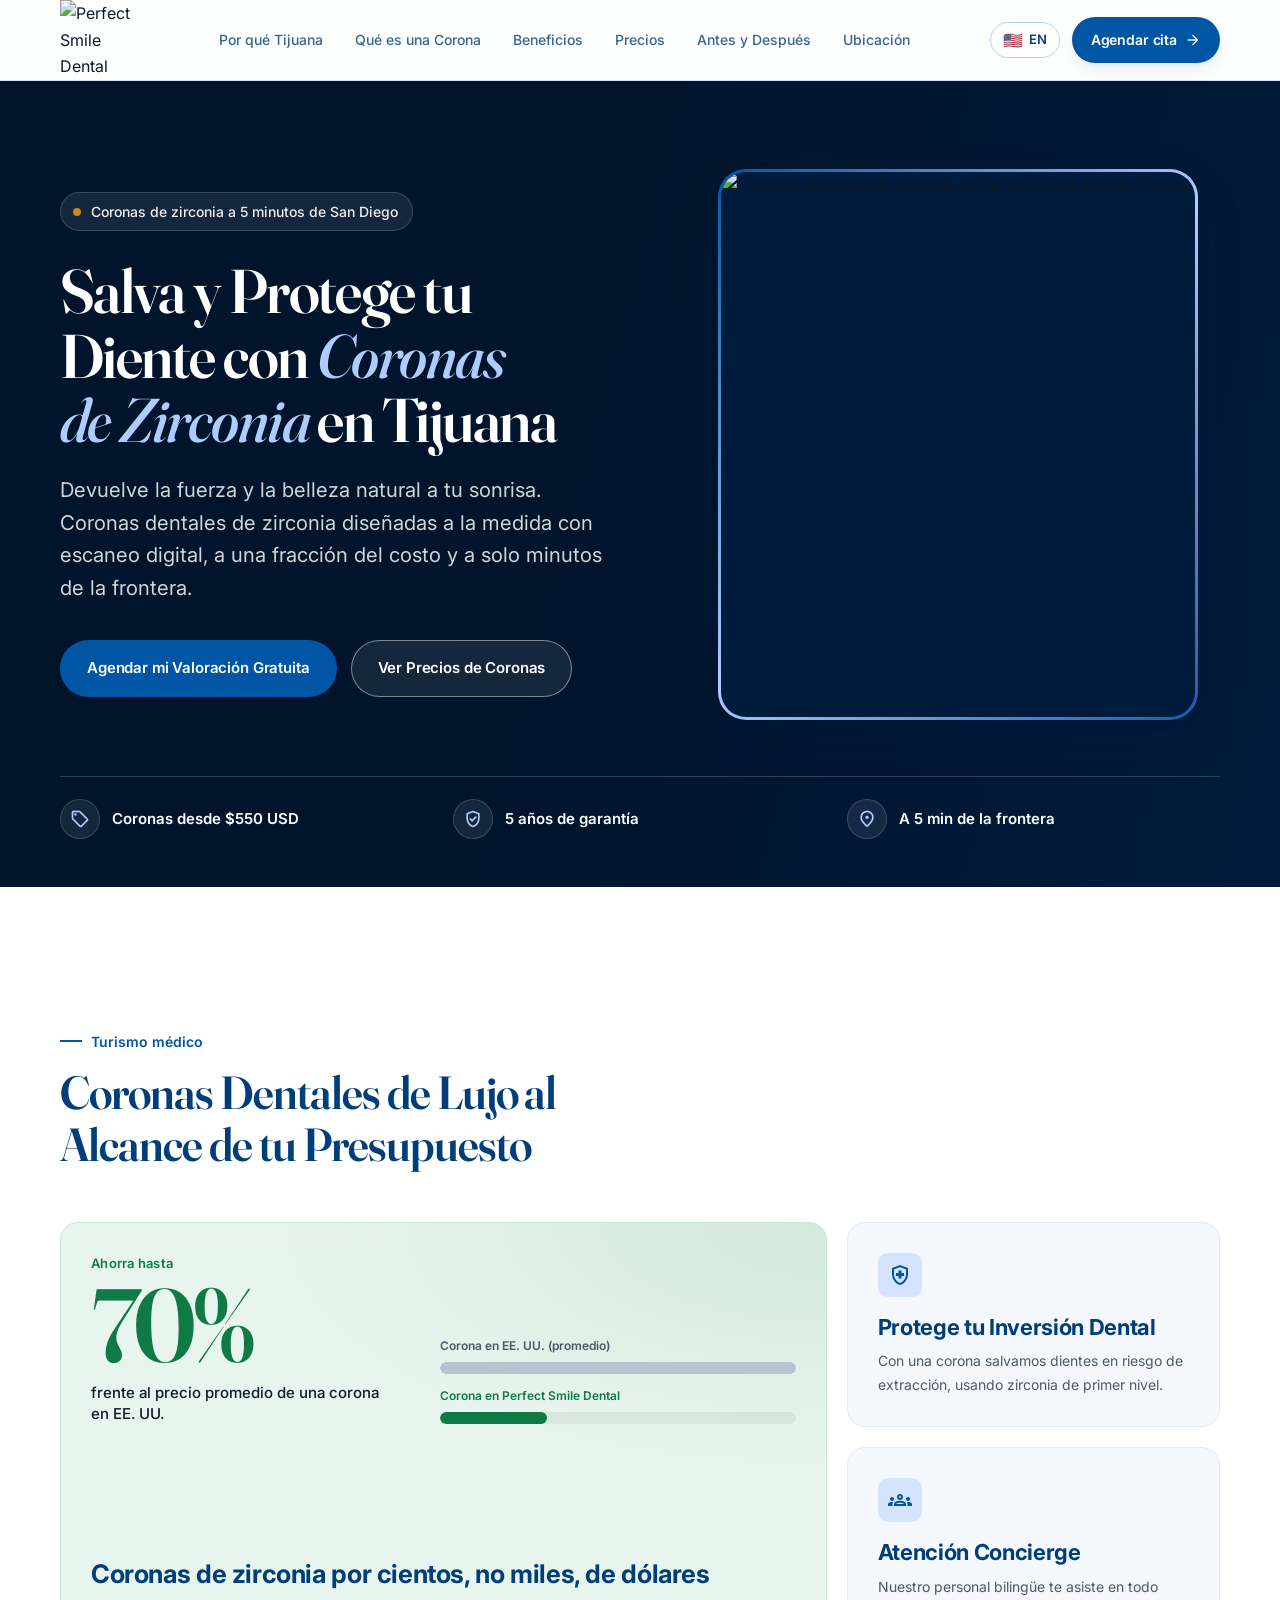
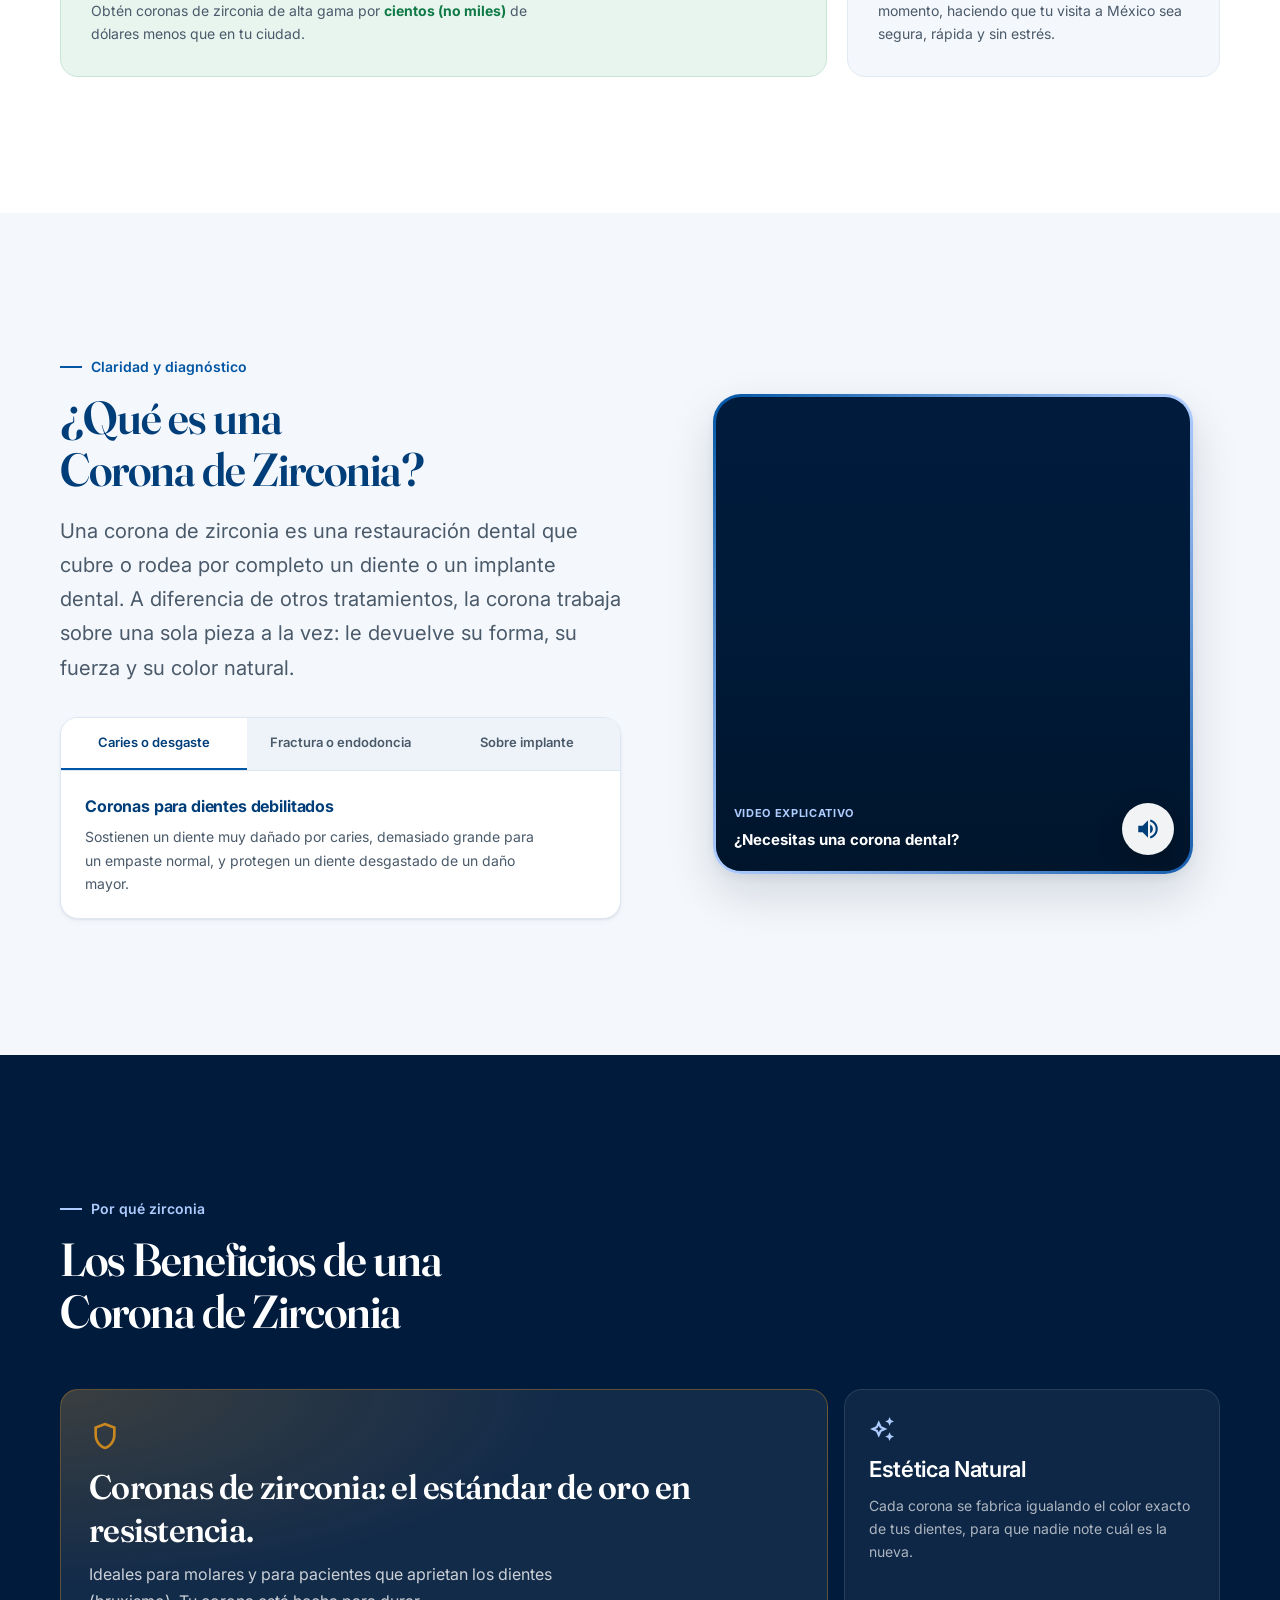
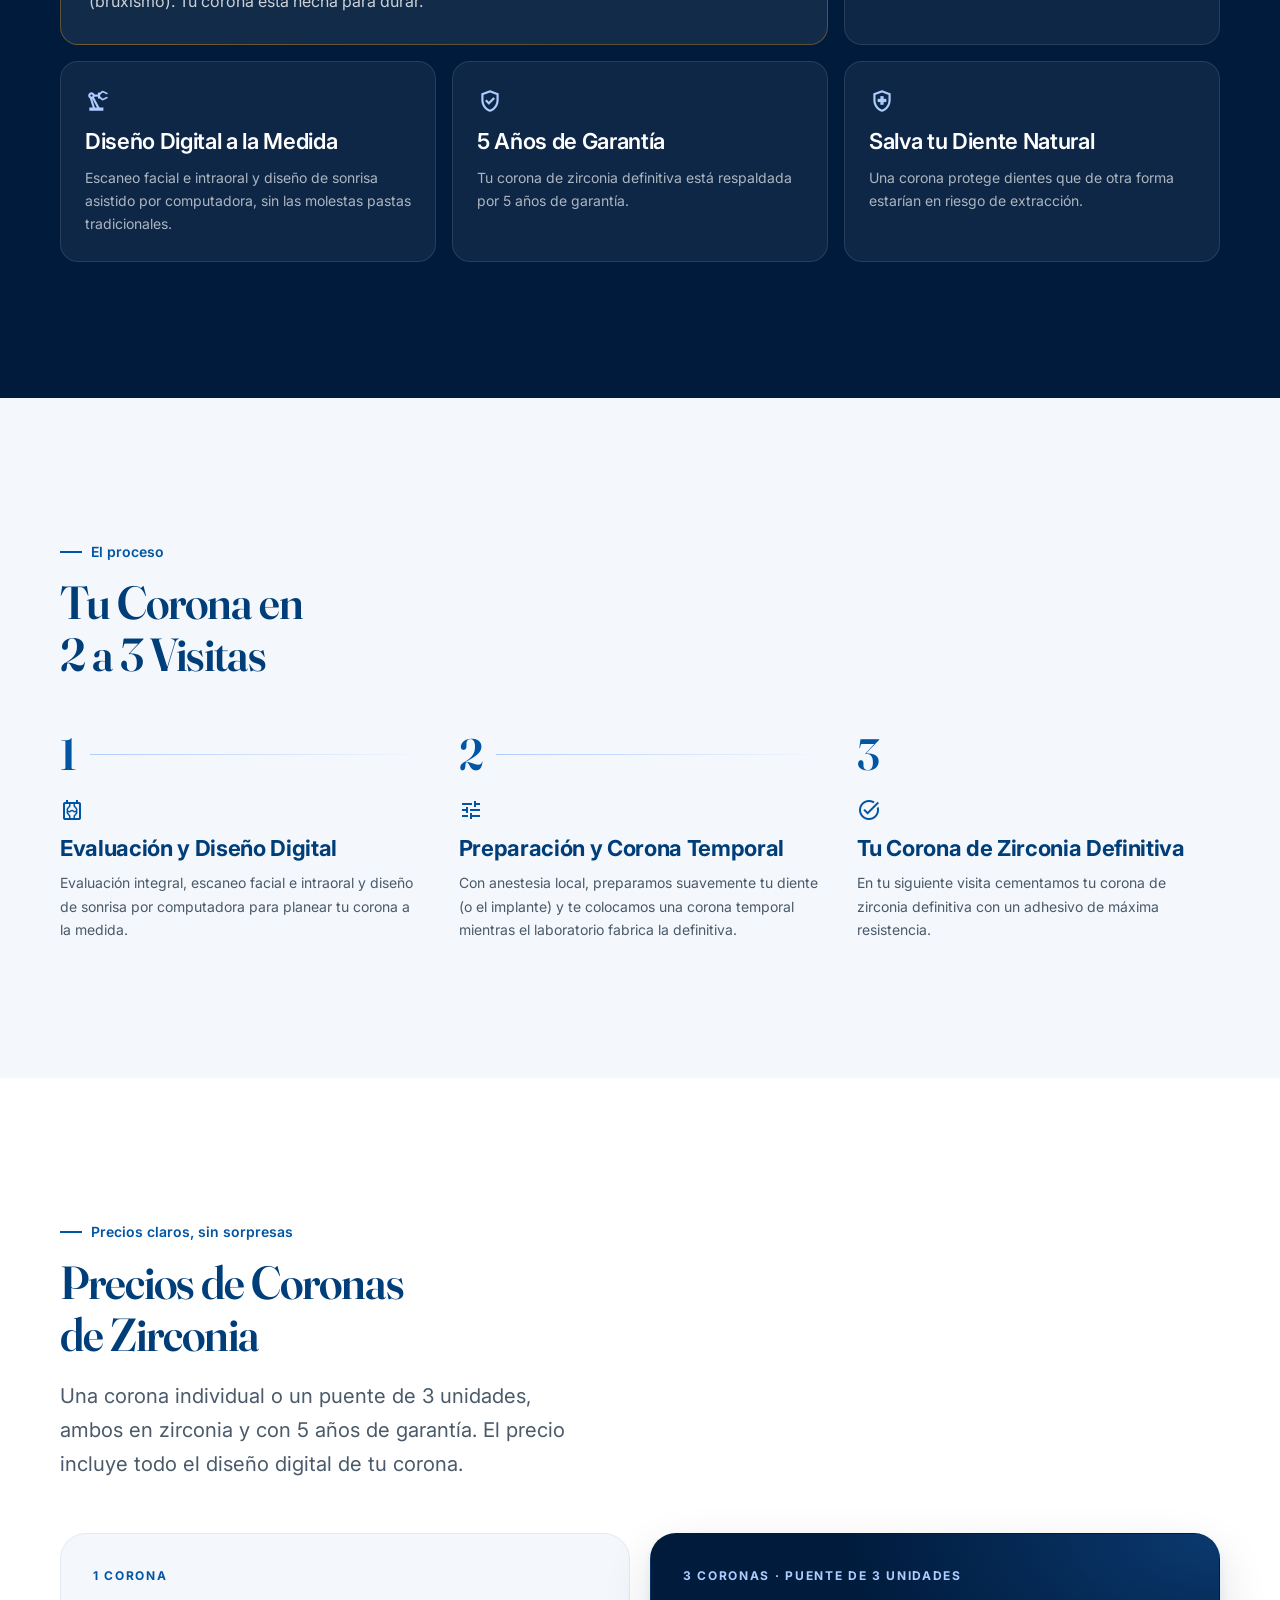
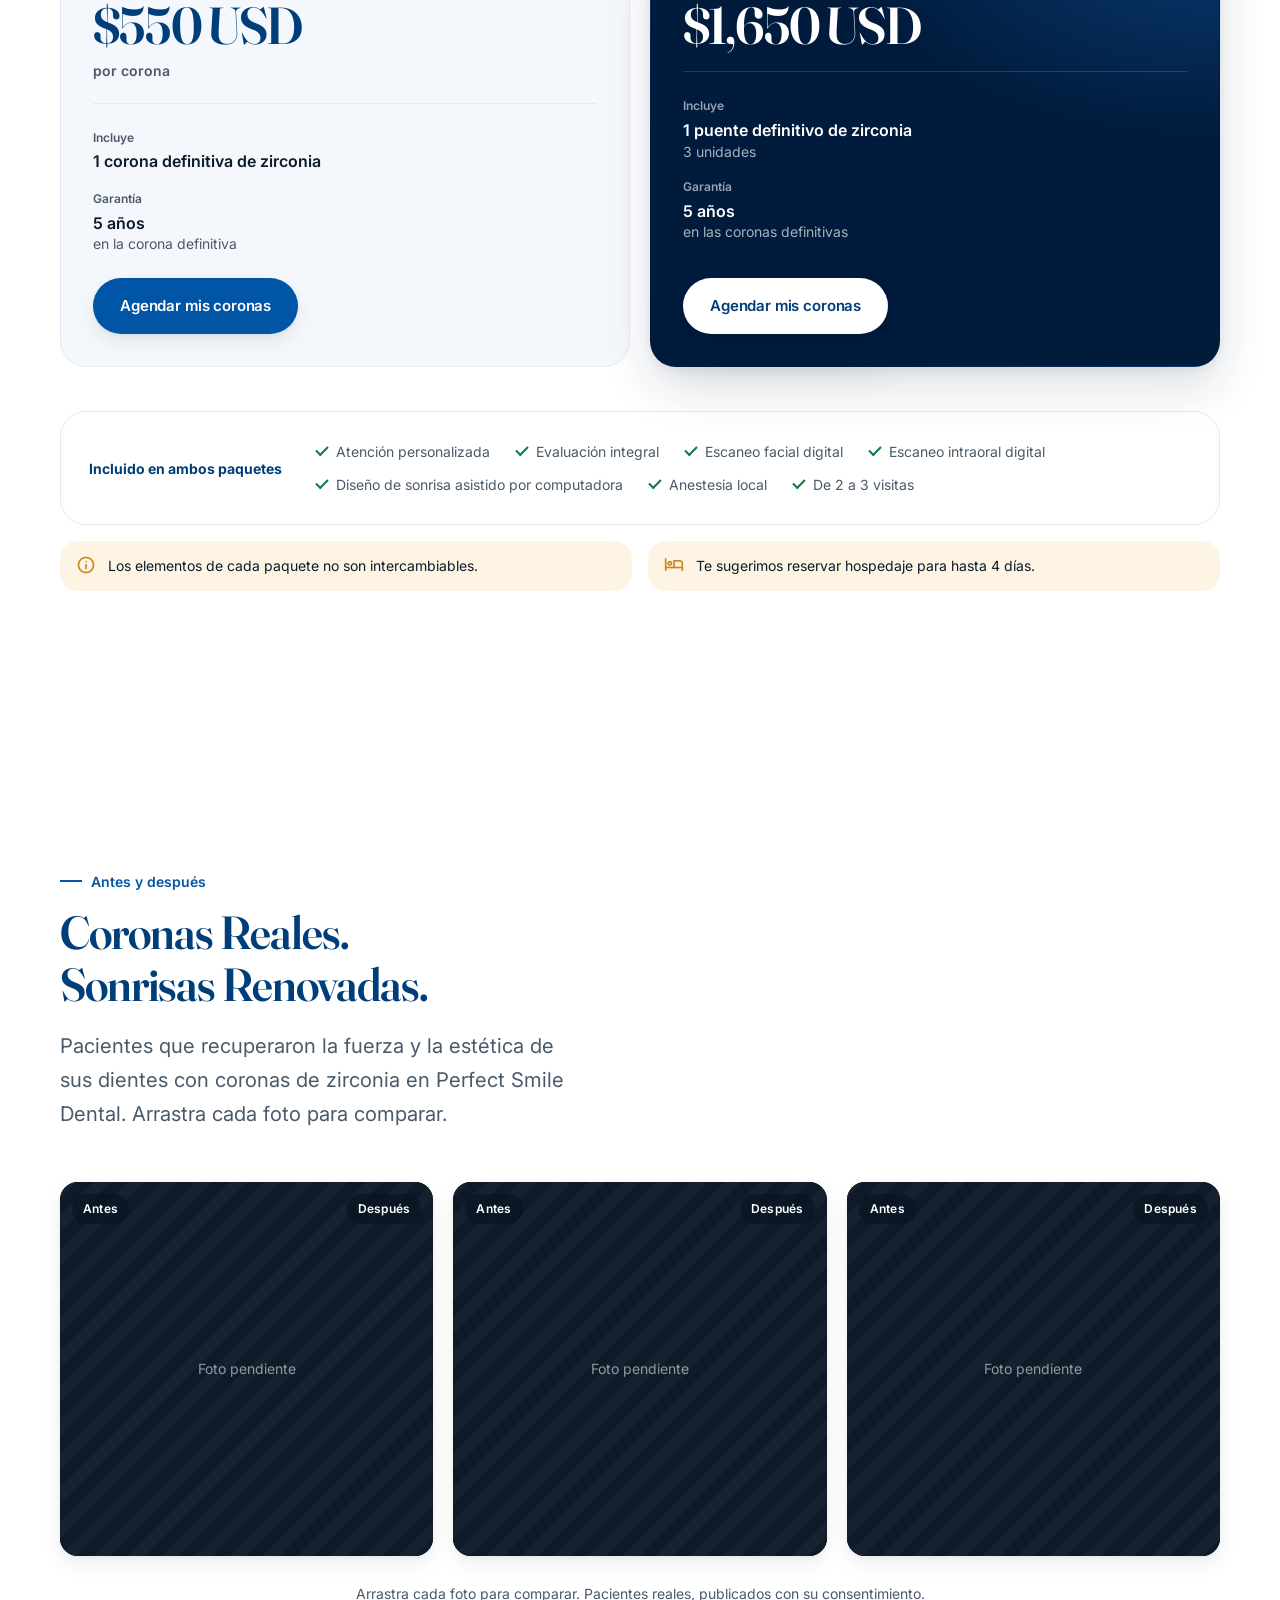
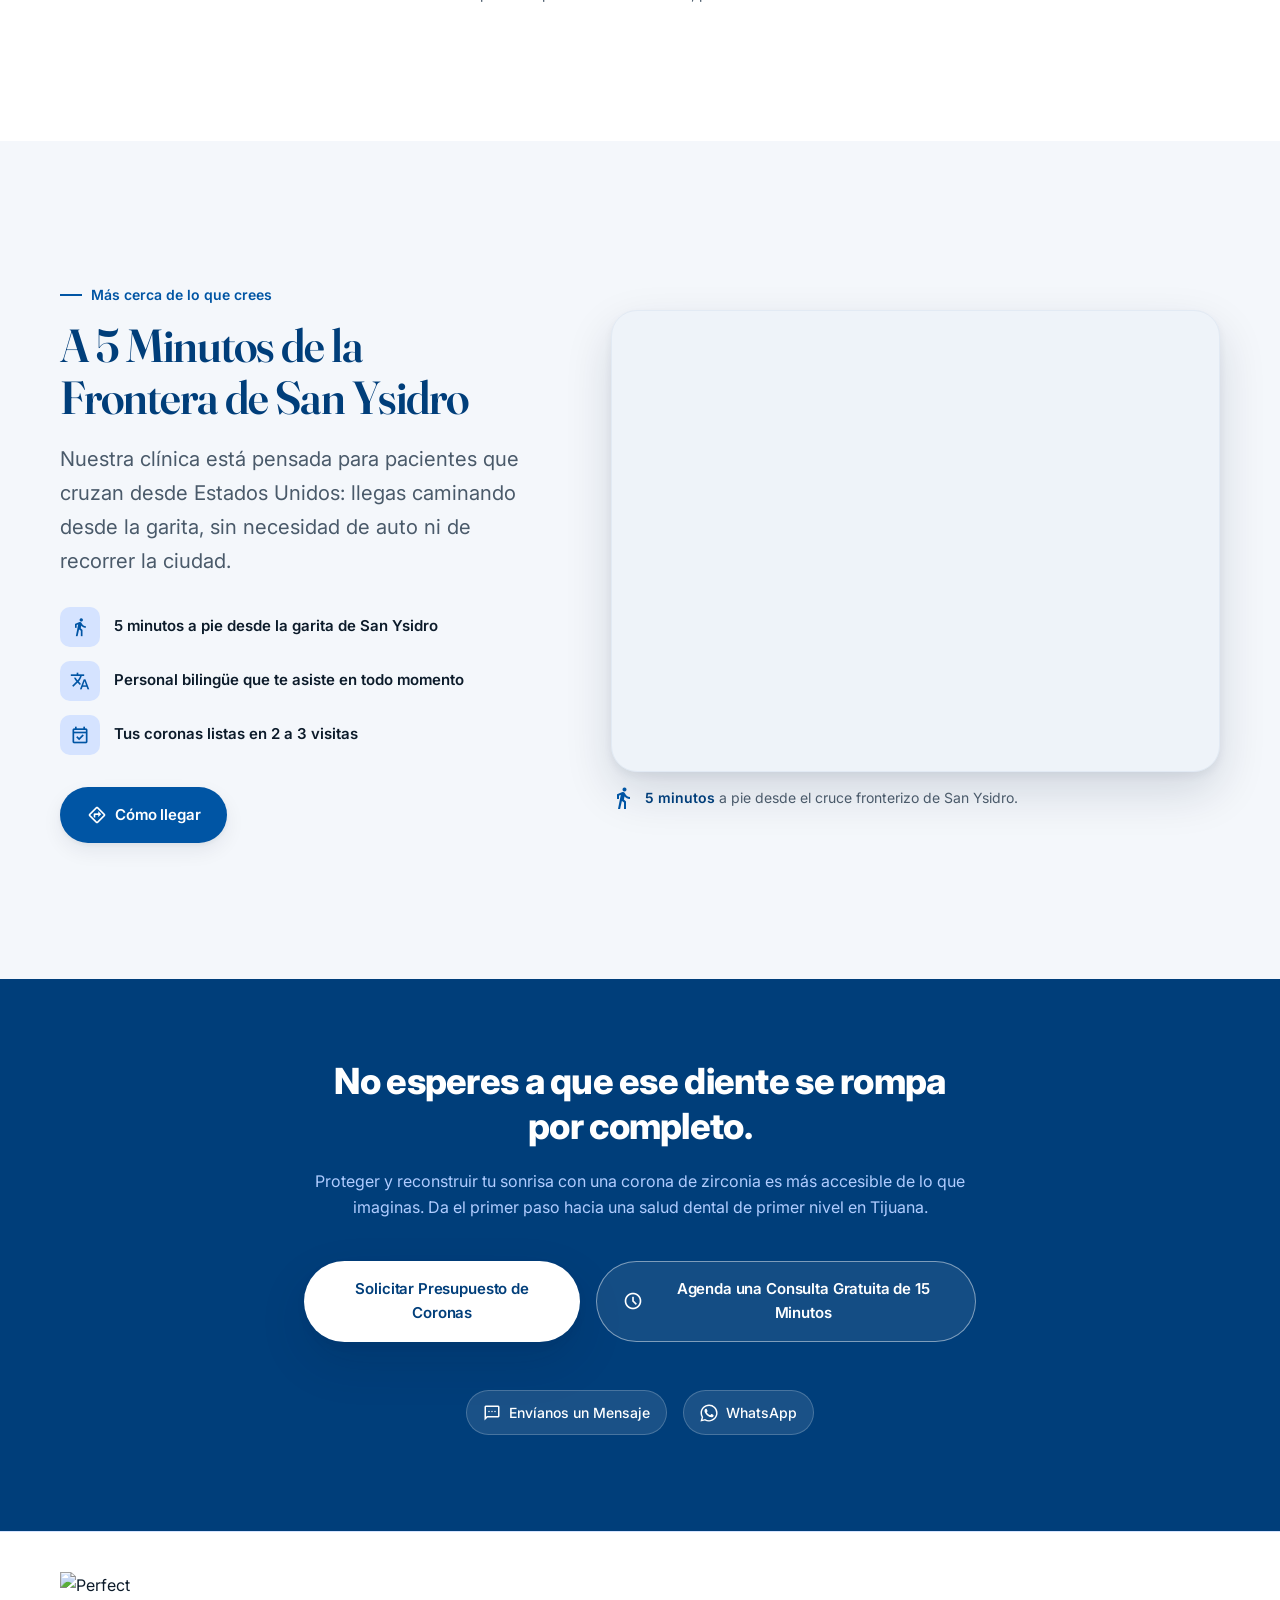
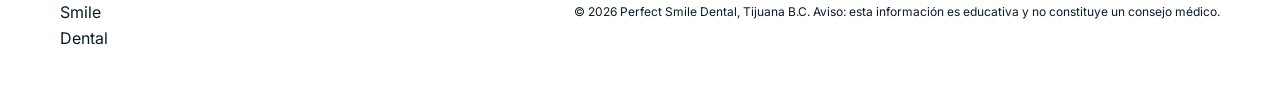
==== es/index.html @ 26189e2c "cmbios" ====
<!doctype html>
<html lang="es">
  <head>
    <meta charset="utf-8" />
    <meta name="viewport" content="width=device-width, initial-scale=1.0" />
    <title>Coronas de Zirconia en Tijuana desde $550 USD | Perfect Smile Dental</title>
    <meta
      name="description"
      content="Coronas dentales de zirconia en Tijuana desde $550 USD por corona, con 5 años de garantía. Escaneo digital, diseño asistido por computadora y a 5 minutos de San Ysidro."
    />
    <link rel="canonical" href="https://coronas.perfectsmiledental.com.mx/es.html" />
    <!-- hreflang: le dice a Google que son la misma página en dos idiomas.
         x-default manda al inglés, que es la versión principal. -->
    <link rel="alternate" hreflang="es" href="https://coronas.perfectsmiledental.com.mx/es.html" />
    <link rel="alternate" hreflang="en" href="https://coronas.perfectsmiledental.com.mx/" />
    <link rel="alternate" hreflang="x-default" href="https://coronas.perfectsmiledental.com.mx/" />
    <!-- Open Graph -->
    <meta property="og:type" content="website" />
    <meta
      property="og:title"
      content="Coronas de Zirconia en Tijuana desde $550 USD | Perfect Smile Dental"
    />
    <meta
      property="og:description"
      content="Coronas dentales de zirconia en Tijuana desde $550 USD por corona, con 5 años de garantía. Escaneo digital, diseño asistido por computadora y a 5 minutos de San Ysidro."
    />
    <meta property="og:url" content="https://coronas.perfectsmiledental.com.mx/es.html" />
    <!-- Fuentes: preconnect acelera la descarga -->
    <link rel="preconnect" href="https://fonts.googleapis.com" />
    <link rel="preconnect" href="https://fonts.gstatic.com" crossorigin />
    <link
      href="https://fonts.googleapis.com/css2?family=Inter:wght@400;500;600;700&display=swap"
      rel="stylesheet"
    />
    <!-- Fraunces variable: titulares con autoridad editorial -->
    <link
      href="https://fonts.googleapis.com/css2?family=Fraunces:opsz,wght@9..144,500;9..144,600;9..144,700&display=swap"
      rel="stylesheet"
    />
    <link
      href="https://fonts.googleapis.com/css2?family=Material+Symbols+Outlined:wght,FILL@100..700,0..1&display=swap"
      rel="stylesheet"
    />
    <link rel="stylesheet" href="/styles.css" />
  </head>
  <body>
    <header class="navbar">
      <div class="container navbar__inner">
        <a href="/" class="navbar__brand">
          <img src="/assets/logo.avif" alt="Perfect Smile Dental" />
        </a>
        <nav class="navbar__links">
          <a href="#por-que-tijuana">Por qué Tijuana</a><a href="#sistema">Qué es una Corona</a
          ><a href="#beneficios">Beneficios</a><a href="#precios">Precios</a
          ><a href="#historias">Antes y Después</a><a href="#ubicacion">Ubicación</a>
        </nav>
        <div class="navbar__right">
          <a href="index.html" class="lang-switch" aria-label="View in English">
            <span class="lang-switch__flag">🇺🇸</span> EN
          </a>
          <a href="#contacto" class="btn btn--accent btn--sm navbar__cta">
            Agendar cita <span class="material-symbols-outlined" style="font-size: 16px">arrow_forward</span>
          </a>
        </div>
      </div>
    </header>
    <main>
      <section class="hero">
        <div
          class="hero__bg"
          style="
            background-image: url(&quot;https://joseantonioh56.sg-host.com/wp-content/uploads/2026/07/c7875c_0bc119fed459425e88fa15c415d10172mv2.avif&quot;);
          "
        ></div>
        <div class="hero__scrim"></div>
        <div class="container hero__inner">
          <div class="hero__grid">
            <!-- Izquierda: el argumento -->
            <div class="hero__copy">
              <p class="hero__badge">
                <span class="hero__badge-dot psd-pulse-dot"></span> Coronas de zirconia a 5 minutos de San
                Diego
              </p>
              <h1 class="hero__title display">
                Salva y Protege tu Diente con <em class="hero__accent">Coronas de Zirconia</em> en Tijuana
              </h1>
              <p class="hero__sub">
                Devuelve la fuerza y la belleza natural a tu sonrisa. Coronas dentales de zirconia diseñadas a
                la medida con escaneo digital, a una fracción del costo y a solo minutos de la frontera.
              </p>
              <div class="hero__actions">
                <a href="https://link.perfectsmiledental.com.mx/widget/form/9kd0kgYXwSfFVvRTpFCh" class="btn btn--accent" target="_blank" data-form-open>Agendar mi Valoración Gratuita</a>
                <a href="#precios" class="btn btn--ghost-light">Ver Precios de Coronas</a>
              </div>
            </div>
            <!-- Derecha: imagen estática -->
            <div class="hero__media">
              <figure class="hero__photo">
                <img
                  src="https://lh3.googleusercontent.com/aida-public/[base64]"
                  alt="Coronas dentales de zirconia en Perfect Smile Dental Tijuana"
                  width="960"
                  height="1104"
                  fetchpriority="high"
                  decoding="async"
                />
              </figure>
            </div>
          </div>
          <ul class="trust">
            <li class="trust__item">
              <span class="trust__icon"> <span class="material-symbols-outlined">sell</span> </span>
              <span class="trust__label">Coronas desde $550 USD</span>
            </li>
            <li class="trust__item">
              <span class="trust__icon"> <span class="material-symbols-outlined">verified_user</span> </span>
              <span class="trust__label">5 años de garantía</span>
            </li>
            <li class="trust__item">
              <span class="trust__icon"> <span class="material-symbols-outlined">location_on</span> </span>
              <span class="trust__label">A 5 min de la frontera</span>
            </li>
          </ul>
        </div>
      </section>
      <section id="por-que-tijuana" class="section section--white">
        <div class="container">
          <div class="section-intro section-intro--wide psd-reveal">
            <span class="section-eyebrow">Turismo médico</span>
            <h2 class="section-heading">Coronas Dentales de Lujo al Alcance de tu Presupuesto</h2>
          </div>
          <div class="why">
            <article class="card card--savings card--wide">
              <div class="stat">
                <span class="stat__lead">Ahorra hasta</span> <span class="stat__figure">70%</span>
                <span class="stat__note">frente al precio promedio de una corona en EE. UU.</span>
              </div>
              <div
                class="bars"
                role="img"
                aria-label="Corona en EE. UU. (promedio): 100%. Corona en Perfect Smile Dental: 30%."
              >
                <div class="bar">
                  <span class="bar__label">Corona en EE. UU. (promedio)</span>
                  <span class="bar__track"
                    ><span class="bar__fill bar__fill--from" style="--w: 100%"></span
                  ></span>
                </div>
                <div class="bar">
                  <span class="bar__label bar__label--to">Corona en Perfect Smile Dental</span>
                  <span class="bar__track"
                    ><span class="bar__fill bar__fill--to" style="--w: 30%"></span
                  ></span>
                </div>
              </div>
              <div class="card__body">
                <h3 class="card__title">Coronas de zirconia por cientos, no miles, de dólares</h3>
                <p class="card__text">
                  Obtén coronas de zirconia de alta gama por
                  <span class="feature-card__highlight">cientos (no miles)</span> de dólares menos que en tu
                  ciudad.
                </p>
              </div>
            </article>
            <article class="card">
              <span class="card__icon card__icon--blue">
                <span class="material-symbols-outlined">health_and_safety</span>
              </span>
              <h3 class="card__title">Protege tu Inversión Dental</h3>
              <p class="card__text">
                Con una corona salvamos dientes en riesgo de extracción, usando zirconia de primer nivel.
              </p>
            </article>
            <article class="card">
              <span class="card__icon card__icon--blue">
                <span class="material-symbols-outlined">groups</span>
              </span>
              <h3 class="card__title">Atención Concierge</h3>
              <p class="card__text">
                Nuestro personal bilingüe te asiste en todo momento, haciendo que tu visita a México sea
                segura, rápida y sin estrés.
              </p>
            </article>
          </div>
        </div>
      </section>
      <section id="sistema" class="section">
        <div class="container grid">
          <div class="copy psd-reveal">
            <span class="section-eyebrow">Claridad y diagnóstico</span>
            <h2 class="section-heading">¿Qué es una Corona de Zirconia?</h2>
            <p class="section-text copy__body">
              Una corona de zirconia es una restauración dental que cubre o rodea por completo un diente o un
              implante dental. A diferencia de otros tratamientos, la corona trabaja sobre una sola pieza a la
              vez: le devuelve su forma, su fuerza y su color natural.
            </p>
            <div class="parts">
              <div class="parts__tabs" role="tablist" id="psd-tabs">
                <button
                  type="button"
                  role="tab"
                  id="tab-0"
                  aria-controls="panel-0"
                  aria-selected="true"
                  data-idx="0"
                  class="parts__tab is-active"
                >
                  Caries o desgaste</button
                ><button
                  type="button"
                  role="tab"
                  id="tab-1"
                  aria-controls="panel-1"
                  aria-selected="false"
                  data-idx="1"
                  class="parts__tab"
                >
                  Fractura o endodoncia</button
                ><button
                  type="button"
                  role="tab"
                  id="tab-2"
                  aria-controls="panel-2"
                  aria-selected="false"
                  data-idx="2"
                  class="parts__tab"
                >
                  Sobre implante
                </button>
              </div>
              <div class="parts__panels">
                <div
                  role="tabpanel"
                  id="panel-0"
                  aria-labelledby="tab-0"
                  data-idx="0"
                  class="parts__panel is-active"
                >
                  <h3 class="parts__title">Coronas para dientes debilitados</h3>
                  <p class="parts__text">
                    Sostienen un diente muy dañado por caries, demasiado grande para un empaste normal, y
                    protegen un diente desgastado de un daño mayor.
                  </p>
                </div>
                <div role="tabpanel" id="panel-1" aria-labelledby="tab-1" data-idx="1" class="parts__panel">
                  <h3 class="parts__title">Coronas para dientes en riesgo</h3>
                  <p class="parts__text">
                    Mantienen unido un diente fracturado o roto, y protegen el diente después de una
                    endodoncia (tratamiento de conducto).
                  </p>
                </div>
                <div role="tabpanel" id="panel-2" aria-labelledby="tab-2" data-idx="2" class="parts__panel">
                  <h3 class="parts__title">Coronas sobre implante</h3>
                  <p class="parts__text">
                    Si ya tienes un implante, la corona de zirconia es la pieza estética final que te permite
                    masticar con normalidad.
                  </p>
                </div>
              </div>
            </div>
          </div>
          <div class="media">
            <!-- Video en loop: arranca solo, sin sonido. Clic = modal con sonido.
                 "#t=0.1" muestra el primer fotograma como vista previa mientras carga. -->
            <div class="video-frame-outer">
              <div
                class="video-frame-inner is-loop"
                style="aspect-ratio: 1 / 1"
                data-video-src="assets/crowns.mp4"
                data-video-type="mp4"
                role="button"
                tabindex="0"
                aria-label="¿Necesitas una corona dental?"
              >
                <video
                  class="video-frame__loop"
                  src="assets/crowns.mp4#t=0.1"
                  autoplay
                  muted
                  loop
                  playsinline
                  preload="metadata"
                  aria-hidden="true"
                ></video>
                <div class="video-overlay"></div>
                <span class="video-pulse-ring"></span>
                <span class="video-play-btn" aria-hidden="true">
                  <span class="material-symbols-outlined fill-icon" style="font-size: 26px">volume_up</span>
                </span>
                <div class="video-caption-chip">
                  <span class="video-eyebrow">Video explicativo</span>
                  <span class="video-title">¿Necesitas una corona dental?</span>
                </div>
              </div>
            </div>
          </div>
        </div>
      </section>
      <section id="beneficios" class="section section--dark">
        <div class="container">
          <div class="section-intro section-intro--wide psd-reveal">
            <span class="section-eyebrow section-eyebrow--light">Por qué zirconia</span>
            <h2 class="section-heading section-heading--light">Los Beneficios de una Corona de Zirconia</h2>
          </div>
          <div class="bento">
            <article class="cell cell--featured">
              <span class="cell__icon material-symbols-outlined">shield</span>
              <h3 class="cell__title">Coronas de zirconia: el estándar de oro en resistencia.</h3>
              <p class="cell__text">
                Ideales para molares y para pacientes que aprietan los dientes (bruxismo). Tu corona está
                hecha para durar.
              </p>
            </article>
            <article class="cell">
              <span class="cell__icon material-symbols-outlined">auto_awesome</span>
              <h3 class="cell__title">Estética Natural</h3>
              <p class="cell__text">
                Cada corona se fabrica igualando el color exacto de tus dientes, para que nadie note cuál es
                la nueva.
              </p>
            </article>
            <article class="cell">
              <span class="cell__icon material-symbols-outlined">precision_manufacturing</span>
              <h3 class="cell__title">Diseño Digital a la Medida</h3>
              <p class="cell__text">
                Escaneo facial e intraoral y diseño de sonrisa asistido por computadora, sin las molestas
                pastas tradicionales.
              </p>
            </article>
            <article class="cell">
              <span class="cell__icon material-symbols-outlined">verified_user</span>
              <h3 class="cell__title">5 Años de Garantía</h3>
              <p class="cell__text">
                Tu corona de zirconia definitiva está respaldada por 5 años de garantía.
              </p>
            </article>
            <article class="cell">
              <span class="cell__icon material-symbols-outlined">health_and_safety</span>
              <h3 class="cell__title">Salva tu Diente Natural</h3>
              <p class="cell__text">
                Una corona protege dientes que de otra forma estarían en riesgo de extracción.
              </p>
            </article>
          </div>
        </div>
      </section>
      <section id="proceso" class="section">
        <div class="container">
          <div class="section-intro psd-reveal">
            <span class="section-eyebrow">El proceso</span>
            <h2 class="section-heading">Tu Corona en 2 a 3 Visitas</h2>
          </div>
          <ol class="steps">
            <li class="step">
              <div class="step__head"><span class="step__num">1</span> <span class="step__rule"></span></div>
              <span class="step__icon material-symbols-outlined">radiology</span>
              <h3 class="step__title">Evaluación y Diseño Digital</h3>
              <p class="step__text">
                Evaluación integral, escaneo facial e intraoral y diseño de sonrisa por computadora para
                planear tu corona a la medida.
              </p>
            </li>
            <li class="step">
              <div class="step__head"><span class="step__num">2</span> <span class="step__rule"></span></div>
              <span class="step__icon material-symbols-outlined">tune</span>
              <h3 class="step__title">Preparación y Corona Temporal</h3>
              <p class="step__text">
                Con anestesia local, preparamos suavemente tu diente (o el implante) y te colocamos una corona
                temporal mientras el laboratorio fabrica la definitiva.
              </p>
            </li>
            <li class="step">
              <div class="step__head"><span class="step__num">3</span> <span class="step__rule"></span></div>
              <span class="step__icon material-symbols-outlined">task_alt</span>
              <h3 class="step__title">Tu Corona de Zirconia Definitiva</h3>
              <p class="step__text">
                En tu siguiente visita cementamos tu corona de zirconia definitiva con un adhesivo de máxima
                resistencia.
              </p>
            </li>
          </ol>
        </div>
      </section>
      <section id="precios" class="section section--white">
        <div class="container">
          <div class="section-intro section-intro--wide psd-reveal">
            <span class="section-eyebrow">Precios claros, sin sorpresas</span>
            <h2 class="section-heading">Precios de Coronas de Zirconia</h2>
            <p class="section-text">
              Una corona individual o un puente de 3 unidades, ambos en zirconia y con 5 años de garantía. El
              precio incluye todo el diseño digital de tu corona.
            </p>
          </div>
          <div class="tiers" style="--n: 2">
            <article class="tier">
              <header class="tier__head">
                <h3 class="tier__name">1 Corona</h3>
                <p class="tier__price">$550 USD</p>
                <p class="tier__suffix">por corona</p>
              </header>
              <dl class="specs">
                <div class="spec">
                  <dt class="spec__label">Incluye</dt>
                  <dd class="spec__value">1 corona definitiva de zirconia</dd>
                </div>
                <div class="spec">
                  <dt class="spec__label">Garantía</dt>
                  <dd class="spec__value">
                    5 años <span class="spec__detail">en la corona definitiva</span>
                  </dd>
                </div>
              </dl>
              <a href="https://link.perfectsmiledental.com.mx/widget/booking/Z9i3B59TA2s7kxjc4u88" class="btn btn--accent tier__cta" target="_blank" data-calendar-open>Agendar mis coronas</a>
            </article>
            <article class="tier tier--dark">
              <header class="tier__head">
                <h3 class="tier__name">3 Coronas · Puente de 3 unidades</h3>
                <p class="tier__price">$1,650 USD</p>
              </header>
              <dl class="specs">
                <div class="spec">
                  <dt class="spec__label">Incluye</dt>
                  <dd class="spec__value">
                    1 puente definitivo de zirconia <span class="spec__detail">3 unidades</span>
                  </dd>
                </div>
                <div class="spec">
                  <dt class="spec__label">Garantía</dt>
                  <dd class="spec__value">
                    5 años <span class="spec__detail">en las coronas definitivas</span>
                  </dd>
                </div>
              </dl>
              <a href="https://link.perfectsmiledental.com.mx/widget/booking/Z9i3B59TA2s7kxjc4u88" class="btn btn--white tier__cta" target="_blank" data-calendar-open>Agendar mis coronas</a>
            </article>
          </div>
          <div class="shared">
            <p class="shared__title">Incluido en ambos paquetes</p>
            <ul class="shared__list">
              <li>Atención personalizada</li>
              <li>Evaluación integral</li>
              <li>Escaneo facial digital</li>
              <li>Escaneo intraoral digital</li>
              <li>Diseño de sonrisa asistido por computadora</li>
              <li>Anestesia local</li>
              <li>De 2 a 3 visitas</li>
            </ul>
          </div>
          <ul class="notes">
            <li class="note">
              <span class="material-symbols-outlined">info</span>
              <span>Los elementos de cada paquete no son intercambiables.</span>
            </li>
            <li class="note">
              <span class="material-symbols-outlined">hotel</span>
              <span>Te sugerimos reservar hospedaje para hasta 4 días.</span>
            </li>
          </ul>
        </div>
      </section>
      <section id="historias" class="section section--white">
        <div class="container">
          <div class="section-intro section-intro--wide psd-reveal">
            <span class="section-eyebrow">Antes y después</span>
            <h2 class="section-heading">Coronas Reales. Sonrisas Renovadas.</h2>
            <p class="section-text">
              Pacientes que recuperaron la fuerza y la estética de sus dientes con coronas de zirconia en
              Perfect Smile Dental. Arrastra cada foto para comparar.
            </p>
          </div>
          <div class="cases">
            <figure class="ba" style="--pos: 50%">
              <div class="ba__stage" data-empty="Foto pendiente">
                <img
                  class="ba__img"
                  src=""
                  alt="Paciente antes de sus coronas de zirconia"
                  loading="lazy"
                  decoding="async"
                />
                <img
                  class="ba__img ba__img--after"
                  src=""
                  alt="El mismo paciente con sus coronas de zirconia"
                  loading="lazy"
                  decoding="async"
                />
                <span class="ba__line" aria-hidden="true"></span>
                <span class="ba__knob" aria-hidden="true">
                  <svg viewBox="0 0 24 24" width="17" height="17" fill="currentColor">
                    <path d="M9.5 7 5 12l4.5 5V7Zm5 0v10l4.5-5-4.5-5Z"></path>
                  </svg>
                </span>
                <span class="ba__tag ba__tag--before">Antes</span>
                <span class="ba__tag ba__tag--after">Después</span>
                <input
                  class="ba__range"
                  type="range"
                  min="0"
                  max="100"
                  value="50"
                  step="0.1"
                  aria-label="Comparación antes y después — Caso 1"
                />
              </div>
            </figure>
            <figure class="ba" style="--pos: 50%">
              <div class="ba__stage" data-empty="Foto pendiente">
                <img
                  class="ba__img"
                  src=""
                  alt="Paciente antes de sus coronas de zirconia"
                  loading="lazy"
                  decoding="async"
                />
                <img
                  class="ba__img ba__img--after"
                  src=""
                  alt="El mismo paciente con sus coronas de zirconia"
                  loading="lazy"
                  decoding="async"
                />
                <span class="ba__line" aria-hidden="true"></span>
                <span class="ba__knob" aria-hidden="true">
                  <svg viewBox="0 0 24 24" width="17" height="17" fill="currentColor">
                    <path d="M9.5 7 5 12l4.5 5V7Zm5 0v10l4.5-5-4.5-5Z"></path>
                  </svg>
                </span>
                <span class="ba__tag ba__tag--before">Antes</span>
                <span class="ba__tag ba__tag--after">Después</span>
                <input
                  class="ba__range"
                  type="range"
                  min="0"
                  max="100"
                  value="50"
                  step="0.1"
                  aria-label="Comparación antes y después — Caso 2"
                />
              </div>
            </figure>
            <figure class="ba" style="--pos: 50%">
              <div class="ba__stage" data-empty="Foto pendiente">
                <img
                  class="ba__img"
                  src=""
                  alt="Paciente antes de sus coronas de zirconia"
                  loading="lazy"
                  decoding="async"
                />
                <img
                  class="ba__img ba__img--after"
                  src=""
                  alt="El mismo paciente con sus coronas de zirconia"
                  loading="lazy"
                  decoding="async"
                />
                <span class="ba__line" aria-hidden="true"></span>
                <span class="ba__knob" aria-hidden="true">
                  <svg viewBox="0 0 24 24" width="17" height="17" fill="currentColor">
                    <path d="M9.5 7 5 12l4.5 5V7Zm5 0v10l4.5-5-4.5-5Z"></path>
                  </svg>
                </span>
                <span class="ba__tag ba__tag--before">Antes</span>
                <span class="ba__tag ba__tag--after">Después</span>
                <input
                  class="ba__range"
                  type="range"
                  min="0"
                  max="100"
                  value="50"
                  step="0.1"
                  aria-label="Comparación antes y después — Caso 3"
                />
              </div>
            </figure>
          </div>
          <p class="cases__hint">
            Arrastra cada foto para comparar. Pacientes reales, publicados con su consentimiento.
          </p>
        </div>
      </section>
      <section id="ubicacion" class="section">
        <div class="container loc">
          <div class="loc__copy psd-reveal">
            <span class="section-eyebrow">Más cerca de lo que crees</span>
            <h2 class="section-heading">A 5 Minutos de la Frontera de San Ysidro</h2>
            <p class="section-text">
              Nuestra clínica está pensada para pacientes que cruzan desde Estados Unidos: llegas caminando
              desde la garita, sin necesidad de auto ni de recorrer la ciudad.
            </p>
            <ul class="facts">
              <li class="fact">
                <span class="fact__icon"><span class="material-symbols-outlined">directions_walk</span></span>
                <span class="fact__label">5 minutos a pie desde la garita de San Ysidro</span>
              </li>
              <li class="fact">
                <span class="fact__icon"><span class="material-symbols-outlined">translate</span></span>
                <span class="fact__label">Personal bilingüe que te asiste en todo momento</span>
              </li>
              <li class="fact">
                <span class="fact__icon"><span class="material-symbols-outlined">event_available</span></span>
                <span class="fact__label">Tus coronas listas en 2 a 3 visitas</span>
              </li>
            </ul>
            <a
              href="https://www.google.com/maps/dir/?api=1&destination=32.5303859,-117.024724"
              class="btn btn--accent"
              target="_blank"
              rel="noopener"
            >
              <span class="material-symbols-outlined" style="font-size: 20px">directions</span> Cómo llegar
            </a>
          </div>
          <div class="loc__map">
            <div class="map-frame">
              <iframe
                src="https://www.google.com/maps/embed?pb=!1m18!1m12!1m3!1d3363.8412768184426!2d-117.024724!3d32.530385900000006!2m3!1f0!2f0!3f0!3m2!1i1024!2i768!4f13.1!3m3!1m2!1s0x80d94851147c03b7%3A0x2728e028545d0e91!2sPerfect%20Smile%20Dental%20%7C%20Implant%20Center!5e0!3m2!1ses-419!2smx!4v1784660914930!5m2!1ses-419!2smx"
                title="Ubicación de Perfect Smile Dental cerca de la frontera San Ysidro"
                loading="lazy"
                allowfullscreen
                referrerpolicy="strict-origin-when-cross-origin"
              ></iframe>
            </div>
            <p class="map-note">
              <span class="material-symbols-outlined">directions_walk</span>
              <span><strong>5 minutos</strong> a pie desde el cruce fronterizo de San Ysidro.</span>
            </p>
          </div>
        </div>
      </section>
      <section id="contacto" class="cta-final">
        <div class="cta-final__inner psd-reveal">
          <h2 class="cta-final__title">No esperes a que ese diente se rompa por completo.</h2>
          <p class="cta-final__subtitle">
            Proteger y reconstruir tu sonrisa con una corona de zirconia es más accesible de lo que imaginas.
            Da el primer paso hacia una salud dental de primer nivel en Tijuana.
          </p>
          <div class="cta-final__actions">
            <a href="https://link.perfectsmiledental.com.mx/widget/form/9kd0kgYXwSfFVvRTpFCh" class="btn btn--white btn--full" target="_blank" data-form-open>Solicitar Presupuesto de Coronas</a>
            <a href="https://link.perfectsmiledental.com.mx/widget/booking/Z9i3B59TA2s7kxjc4u88" class="btn btn--ghost-light btn--full" target="_blank" data-calendar-open
              ><span class="material-symbols-outlined" style="font-size: 20px">schedule</span> Agenda una Consulta Gratuita de 15 Minutos</a
            >
          </div>
          <div class="contact-row">
            <a href="https://www.t2ll.com/auth/sms-redirect?phoneNumber=16198155283&msg=Hola%2C%20me%20gustar%C3%ADa%20recibir%20m%C3%A1s%20informaci%C3%B3n" class="contact-pill" target="_blank" rel="noopener">
              <span class="material-symbols-outlined" style="font-size: 18px">sms</span> Envíanos un Mensaje
            </a>
            <a href="https://wa.me/16198155283?text=Hola,%20me%20gustar%C3%ADa%20recibir%20m%C3%A1s%20informaci%C3%B3n." class="contact-pill" target="_blank" rel="noopener">
              <svg class="contact-pill__svg" viewBox="0 0 24 24" width="18" height="18" fill="currentColor" aria-hidden="true"><path d="M17.47 14.38c-.3-.15-1.75-.86-2.02-.96-.27-.1-.47-.15-.67.15-.2.3-.77.96-.94 1.16-.17.2-.35.22-.64.07-.3-.15-1.25-.46-2.38-1.47-.88-.79-1.47-1.76-1.65-2.06-.17-.3-.02-.46.13-.6.13-.13.3-.35.45-.52.15-.17.2-.3.3-.5.1-.2.05-.37-.03-.52-.07-.15-.67-1.61-.92-2.2-.24-.58-.49-.5-.67-.51h-.57c-.2 0-.52.07-.79.37-.27.3-1.04 1.02-1.04 2.48s1.07 2.88 1.21 3.08c.15.2 2.1 3.2 5.08 4.49.71.31 1.26.49 1.69.63.71.22 1.36.19 1.87.12.57-.09 1.75-.72 2-1.41.25-.69.25-1.29.17-1.41-.07-.12-.27-.2-.57-.35M12.05 21.5h-.01a9.4 9.4 0 0 1-4.8-1.31l-.34-.2-3.57.94.95-3.48-.22-.36a9.4 9.4 0 0 1-1.44-5.02c0-5.2 4.23-9.43 9.44-9.43a9.37 9.37 0 0 1 6.67 2.77 9.37 9.37 0 0 1 2.76 6.67c0 5.2-4.23 9.43-9.44 9.43m8.03-17.46A11.27 11.27 0 0 0 12.05.72C5.8.72.7 5.8.7 12.07c0 2 .52 3.95 1.52 5.67L.6 23.4l5.8-1.52a11.33 11.33 0 0 0 5.65 1.44h.01c6.25 0 11.35-5.09 11.35-11.35 0-3.03-1.18-5.88-3.33-8.02"/></svg> WhatsApp
            </a>
          </div>
        </div>
      </section>
    </main>
    <footer class="footer">
      <div class="container footer__inner">
        <div class="footer__brand">
          <img src="/assets/logo.avif" alt="Perfect Smile Dental" loading="lazy" />
        </div>
        <p class="footer__legal">
          © 2026 Perfect Smile Dental, Tijuana B.C. Aviso: esta información es educativa y no constituye un
          consejo médico.
        </p>
      </div>
    </footer>
    <div
      class="video-modal"
      id="psd-video-modal"
      data-empty-msg="Agrega la URL de tu video en el atributo <code>data-video-src</code> de este componente para activar la reproducción."
    >
      <div class="video-modal__backdrop" data-close></div>
      <div class="video-modal__dialog" role="dialog" aria-modal="true">
        <button class="video-modal__close" data-close aria-label="Cerrar video">
          <span class="material-symbols-outlined">close</span>
        </button>
        <div class="video-modal__content" id="psd-video-modal-content"></div>
      </div>
    </div>
    <!-- Modal: formulario de contacto (GoHighLevel). Lo abre cualquier botón con data-form-open -->
    <div class="form-modal" id="psd-form-modal" aria-hidden="true">
      <div class="form-modal__backdrop" data-form-close></div>
      <div class="form-modal__dialog" role="dialog" aria-modal="true" aria-labelledby="psd-form-title">
        <div class="form-modal__head">
          <div>
            <h2 class="form-modal__title" id="psd-form-title">Agenda tu valoración gratuita</h2>
            <p class="form-modal__sub">Déjanos tus datos y nuestro equipo te contactará.</p>
          </div>
          <button type="button" class="form-modal__close" data-form-close aria-label="Cerrar formulario">
            <span class="material-symbols-outlined">close</span>
          </button>
        </div>
        <div class="form-modal__body">
          <iframe
            src="https://link.perfectsmiledental.com.mx/widget/form/9kd0kgYXwSfFVvRTpFCh"
            style="width:100%;height:100%;border:none;border-radius:3px"
            id="inline-9kd0kgYXwSfFVvRTpFCh"
            data-layout="{'id':'INLINE'}"
            data-trigger-type="alwaysShow"
            data-trigger-value=""
            data-activation-type="alwaysActivated"
            data-activation-value=""
            data-deactivation-type="neverDeactivate"
            data-deactivation-value=""
            data-form-name="Landing Contact Form "
            data-height="882"
            data-layout-iframe-id="inline-9kd0kgYXwSfFVvRTpFCh"
            data-form-id="9kd0kgYXwSfFVvRTpFCh"
            data-cookie-consent="true"
            data-cookie-consent-provider="auto"
            title="Landing Contact Form "
          ></iframe>
        </div>
      </div>
    </div>

    <!-- Modal: calendario de citas (GoHighLevel). Lo abre cualquier botón con data-calendar-open -->
    <div class="form-modal form-modal--wide" id="psd-calendar-modal" aria-hidden="true">
      <div class="form-modal__backdrop" data-form-close></div>
      <div class="form-modal__dialog" role="dialog" aria-modal="true" aria-labelledby="psd-calendar-title">
        <div class="form-modal__head">
          <div>
            <h2 class="form-modal__title" id="psd-calendar-title">Agenda tu consulta gratuita de 15 minutos</h2>
            <p class="form-modal__sub">Elige el día y la hora que mejor te acomoden.</p>
          </div>
          <button type="button" class="form-modal__close" data-form-close aria-label="Cerrar calendario">
            <span class="material-symbols-outlined">close</span>
          </button>
        </div>
        <div class="form-modal__body form-modal__body--calendar">
          <iframe
            src="https://link.perfectsmiledental.com.mx/widget/booking/Z9i3B59TA2s7kxjc4u88"
            allow="payment"
            style="width: 100%; border: none; overflow: hidden"
            scrolling="no"
            id="Z9i3B59TA2s7kxjc4u88_1792016738689"
            title="Agenda tu consulta gratuita de 15 minutos"
          ></iframe>
        </div>
      </div>
    </div>

    <!-- Scripts: primero el de GoHighLevel (ajusta el alto de formulario y calendario), luego el de la página -->
    <script src="https://link.perfectsmiledental.com.mx/js/form_embed.js" type="text/javascript"></script>
    <script src="/main.js" defer></script>
  </body>
</html>
---- styles.css ----
/* ============================================================ */
/* PERFECT SMILE DENTAL — SISTEMA DE DISEÑO                      */
/* ============================================================ */

:root {
    /* --- Marca (azules del cliente, sin cambios de identidad) --- */
    --psd-primary: #003e7a;
    --psd-primary-dark: #001b3c;
    --psd-accent: #0055a4;
    --psd-accent-light: #175ead;
    --psd-blue-100: #d5e3ff;
    --psd-blue-200: #afccff;

    /* --- Tinta: texto más oscuro que el azul de marca ---
       Antes el cuerpo de texto usaba el azul primario, lo que dejaba
       todo plano y con contraste bajo. Ahora el azul es para acentos
       y jerarquía; el texto largo usa tinta. */
    --psd-ink: #0c1b2a;
    --psd-ink-soft: #4a5a6a;

    /* --- Superficies --- */
    --psd-bg: #f4f7fb;
    --psd-surface: #ffffff;
    --psd-surface-sunk: #eef3f9;

    /* --- Acento cálido: la luz del día ---
       Un solo tono cálido, reservado para el relato de "un solo día":
       la línea de tiempo del hero y el beneficio same-day. En ningún
       otro lado. Rompe el azul clínico sin ensuciar la marca. */
    --psd-day: #c8871f;
    --psd-day-soft: #fdf4e4;

    --psd-savings: #0f7a46;
    --psd-savings-soft: #e8f5ee;

    /* --- Elevación en 3 niveles, no una sombra para todo --- */
    --shadow-sm: 0 1px 2px rgba(10, 30, 60, .06), 0 2px 6px rgba(10, 30, 60, .04);
    --shadow-md: 0 2px 4px rgba(10, 30, 60, .05), 0 8px 20px rgba(10, 30, 60, .07);
    --shadow-lg: 0 4px 8px rgba(10, 30, 60, .06), 0 20px 48px rgba(10, 30, 60, .14);

    /* --- Radios por jerarquía, no un radio para todo --- */
    --r-chip: 999px;
    --r-sm: 10px;
    --r-md: 18px;
    --r-lg: 26px;

    /* --- Escala tipográfica fluida (clamp, sin saltos) --- */
    --t-display: clamp(2.5rem, 1.4rem + 4.6vw, 5.25rem);
    --t-h2: clamp(1.75rem, 1.15rem + 2.4vw, 2.9rem);
    --t-h3: clamp(1.125rem, 1rem + .5vw, 1.375rem);
    --t-lead: clamp(1.0625rem, .99rem + .35vw, 1.3125rem);
    --t-body: 1rem;
    --t-small: .875rem;
    --t-micro: .75rem;

    /* --- Ritmo vertical --- */
    --space-section: clamp(4.5rem, 3rem + 7vw, 8.5rem);
}

* { box-sizing: border-box; }

html { -webkit-text-size-adjust: 100%; }

body {
    margin: 0;
    font-family: 'Inter', system-ui, sans-serif;
    font-size: var(--t-body);
    line-height: 1.65;
    background: var(--psd-bg);
    color: var(--psd-ink);
    -webkit-font-smoothing: antialiased;
    text-rendering: optimizeLegibility;
}

img { max-width: 100%; display: block; }
a { color: inherit; }

/* Fraunces para titulares: autoridad editorial, no "startup tech".
   Optical sizing alto y wonk/soft en 0 lo mantiene serio, no decorativo. */
.display {
    font-family: 'Fraunces', Georgia, serif;
    font-variation-settings: 'SOFT' 0, 'WONK' 0, 'opsz' 120;
    font-weight: 600;
    letter-spacing: -0.025em;
    line-height: 1.04;
}

.material-symbols-outlined {
    font-variation-settings: 'FILL' 0, 'wght' 400, 'GRAD' 0, 'opsz' 24;
    vertical-align: middle;
}
.material-symbols-outlined.fill-icon { font-variation-settings: 'FILL' 1; }

.container { max-width: 1240px; margin: 0 auto; padding: 0 20px; }
@media (min-width: 1024px) { .container { padding: 0 40px; } }

/* ============================================================ */
/* FOCO VISIBLE — obligatorio, y en esta audiencia más            */
/* ============================================================ */
:where(a, button, [tabindex]):focus-visible {
    outline: 3px solid var(--psd-accent);
    outline-offset: 3px;
    border-radius: 4px;
}

/* ============================================================ */
/* MOVIMIENTO                                                     */
/* Una sola entrada discreta en los encabezados de sección.       */
/* Las tarjetas internas NO se animan: el fade-up en cada         */
/* elemento es justamente lo que delata una plantilla.            */
/* ============================================================ */
.psd-reveal {
    opacity: 0;
    transform: translateY(10px);
    transition: opacity .5s ease, transform .5s ease;
}
.psd-reveal.psd-visible { opacity: 1; transform: none; }

@keyframes psd-pulse {
    0%   { box-shadow: 0 0 0 0 rgba(200, 135, 31, .5); }
    70%  { box-shadow: 0 0 0 9px rgba(200, 135, 31, 0); }
    100% { box-shadow: 0 0 0 0 rgba(200, 135, 31, 0); }
}
.psd-pulse-dot { animation: psd-pulse 2.4s infinite; }

@keyframes video-pulse {
    0%   { transform: scale(1); opacity: .8; }
    100% { transform: scale(1.6); opacity: 0; }
}

@media (prefers-reduced-motion: reduce) {
    .psd-reveal { opacity: 1; transform: none; transition: none; }
    .psd-pulse-dot, .video-pulse-ring { animation: none; }
    * { scroll-behavior: auto !important; }
}

html { scroll-behavior: smooth; }

/* ============================================================ */
/* BOTONES                                                        */
/* Más altos (48px+) para dedos y para manos de 60 años.          */
/* Cada estado responde distinto: hover, active, focus.           */
/* ============================================================ */
.btn {
    display: inline-flex;
    align-items: center;
    justify-content: center;
    gap: 8px;
    font-family: inherit;
    font-size: .9375rem;
    font-weight: 600;
    letter-spacing: -0.01em;
    padding: 15px 26px;
    min-height: 50px;
    border-radius: var(--r-chip);
    border: 1px solid transparent;
    cursor: pointer;
    text-decoration: none;
    transition: background-color .18s ease, border-color .18s ease,
                color .18s ease, transform .12s ease, box-shadow .18s ease;
}
.btn:active { transform: translateY(1px); }
.btn--sm { padding: 10px 18px; min-height: 42px; font-size: .875rem; }

.btn--accent {
    background: var(--psd-accent);
    color: #fff;
    box-shadow: var(--shadow-md);
}
.btn--accent:hover { background: var(--psd-primary); box-shadow: var(--shadow-lg); }

.btn--outline {
    background: var(--psd-surface);
    color: var(--psd-primary);
    border-color: #c6d8ef;
    box-shadow: var(--shadow-sm);
}
.btn--outline:hover { background: var(--psd-blue-100); border-color: var(--psd-blue-200); }

.btn--white { background: #fff; color: var(--psd-primary); box-shadow: var(--shadow-lg); }
.btn--white:hover { background: var(--psd-blue-100); }

.btn--ghost-light {
    background: rgba(255,255,255,.08);
    color: #fff;
    border-color: rgba(255,255,255,.45);
}
.btn--ghost-light:hover { background: rgba(255,255,255,.18); }

.btn--outline-light { background: transparent; color: #fff; border-color: rgba(255,255,255,.4); }
.btn--outline-light:hover { background: rgba(255,255,255,.12); }

.btn--full { width: 100%; }
@media (min-width: 640px) { .btn--full { width: auto; } }

/* ============================================================ */
/* SECCIONES                                                      */
/* ============================================================ */
.section { padding: var(--space-section) 0; }
.section--white { background: var(--psd-surface); }
.section--dark { background: var(--psd-primary-dark); }

/* El eyebrow ya no va en MAYÚSCULAS tracked sobre cada título:
   eso es cromo de plantilla. Ahora es una línea corta en minúsculas
   con una marca de color, y solo donde aporta contexto real. */
.section-eyebrow {
    display: inline-flex;
    align-items: center;
    gap: 9px;
    font-size: var(--t-small);
    font-weight: 600;
    color: var(--psd-accent);
    margin-bottom: 14px;
}
.section-eyebrow::before {
    content: "";
    width: 22px;
    height: 2px;
    background: currentColor;
    flex-shrink: 0;
}
.section-eyebrow--light { color: var(--psd-blue-200); }

.section-heading {
    font-family: 'Fraunces', Georgia, serif;
    font-variation-settings: 'SOFT' 0, 'WONK' 0, 'opsz' 90;
    font-size: var(--t-h2);
    font-weight: 600;
    color: var(--psd-primary);
    letter-spacing: -0.022em;
    line-height: 1.12;
    margin: 0;
    text-wrap: balance;
}
.section-heading--light { color: #fff; }

.section-intro { max-width: 34ch; margin-bottom: clamp(2.5rem, 4vw, 3.5rem); }
.section-intro--wide { max-width: 52ch; }

.section-text {
    font-size: var(--t-lead);
    color: var(--psd-ink-soft);
    line-height: 1.68;
    margin-top: 18px;
    max-width: 62ch;
}


/* ============================================================ */
/* NAVBAR                                                       */
/* ============================================================ */

.navbar {
  background: rgba(255, 255, 255, 0.9);
  backdrop-filter: blur(8px);
  position: sticky;
  top: 0;
  z-index: 50;
  border-bottom: 1px solid var(--psd-blue-100);
}
.navbar__inner {
  display: flex;
  align-items: center;
  justify-content: space-between;
  height: 80px;
}
.navbar__brand { display: flex; align-items: center; gap: 10px; text-decoration: none; }
.navbar__logo {
  width: 36px;
  height: 36px;
  border-radius: 50%;
  background: var(--psd-accent);
  display: flex;
  align-items: center;
  justify-content: center;
}
.navbar__logo .material-symbols-outlined { color: #fff; font-size: 18px; }
.navbar__name {
  font-size: 18px;
  font-weight: 700;
  color: var(--psd-primary);
  letter-spacing: -0.01em;
}

.navbar__links { display: none; gap: 32px; align-items: center; }
@media (min-width: 1024px) { .navbar__links { display: flex; } }
.navbar__links a {
  font-size: 14px;
  font-weight: 500;
  color: rgba(0, 62, 122, 0.8);
  text-decoration: none;
  transition: color 0.2s ease;
}
.navbar__links a:hover { color: var(--psd-accent); }

.navbar__right { display: flex; align-items: center; gap: 12px; }
.navbar__cta { display: none; }
@media (min-width: 640px) { .navbar__cta { display: inline-flex; } }

.lang-switch {
  display: inline-flex;
  align-items: center;
  gap: 6px;
  padding: 6px 12px;
  border-radius: 9999px;
  border: 1px solid var(--psd-blue-200);
  background: #fff;
  font-size: 13px;
  font-weight: 600;
  color: var(--psd-primary);
  text-decoration: none;
  transition: background-color 0.2s ease;
}
.lang-switch:hover { background: var(--psd-blue-100); }
.lang-switch__flag { font-size: 16px; line-height: 1; }


/* ============================================================ */
/* HERO                                                         */
/* ============================================================ */

.hero {
  position: relative;
  overflow: hidden;
  background: var(--psd-primary-dark);
}

.hero__bg {
  position: absolute;
  inset: 0;
  background-size: cover;
  background-position: 70% 30%;
  opacity: .28;
}
.hero__scrim {
  position: absolute;
  inset: 0;
  background:
    linear-gradient(105deg, rgba(0,20,42,.96) 0%, rgba(0,20,42,.86) 45%, rgba(0,27,60,.72) 100%);
}

.hero__inner {
  position: relative;
  z-index: 1;
  padding-top: clamp(3rem, 7vw, 5.5rem);
  padding-bottom: clamp(2rem, 4vw, 3rem);
}

/* ---------- Grid principal ---------- */
.hero__grid {
  display: grid;
  grid-template-columns: 1fr;
  gap: clamp(2.5rem, 5vw, 4rem);
  align-items: center;
}
@media (min-width: 1024px) {
  .hero__grid { grid-template-columns: 1.08fr 1fr; gap: 4.5rem; }
}

.hero__copy, .hero__media { min-width: 0; }

.hero__badge {
  display: inline-flex;
  align-items: center;
  gap: 10px;
  margin: 0 0 clamp(1.25rem, 3vw, 1.75rem);
  padding: 7px 14px 7px 12px;
  border-radius: var(--r-chip);
  background: rgba(255,255,255,.08);
  border: 1px solid rgba(255,255,255,.16);
  font-size: var(--t-small);
  font-weight: 500;
  color: rgba(255,255,255,.92);
}
.hero__badge-dot {
  width: 8px;
  height: 8px;
  border-radius: 50%;
  background: var(--psd-day);
  flex-shrink: 0;
}

.hero__title {
  color: #fff;
  font-size: clamp(2.25rem, 1.3rem + 3.2vw, 4rem);
  margin: 0 0 clamp(1rem, 2vw, 1.375rem);
  max-width: 16ch;
  text-wrap: balance;
}
/* La promesa: cursiva de la misma serif, en azul claro.
   Resalta sin cambiar de familia ni de peso. */
.hero__accent {
  font-style: italic;
  font-weight: 500;
  color: var(--psd-blue-200);
}

.hero__sub {
  font-size: var(--t-lead);
  color: rgba(255,255,255,.82);
  line-height: 1.6;
  margin: 0 0 clamp(1.75rem, 3vw, 2.25rem);
  max-width: 44ch;
}

.hero__actions { display: flex; flex-wrap: wrap; gap: 14px; }

/* ---------- Franja de confianza ---------- */
.trust {
  list-style: none;
  margin: clamp(2.5rem, 5vw, 3.5rem) 0 0;
  padding: 22px 0 0;
  border-top: 1px solid rgba(255,255,255,.18);
  display: grid;
  grid-template-columns: 1fr;
  gap: 14px;
}
@media (min-width: 640px) {
  .trust { grid-template-columns: repeat(3, minmax(0, 1fr)); gap: 20px; }
}
.trust__item {
  display: flex;
  align-items: center;
  gap: 12px;
}
.trust__icon {
  width: 40px;
  height: 40px;
  border-radius: 50%;
  flex-shrink: 0;
  display: grid;
  place-items: center;
  background: rgba(255,255,255,.08);
  border: 1px solid rgba(255,255,255,.16);
}
.trust__icon .material-symbols-outlined { font-size: 20px; color: var(--psd-blue-200); }
.trust__label {
  font-size: .9375rem;
  font-weight: 600;
  color: #fff;
}

/* Entrada escalonada al cargar */
@media (prefers-reduced-motion: no-preference) {
  .hero__badge, .hero__title, .hero__sub, .hero__actions, .hero__media, .trust {
    animation: hero-in .7s cubic-bezier(.2, .7, .3, 1) backwards;
  }
  .hero__badge   { animation-delay: .05s; }
  .hero__title   { animation-delay: .14s; }
  .hero__media   { animation-delay: .20s; }
  .hero__sub     { animation-delay: .24s; }
  .hero__actions { animation-delay: .32s; }
  .trust         { animation-delay: .42s; }
}
@keyframes hero-in {
  from { opacity: 0; transform: translateY(14px); }
  to   { opacity: 1; transform: none; }
}


/* ============================================================ */
/* MARCO DE VIDEO                                               */
/* ============================================================ */

.video-frame-outer {
  padding: 3px;
  border-radius: 28px;
  background: linear-gradient(135deg, var(--psd-accent), var(--psd-blue-200), var(--psd-accent-light));
  box-shadow: var(--shadow-lg);
  max-width: 480px;
  margin: 0 auto;
}
.video-frame-inner {
  position: relative;
  border-radius: 25px;
  overflow: hidden;
  background: var(--psd-primary-dark);
  cursor: pointer;
}
.video-frame-inner:focus-visible { outline: 3px solid var(--psd-blue-200); outline-offset: 3px; }
.video-frame-inner img { width: 100%; height: 100%; object-fit: cover; opacity: 0.8; }
.video-overlay {
  position: absolute;
  inset: 0;
  background: linear-gradient(to top, rgba(0, 20, 40, 0.8), rgba(0, 20, 40, 0.15) 55%, transparent);
}
.video-pulse-ring {
  position: absolute;
  top: 50%;
  left: 50%;
  width: 76px;
  height: 76px;
  margin: -38px 0 0 -38px;
  border-radius: 50%;
  border: 2px solid rgba(255, 255, 255, 0.7);
  animation: video-pulse 2.2s infinite;
}
.video-play-btn {
  position: absolute;
  top: 50%;
  left: 50%;
  transform: translate(-50%, -50%);
  width: 76px;
  height: 76px;
  border-radius: 50%;
  background: rgba(255, 255, 255, 0.95);
  display: flex;
  align-items: center;
  justify-content: center;
  box-shadow: 0 8px 24px rgba(0, 0, 0, 0.25);
  transition: transform 0.25s ease;
}
.video-frame-inner:hover .video-play-btn { transform: translate(-50%, -50%) scale(1.08); }
.video-play-btn .material-symbols-outlined { color: var(--psd-primary); }

.video-caption-chip { position: absolute; bottom: 18px; left: 18px; right: 18px; color: #fff; }
.video-eyebrow {
  display: block;
  font-size: 11px;
  font-weight: 700;
  text-transform: uppercase;
  letter-spacing: 0.06em;
  color: var(--psd-blue-200);
  margin-bottom: 4px;
}
.video-title { font-size: 15px; font-weight: 700; line-height: 1.3; }


/* ============================================================ */
/* POR QUÉ TIJUANA                                              */
/* ============================================================ */

/* ---------- Bento ---------- */
.why { display: grid; grid-template-columns: 1fr; gap: 16px; }
@media (min-width: 900px) {
  .why { grid-template-columns: repeat(3, minmax(0, 1fr)); gap: 20px; }
  .card--wide { grid-column: span 2; grid-row: span 2; }
}

.card {
  background: var(--psd-bg);
  border: 1px solid #e2eaf4;
  border-radius: var(--r-md);
  padding: clamp(22px, 2.5vw, 30px);
  display: flex;
  flex-direction: column;
}

.card__icon {
  width: 44px;
  height: 44px;
  border-radius: var(--r-sm);
  display: inline-flex;
  align-items: center;
  justify-content: center;
  margin-bottom: 16px;
}
.card__icon--blue { background: var(--psd-blue-100); color: var(--psd-accent); }
.card__icon--savings { background: var(--psd-savings-soft); color: var(--psd-savings); }

.card__title {
  font-size: var(--t-h3);
  font-weight: 700;
  color: var(--psd-primary);
  letter-spacing: -0.015em;
  line-height: 1.3;
  margin: 0 0 8px;
}
.card__text {
  font-size: var(--t-small);
  color: var(--psd-ink-soft);
  line-height: 1.68;
  margin: 0;
  max-width: 52ch;
}
.card__text .feature-card__highlight { font-weight: 700; color: var(--psd-savings); }

/* ---------- Tarjeta de ahorro ---------- */
.card--savings {
  position: relative;
  overflow: hidden;
  background:
    radial-gradient(120% 90% at 100% 0%, rgba(15,122,70,.10), transparent 60%),
    var(--psd-savings-soft);
  border-color: #c8e6d5;
  gap: clamp(22px, 3vw, 32px);
}

/* Cifra y nota en un solo bloque: la nota es pie de la cifra,
   nunca un titular. Tamaños fijos para que no herede el de la cifra. */
.stat { display: flex; flex-direction: column; align-items: flex-start; }
.stat__lead {
  font-family: 'Inter', system-ui, sans-serif;
  font-size: .8125rem;
  font-weight: 600;
  letter-spacing: .02em;
  color: var(--psd-savings);
  margin-bottom: 4px;
}
.stat__figure {
  font-family: 'Fraunces', Georgia, serif;
  font-variation-settings: 'SOFT' 0, 'WONK' 0, 'opsz' 144;
  font-size: clamp(4rem, 2.6rem + 5vw, 6.5rem);
  font-weight: 600;
  line-height: .9;
  letter-spacing: -0.045em;
  color: var(--psd-savings);
}
.stat__note {
  font-family: 'Inter', system-ui, sans-serif;
  font-size: .9375rem;
  font-weight: 500;
  line-height: 1.4;
  letter-spacing: 0;
  color: var(--psd-ink);
  margin-top: 10px;
  max-width: 30ch;
}

/* Comparación visual: el ahorro se ve antes de leerse */
.bars { display: grid; gap: 12px; max-width: 520px; }
.bar { display: grid; gap: 6px; }
.bar__label {
  font-size: var(--t-micro);
  font-weight: 600;
  color: var(--psd-ink-soft);
}
.bar__label--to { color: var(--psd-savings); }
.bar__track {
  display: block;
  height: 12px;
  border-radius: var(--r-chip);
  background: rgba(12,27,42,.06);
  overflow: hidden;
}
.bar__fill {
  display: block;
  height: 100%;
  width: var(--w);
  border-radius: inherit;
}
.bar__fill--from { background: #b9c4d0; }
.bar__fill--to { background: var(--psd-savings); }

/* En desktop la cifra y las barras van lado a lado: la tarjeta
   grande no deja un hueco vacío a la derecha. */
@media (min-width: 1100px) {
  .card--savings {
    display: grid;
    grid-template-columns: minmax(0, 1fr) minmax(0, 1.15fr);
    column-gap: 40px;
    align-content: space-between;
  }
  .card--savings .bars { align-self: end; max-width: none; }
  .card--savings .card__body { grid-column: 1 / -1; }
}

.card__body { margin-top: auto; }
.card--savings .card__title { font-size: clamp(1.25rem, 1.05rem + .8vw, 1.6rem); }


/* ============================================================ */
/* CÓMO FUNCIONA                                                */
/* ============================================================ */

/* Texto a la izquierda, video a la derecha.
   En móvil el texto va primero: se lee antes de ver el video. */
.grid { display: grid; grid-template-columns: 1fr; gap: clamp(2.5rem, 5vw, 4rem); align-items: center; }
@media (min-width: 1024px) {
  .grid { grid-template-columns: 1.05fr 1fr; }
}

.media__caption {
  text-align: center;
  font-size: var(--t-micro);
  color: var(--psd-ink-soft);
  margin: 14px 0 0;
}

.copy__body { margin-bottom: 32px; }

/* ---------- Control segmentado ---------- */
.parts {
  border: 1px solid #dde7f3;
  border-radius: var(--r-md);
  overflow: hidden;
  background: var(--psd-surface);
  box-shadow: var(--shadow-sm);
}

.parts__tabs {
  display: flex;
  background: var(--psd-surface-sunk);
  border-bottom: 1px solid #dde7f3;
}
.parts__tab {
  flex: 1;
  font-family: inherit;
  font-size: .8125rem;
  font-weight: 600;
  line-height: 1.3;
  padding: 14px 10px;
  min-height: 52px;
  border: none;
  border-bottom: 2px solid transparent;
  background: transparent;
  color: var(--psd-ink-soft);
  cursor: pointer;
  transition: color .18s ease, background-color .18s ease, border-color .18s ease;
}
.parts__tab:hover { color: var(--psd-primary); background: rgba(255,255,255,.6); }
.parts__tab.is-active {
  color: var(--psd-primary);
  background: var(--psd-surface);
  border-bottom-color: var(--psd-accent);
}

.parts__panels { padding: 22px 24px; min-height: 124px; }
.parts__panel { display: none; }
.parts__panel.is-active { display: block; }
.parts__title {
  font-size: 1rem;
  font-weight: 700;
  color: var(--psd-primary);
  margin: 0 0 6px;
  letter-spacing: -0.01em;
}
.parts__text {
  font-size: var(--t-small);
  color: var(--psd-ink-soft);
  line-height: 1.68;
  margin: 0;
  max-width: 52ch;
}


/* ============================================================ */
/* BENEFICIOS                                                   */
/* ============================================================ */

.bento { display: grid; grid-template-columns: 1fr; gap: 14px; }
@media (min-width: 640px) { .bento { grid-template-columns: repeat(2, 1fr); } }
@media (min-width: 1024px) {
  .bento { grid-template-columns: repeat(3, 1fr); gap: 16px; }
}

.cell {
  background: rgba(255,255,255,.055);
  border: 1px solid rgba(255,255,255,.1);
  border-radius: var(--r-md);
  padding: 26px 24px;
  display: flex;
  flex-direction: column;
  gap: 10px;
}

.cell__icon {
  color: var(--psd-blue-200);
  font-size: 26px;
  margin-bottom: 4px;
}
.cell__title {
  color: #fff;
  font-size: var(--t-h3);
  font-weight: 600;
  letter-spacing: -0.015em;
  line-height: 1.25;
  margin: 0;
}
.cell__text {
  font-size: var(--t-small);
  color: rgba(255,255,255,.66);
  line-height: 1.65;
  margin: 0;
  max-width: 44ch;
}

/* ---------- Celda destacada ---------- */
.cell--featured {
  background:
    radial-gradient(120% 140% at 0% 0%, rgba(200,135,31,.22) 0%, rgba(200,135,31,0) 55%),
    rgba(255,255,255,.07);
  border-color: rgba(200,135,31,.4);
  padding: 30px 28px;
}
@media (min-width: 640px) { .cell--featured { grid-column: span 2; } }

.cell--featured .cell__icon { color: var(--psd-day); font-size: 32px; }
.cell--featured .cell__title {
  font-family: 'Fraunces', Georgia, serif;
  font-variation-settings: 'SOFT' 0, 'WONK' 0, 'opsz' 70;
  font-size: clamp(1.5rem, 1.1rem + 1.4vw, 2.125rem);
  letter-spacing: -0.022em;
}
.cell--featured .cell__text {
  font-size: var(--t-body);
  color: rgba(255,255,255,.78);
  max-width: 52ch;
}


/* ============================================================ */
/* PROCESO                                                      */
/* ============================================================ */

.steps {
  list-style: none;
  margin: 0;
  padding: 0;
  display: grid;
  grid-template-columns: 1fr;
  gap: 40px;
}
@media (min-width: 900px) {
  .steps { grid-template-columns: repeat(3, 1fr); gap: 36px; }
}

.step { display: flex; flex-direction: column; }

/* El número y la regla que lo sigue forman la secuencia.
   La regla se corta sola en el último paso. */
.step__head {
  display: flex;
  align-items: center;
  gap: 14px;
  margin-bottom: 22px;
}
.step__num {
  font-family: 'Fraunces', Georgia, serif;
  font-variation-settings: 'SOFT' 0, 'WONK' 0, 'opsz' 100;
  font-size: 2.75rem;
  font-weight: 600;
  line-height: 1;
  color: var(--psd-accent);
  letter-spacing: -0.03em;
  flex-shrink: 0;
  font-variant-numeric: lining-nums;
}
.step__rule {
  flex: 1;
  height: 1px;
  background: linear-gradient(to right, var(--psd-blue-200), rgba(175,204,255,0));
}
.step:last-child .step__rule { display: none; }

.step__icon {
  color: var(--psd-accent);
  font-size: 24px;
  margin-bottom: 12px;
}
.step__title {
  font-size: var(--t-h3);
  font-weight: 700;
  color: var(--psd-primary);
  letter-spacing: -0.015em;
  line-height: 1.3;
  margin: 0 0 8px;
}
.step__text {
  font-size: var(--t-small);
  color: var(--psd-ink-soft);
  line-height: 1.68;
  margin: 0;
  max-width: 42ch;
}


/* ============================================================ */
/* PRECIOS                                                      */
/* ============================================================ */

/* ---------- Tarjetas ---------- */
.tiers { display: grid; grid-template-columns: 1fr; gap: 18px; }
/* Tantas columnas como paquetes (2 o 3), definido por --n en el HTML */
@media (min-width: 1024px) { .tiers { grid-template-columns: repeat(var(--n, 3), minmax(0, 1fr)); gap: 20px; align-items: stretch; } }

.tier {
  display: flex;
  flex-direction: column;
  gap: 24px;
  padding: clamp(24px, 2.6vw, 32px);
  border-radius: var(--r-lg);
  background: var(--psd-bg);
  border: 1px solid #e2eaf4;
}
.tier--dark {
  background:
    radial-gradient(110% 80% at 100% 0%, rgba(23,94,173,.45), transparent 60%),
    var(--psd-primary-dark);
  border-color: transparent;
  color: #fff;
  box-shadow: var(--shadow-lg);
}

.tier__head { padding-bottom: 20px; border-bottom: 1px solid #e2eaf4; }
.tier--dark .tier__head { border-bottom-color: rgba(255,255,255,.14); }

.tier__name {
  margin: 0 0 14px;
  font-size: var(--t-micro);
  font-weight: 700;
  letter-spacing: .14em;
  text-transform: uppercase;
  color: var(--psd-accent);
}
.tier--dark .tier__name { color: var(--psd-blue-200); }

.tier__price {
  margin: 0;
  display: flex;
  flex-direction: column;
  font-family: 'Fraunces', Georgia, serif;
  font-variation-settings: 'SOFT' 0, 'WONK' 0, 'opsz' 144;
  font-size: clamp(2.4rem, 1.8rem + 2vw, 3.25rem);
  font-weight: 600;
  letter-spacing: -0.035em;
  line-height: 1;
  color: var(--psd-primary);
  white-space: nowrap;
}
.tier--dark .tier__price { color: #fff; }

.tier__prefix {
  font-family: 'Inter', system-ui, sans-serif;
  font-size: .75rem;
  font-weight: 600;
  letter-spacing: .02em;
  color: var(--psd-ink-soft);
  margin-bottom: 6px;
}
.tier--dark .tier__prefix { color: rgba(255,255,255,.62); }

.tier__suffix { margin: 8px 0 0; font-size: var(--t-small); font-weight: 600; color: var(--psd-ink-soft); }
.tier--dark .tier__suffix { color: rgba(255,255,255,.7); }

/* ---------- Lo que cambia entre paquetes ---------- */
.specs { margin: 0; display: grid; gap: 16px; }
.spec { display: grid; gap: 3px; }
.spec__label {
  font-size: var(--t-micro);
  font-weight: 600;
  color: var(--psd-ink-soft);
}
.tier--dark .spec__label { color: rgba(255,255,255,.6); }
.spec__value {
  margin: 0;
  font-size: 1rem;
  font-weight: 600;
  line-height: 1.4;
  color: var(--psd-ink);
}
.tier--dark .spec__value { color: #fff; }
.spec__detail {
  display: block;
  font-size: var(--t-small);
  font-weight: 400;
  color: var(--psd-ink-soft);
}
.tier--dark .spec__detail { color: rgba(255,255,255,.66); }

.tier__cta { margin-top: auto; align-self: flex-start; }

/* ---------- Incluido en todos ---------- */
.shared {
  margin-top: clamp(2rem, 4vw, 2.75rem);
  padding: clamp(20px, 2.6vw, 28px);
  border-radius: var(--r-lg);
  border: 1px solid #e2eaf4;
  display: grid;
  gap: 16px;
}
@media (min-width: 900px) {
  .shared { grid-template-columns: auto 1fr; align-items: center; gap: 32px; }
}
.shared__title { margin: 0; font-size: var(--t-small); font-weight: 700; color: var(--psd-primary); }
.shared__list {
  list-style: none;
  margin: 0;
  padding: 0;
  display: flex;
  flex-wrap: wrap;
  gap: 10px 24px;
}
.shared__list li {
  position: relative;
  padding-left: 22px;
  font-size: var(--t-small);
  color: var(--psd-ink-soft);
}
/* Palomita dibujada con CSS: no depende de la fuente de íconos */
.shared__list li::before {
  content: "";
  position: absolute;
  left: 2px;
  top: .42em;
  width: 10px;
  height: 5px;
  border-left: 2px solid var(--psd-savings);
  border-bottom: 2px solid var(--psd-savings);
  transform: rotate(-45deg);
}

/* ---------- Notas ---------- */
.notes { list-style: none; margin: 16px 0 0; padding: 0; display: grid; gap: 12px; }
@media (min-width: 860px) { .notes { grid-template-columns: repeat(2, minmax(0, 1fr)); gap: 16px; } }
.note {
  display: flex;
  gap: 12px;
  align-items: flex-start;
  padding: 14px 16px;
  border-radius: var(--r-md);
  background: var(--psd-day-soft);
  font-size: var(--t-small);
  line-height: 1.55;
  color: var(--psd-ink);
}
.note .material-symbols-outlined { font-size: 20px; color: var(--psd-day); flex-shrink: 0; }


/* ============================================================ */
/* ANTES Y DESPUÉS                                              */
/* ============================================================ */

/* Flex con wrap centrado: con 5 casos la última fila (2) queda
   centrada en lugar de cargada a la izquierda. */
.cases {
  --cols: 1;
  --gap: 16px;
  display: flex;
  flex-wrap: wrap;
  justify-content: center;
  gap: var(--gap);
}
@media (min-width: 560px) { .cases { --cols: 2; } }
@media (min-width: 1024px) { .cases { --cols: 3; --gap: 20px; } }

.ba {
  margin: 0;
  flex: 0 0 calc((100% - (var(--cols) - 1) * var(--gap)) / var(--cols));
  min-width: 0;
}

/* Marco oscuro: las fotos clínicas vienen sobre fondo negro,
   así el recorte no se nota y el caso se lee como una pieza. */
.ba__stage {
  position: relative;
  aspect-ratio: 1 / 1;
  border-radius: var(--r-md);
  overflow: hidden;
  background: #0a0a0a;
  box-shadow: var(--shadow-md);
  isolation: isolate;
}

/* Sin foto todavía: se oculta la imagen rota y se muestra un aviso.
   En cuanto pongas la URL en src, el aviso desaparece solo. */
.ba__img[src=""], .ba__img:not([src]) { visibility: hidden; }
.ba__stage:has(.ba__img[src=""])::before,
.ba__stage:has(.ba__img:not([src]))::before {
  content: attr(data-empty);
  position: absolute;
  inset: 0;
  display: grid;
  place-items: center;
  padding: 24px;
  text-align: center;
  font-size: var(--t-small);
  color: rgba(255, 255, 255, .55);
  background:
    repeating-linear-gradient(135deg, rgba(255,255,255,.03) 0 12px, transparent 12px 24px),
    #0e1a28;
}
.ba__stage:has(.ba__img[src=""]) .ba__line,
.ba__stage:has(.ba__img[src=""]) .ba__knob,
.ba__stage:has(.ba__img:not([src])) .ba__line,
.ba__stage:has(.ba__img:not([src])) .ba__knob { display: none; }

.ba__img {
  position: absolute;
  inset: 0;
  width: 100%;
  height: 100%;
  object-fit: cover;
  user-select: none;
  -webkit-user-drag: none;
}

/* La foto "después" se recorta desde la izquierda hasta --pos.
   Mover --pos es todo lo que hace el JS. */
.ba__img--after { clip-path: inset(0 0 0 var(--pos)); }

.ba__line {
  position: absolute;
  top: 0;
  bottom: 0;
  left: var(--pos);
  width: 2px;
  margin-left: -1px;
  background: #fff;
  box-shadow: 0 0 0 1px rgba(0, 0, 0, .18);
  pointer-events: none;
}

.ba__knob {
  position: absolute;
  top: 50%;
  left: var(--pos);
  transform: translate(-50%, -50%);
  width: 44px;
  height: 44px;
  border-radius: 50%;
  background: rgba(255, 255, 255, .92);
  color: var(--psd-primary-dark);
  display: grid;
  place-items: center;
  box-shadow: 0 2px 10px rgba(0, 0, 0, .35);
  pointer-events: none;
  transition: transform .14s ease;
}
.ba__stage:hover .ba__knob { transform: translate(-50%, -50%) scale(1.06); }

.ba__tag {
  position: absolute;
  top: 12px;
  font-size: var(--t-micro);
  font-weight: 600;
  letter-spacing: .02em;
  color: #fff;
  background: rgba(8, 20, 34, .62);
  backdrop-filter: blur(4px);
  padding: 5px 11px;
  border-radius: var(--r-chip);
  pointer-events: none;
}
.ba__tag--before { left: 12px; }
.ba__tag--after  { right: 12px; }

/* El control real: invisible, encima de todo.
   Nos da teclado, táctil y lector de pantalla sin escribir nada. */
.ba__range {
  position: absolute;
  inset: 0;
  width: 100%;
  height: 100%;
  margin: 0;
  padding: 0;
  appearance: none;
  -webkit-appearance: none;
  background: transparent;
  cursor: ew-resize;
  z-index: 2;
}
.ba__range::-webkit-slider-thumb {
  -webkit-appearance: none;
  width: 46px;
  height: 100vh; /* alto para poder arrastrar desde cualquier punto */
  background: transparent;
  cursor: ew-resize;
}
.ba__range::-moz-range-thumb {
  width: 46px;
  height: 100vh;
  border: 0;
  background: transparent;
  cursor: ew-resize;
}
.ba__range::-moz-range-track { background: transparent; border: 0; }

/* El foco se dibuja sobre el marco, no sobre el input invisible */
.ba__range:focus-visible { outline: none; }
.ba__stage:has(.ba__range:focus-visible) {
  outline: 3px solid var(--psd-accent);
  outline-offset: 3px;
}

.ba__note {
  margin: 10px 2px 0;
  font-size: var(--t-small);
  color: var(--psd-ink-soft);
  line-height: 1.5;
}

.cases__hint {
  margin: 26px 0 0;
  font-size: var(--t-small);
  color: var(--psd-ink-soft);
  text-align: center;
}


/* ============================================================ */
/* UBICACIÓN                                                    */
/* ============================================================ */

.loc { display: grid; grid-template-columns: 1fr; gap: clamp(2rem, 5vw, 4rem); align-items: center; }
@media (min-width: 1024px) { .loc { grid-template-columns: 1fr 1.25fr; } }
.loc__copy, .loc__map { min-width: 0; }

.facts { list-style: none; margin: 28px 0 32px; padding: 0; display: grid; gap: 14px; }
.fact { display: flex; align-items: center; gap: 14px; }
.fact__icon {
  width: 40px;
  height: 40px;
  flex-shrink: 0;
  border-radius: var(--r-sm);
  display: grid;
  place-items: center;
  background: var(--psd-blue-100);
  color: var(--psd-accent);
}
.fact__icon .material-symbols-outlined { font-size: 20px; }
.fact__label { font-size: .9375rem; font-weight: 600; color: var(--psd-ink); }

.map-frame {
  border-radius: var(--r-lg);
  overflow: hidden;
  border: 1px solid #e2eaf4;
  box-shadow: var(--shadow-lg);
  background: var(--psd-surface-sunk);
}
.map-frame iframe { width: 100%; height: 340px; border: 0; display: block; }
@media (min-width: 1024px) { .map-frame iframe { height: 460px; } }

.map-note {
  margin: 14px 0 0;
  display: flex;
  align-items: center;
  gap: 10px;
  font-size: var(--t-small);
  color: var(--psd-ink-soft);
}
.map-note .material-symbols-outlined { color: var(--psd-accent); flex-shrink: 0; }
.map-note strong { color: var(--psd-primary); font-weight: 600; }


/* ============================================================ */
/* CTA FINAL                                                    */
/* ============================================================ */

.cta-final { background: var(--psd-primary); padding: 80px 0 96px; text-align: center; }
.cta-final__inner { max-width: 720px; margin: 0 auto; padding: 0 24px; }
.cta-final__title {
  font-size: 30px;
  font-weight: 800;
  color: #fff;
  letter-spacing: -0.02em;
  line-height: 1.25;
  margin: 0 0 20px;
}
@media (min-width: 640px) { .cta-final__title { font-size: 36px; } }
.cta-final__subtitle { font-size: 16px; color: var(--psd-blue-200); margin: 0 0 40px; line-height: 1.6; }

.cta-final__actions {
  display: flex;
  flex-direction: column;
  align-items: center;
  justify-content: center;
  gap: 16px;
  margin-bottom: 48px;
}
@media (min-width: 640px) { .cta-final__actions { flex-direction: row; } }

.contact-row {
  display: flex;
  flex-wrap: wrap;
  align-items: center;
  justify-content: center;
  gap: 16px;
}
.contact-pill {
  display: flex;
  align-items: center;
  gap: 8px;
  background: rgba(255,255,255,0.1);
  color: #fff;
  font-size: 14px;
  font-weight: 500;
  padding: 10px 16px;
  border-radius: 9999px;
  border: 1px solid rgba(255,255,255,0.2);
  text-decoration: none;
  transition: background-color 0.2s ease;
}
.contact-pill:hover { background: rgba(255,255,255,0.2); }


/* ============================================================ */
/* FOOTER                                                       */
/* ============================================================ */

.footer { background: #fff; padding: 40px 0; border-top: 1px solid var(--psd-blue-100); }
.footer__inner {
  display: flex;
  flex-direction: column;
  align-items: center;
  justify-content: space-between;
  gap: 16px;
}
@media (min-width: 640px) { .footer__inner { flex-direction: row; } }
.footer__brand { display: flex; align-items: center; gap: 8px; }
.footer__logo {
  width: 28px;
  height: 28px;
  border-radius: 50%;
  background: var(--psd-accent);
  display: flex;
  align-items: center;
  justify-content: center;
}
.footer__logo .material-symbols-outlined { color: #fff; font-size: 14px; }
.footer__name { font-size: 14px; font-weight: 700; color: var(--psd-primary); }
.footer__legal { font-size: 12px; color: var(--psd-text-muted); text-align: center; margin: 0; }


/* ============================================================ */
/* MODAL DE VIDEO                                               */
/* ============================================================ */

.video-modal {
  position: fixed;
  inset: 0;
  z-index: 200;
  display: none;
  align-items: center;
  justify-content: center;
  padding: 24px;
}
.video-modal.is-open { display: flex; }
.video-modal__backdrop {
  position: absolute;
  inset: 0;
  background: rgba(0, 10, 25, 0.88);
  cursor: pointer;
}
.video-modal__dialog { position: relative; width: 100%; max-width: 900px; z-index: 1; }
.video-modal__close {
  position: absolute;
  top: -48px;
  right: 0;
  width: 38px;
  height: 38px;
  border-radius: 50%;
  background: rgba(255, 255, 255, 0.15);
  border: none;
  color: #fff;
  display: flex;
  align-items: center;
  justify-content: center;
  cursor: pointer;
  transition: background-color 0.2s ease;
}
.video-modal__close:hover { background: rgba(255, 255, 255, 0.3); }
.video-modal__content {
  position: relative;
  width: 100%;
  aspect-ratio: 16 / 9;
  background: #000;
  border-radius: 14px;
  overflow: hidden;
  box-shadow: var(--shadow-lg);
}
.video-modal__content video,
.video-modal__content iframe { width: 100%; height: 100%; border: 0; display: block; }
.video-modal__content .video-modal__empty {
  display: flex;
  align-items: center;
  justify-content: center;
  height: 100%;
  color: rgba(255, 255, 255, 0.7);
  font-size: 14px;
  text-align: center;
  padding: 24px;
}

/* ============================================================ */
/* HERO CON IMAGEN ESTÁTICA                                      */
/* Mismo marco con borde degradado que el video, sin botón play. */
/* ============================================================ */

.hero__photo {
  margin: 0 auto;
  max-width: 480px;
  padding: 3px;
  border-radius: 28px;
  background: linear-gradient(135deg, var(--psd-accent), var(--psd-blue-200), var(--psd-accent-light));
  box-shadow: var(--shadow-lg);
}
.hero__photo img {
  display: block;
  width: 100%;
  height: auto;
  aspect-ratio: 4 / 4.6;
  object-fit: cover;
  border-radius: 25px;
  background: var(--psd-primary-dark);
}

/* ============================================================ */
/* VIDEO EN LOOP (vista previa automática, sin sonido)           */
/* ============================================================ */

.video-frame-inner .video-frame__loop {
  display: block;
  width: 100%;
  height: 100%;
  object-fit: cover;
}

/* Con el video ya en movimiento, el botón grande de play estorba:
   se vuelve un botón chico de "ver con sonido" en la esquina. */
.video-frame-inner.is-loop .video-pulse-ring { display: none; }
.video-frame-inner.is-loop .video-play-btn {
  top: auto;
  left: auto;
  right: 16px;
  bottom: 16px;
  width: 52px;
  height: 52px;
  transform: none;
}
.video-frame-inner.is-loop:hover .video-play-btn { transform: scale(1.08); }
.video-frame-inner.is-loop .video-caption-chip { right: 84px; }

/* ============================================================ */
/* ÍCONO DE WHATSAPP EN LAS PÍLDORAS DE CONTACTO                 */
/* ============================================================ */

.contact-pill__svg { flex-shrink: 0; display: block; }

/* ============================================================ */
/* MODALES: FORMULARIO Y CALENDARIO (GoHighLevel)                */
/* ============================================================ */

.form-modal {
  position: fixed;
  inset: 0;
  z-index: 210;
  display: none;
  align-items: center;
  justify-content: center;
  padding: 16px;
}
.form-modal.is-open { display: flex; }

.form-modal__backdrop {
  position: absolute;
  inset: 0;
  background: rgba(0, 10, 25, 0.78);
  cursor: pointer;
}

.form-modal__dialog {
  position: relative;
  z-index: 1;
  width: 100%;
  max-width: 560px;
  max-height: calc(100vh - 32px);
  max-height: calc(100dvh - 32px);
  overflow-y: auto;
  background: var(--psd-surface);
  border-radius: var(--r-lg);
  box-shadow: var(--shadow-lg);
  padding: 22px 22px 8px;
}

.form-modal__head {
  display: flex;
  align-items: flex-start;
  justify-content: space-between;
  gap: 16px;
  margin-bottom: 8px;
}
.form-modal__title {
  margin: 0;
  font-size: var(--t-h3);
  font-weight: 700;
  color: var(--psd-primary);
  letter-spacing: -0.015em;
  line-height: 1.3;
}
.form-modal__sub {
  margin: 4px 0 0;
  font-size: var(--t-small);
  color: var(--psd-ink-soft);
}
.form-modal__close {
  flex-shrink: 0;
  width: 40px;
  height: 40px;
  border-radius: 50%;
  border: none;
  background: var(--psd-surface-sunk);
  color: var(--psd-primary);
  display: grid;
  place-items: center;
  cursor: pointer;
  transition: background-color .2s ease;
}
.form-modal__close:hover { background: var(--psd-blue-100); }

/* El formulario necesita su alto (882px) aunque el iframe diga height:100% */
.form-modal__body iframe {
  display: block;
  width: 100%;
  min-height: 882px;
  border: 0;
}

/* Calendario: más ancho que el formulario */
.form-modal--wide .form-modal__dialog { max-width: 820px; }
.form-modal__body--calendar iframe { min-height: 720px; }

/* ============================================================ */
/* LOGO EN NAVBAR Y FOOTER                                       */
/* ============================================================ */

.navbar img {
  max-width: 80px;
}
.footer__brand img {
  display: block;
  max-width: 80px;
  height: auto;
}

/* Ícono dentro del botón secundario del CTA (cita de 15 minutos) */
.cta-final__actions .btn .material-symbols-outlined { margin-right: 6px; }
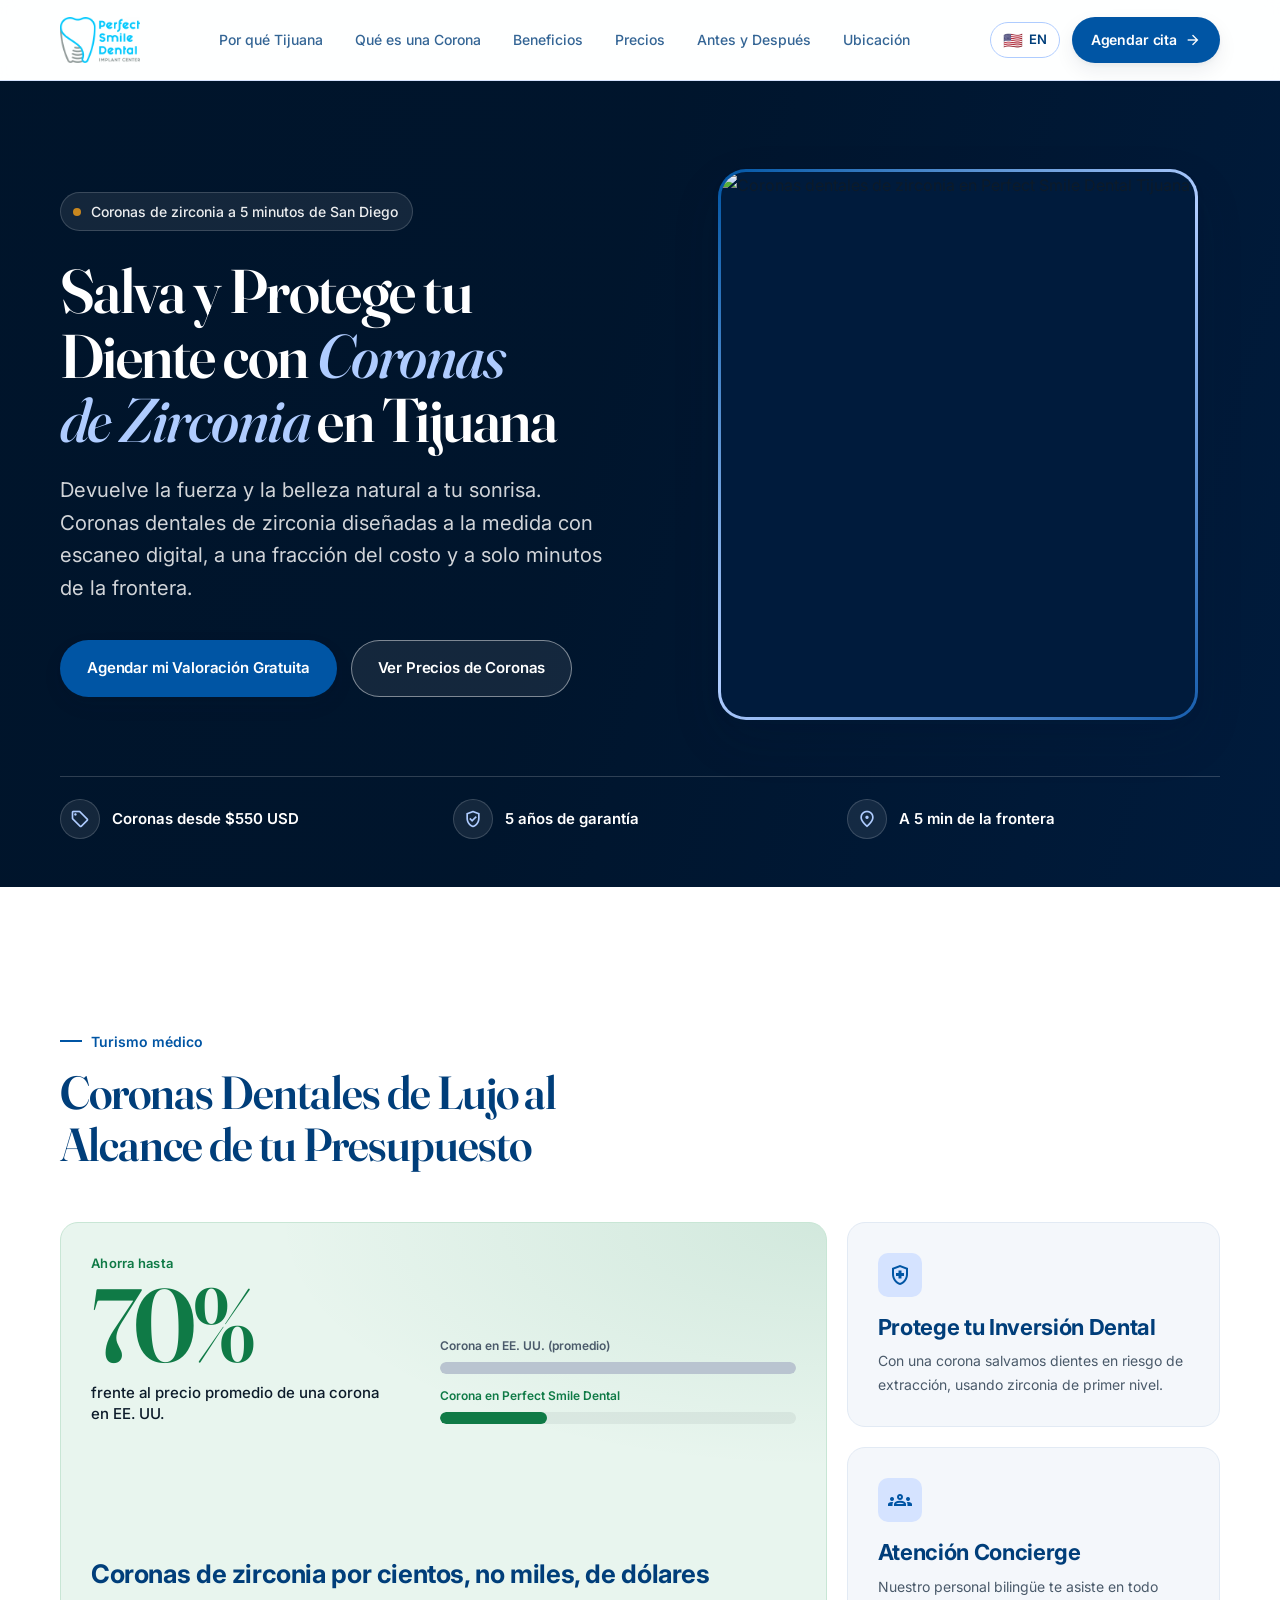
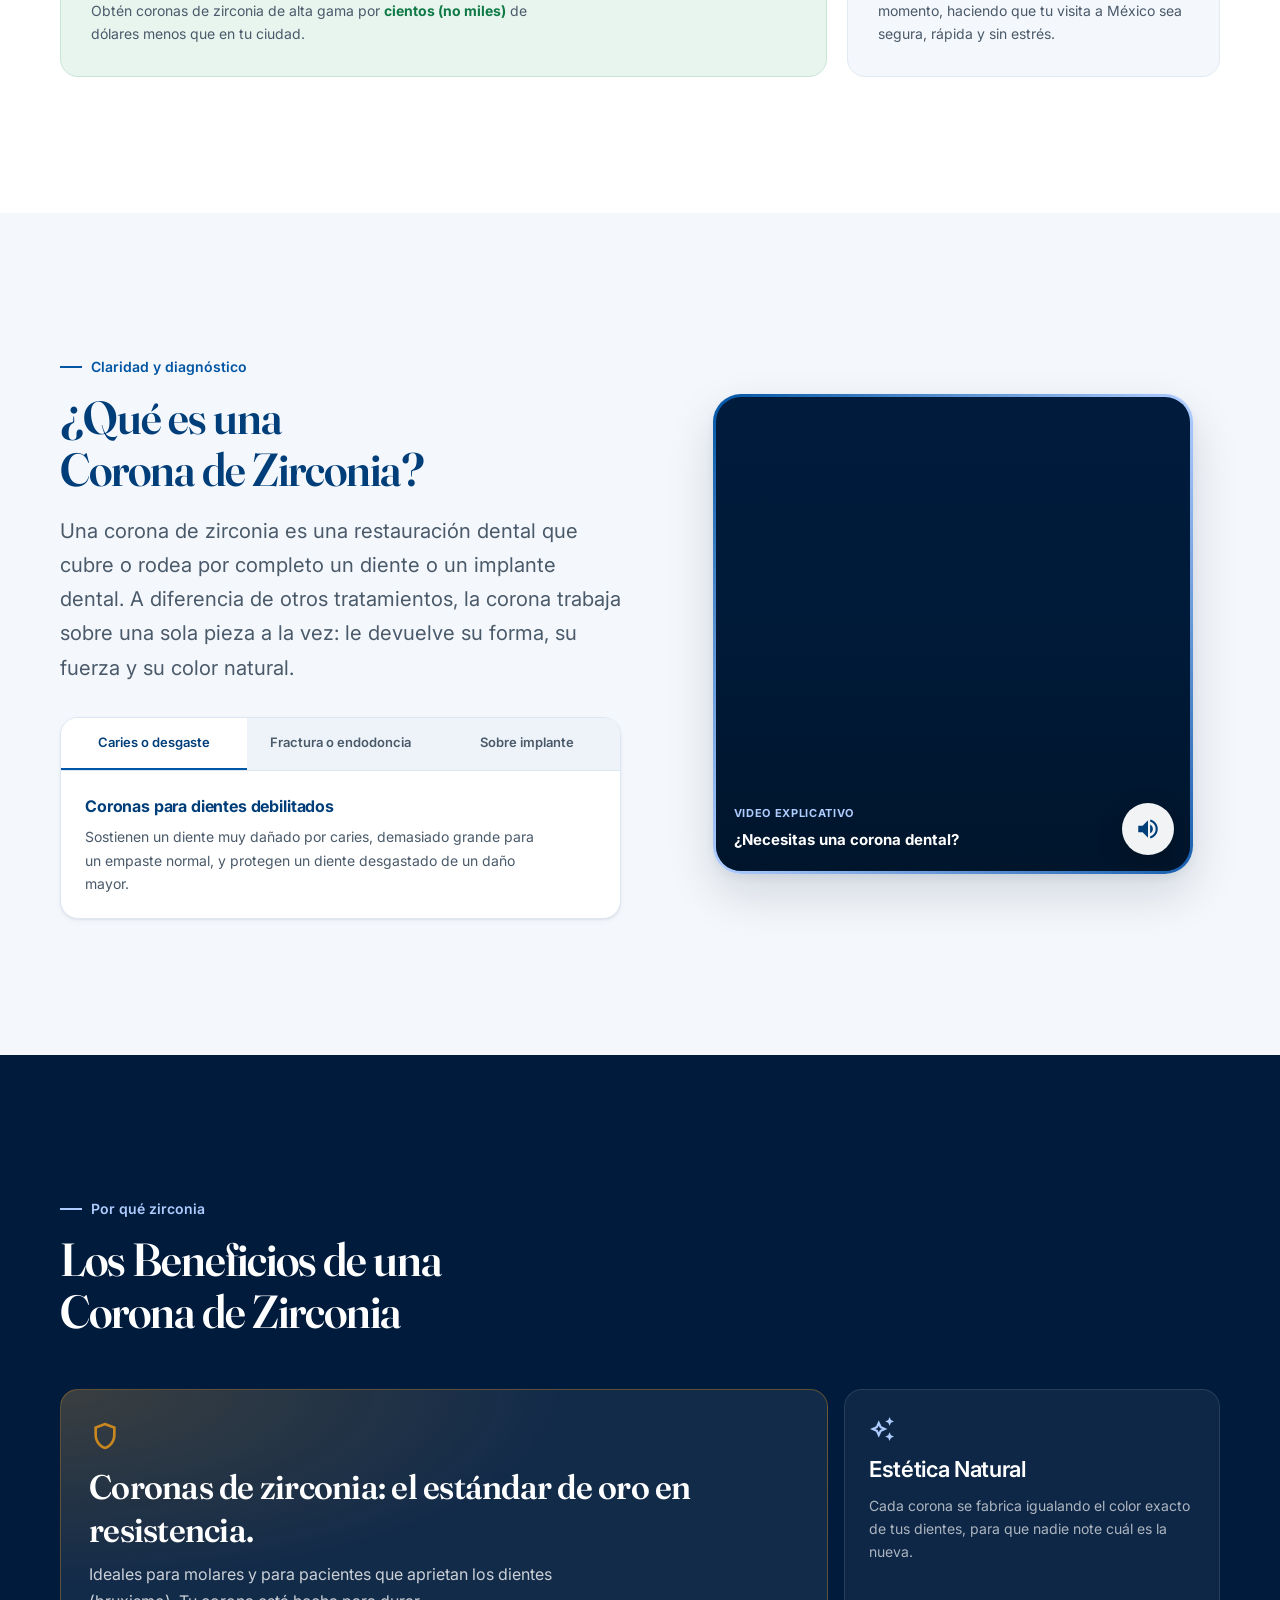
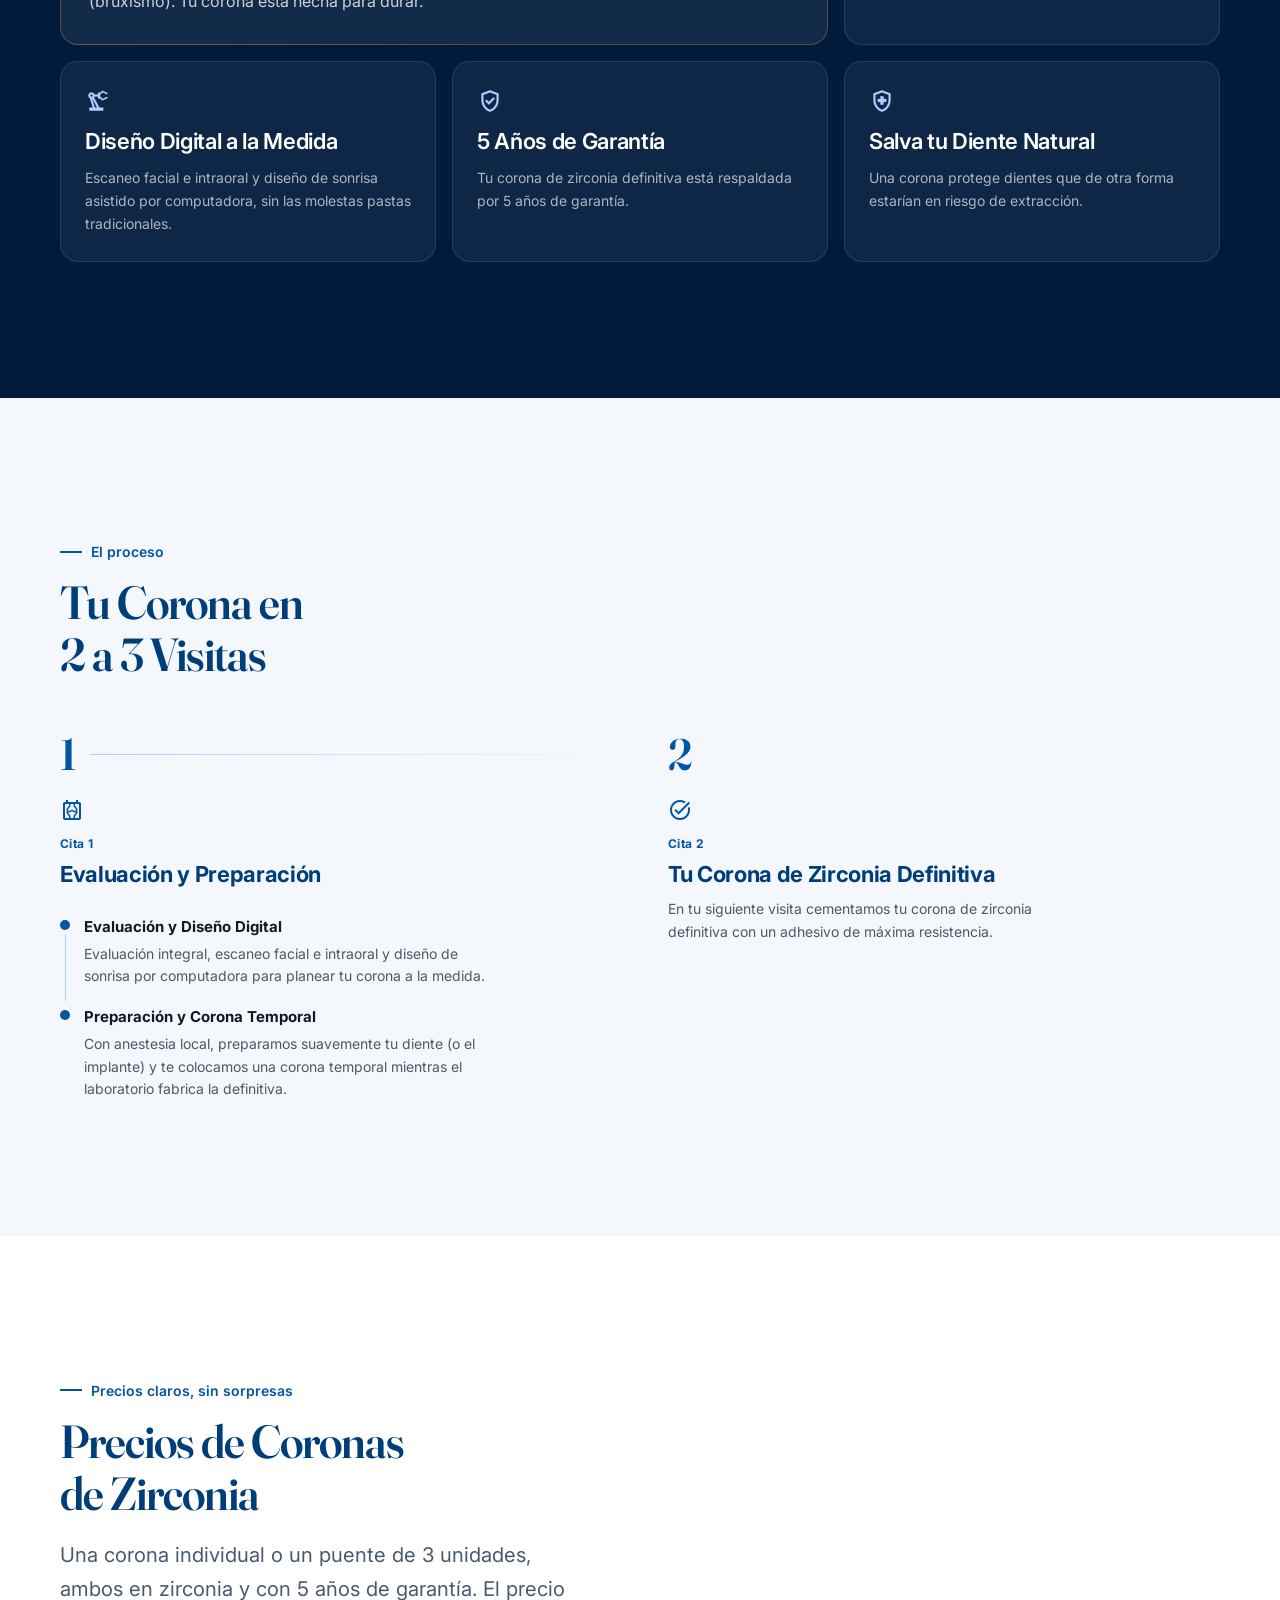
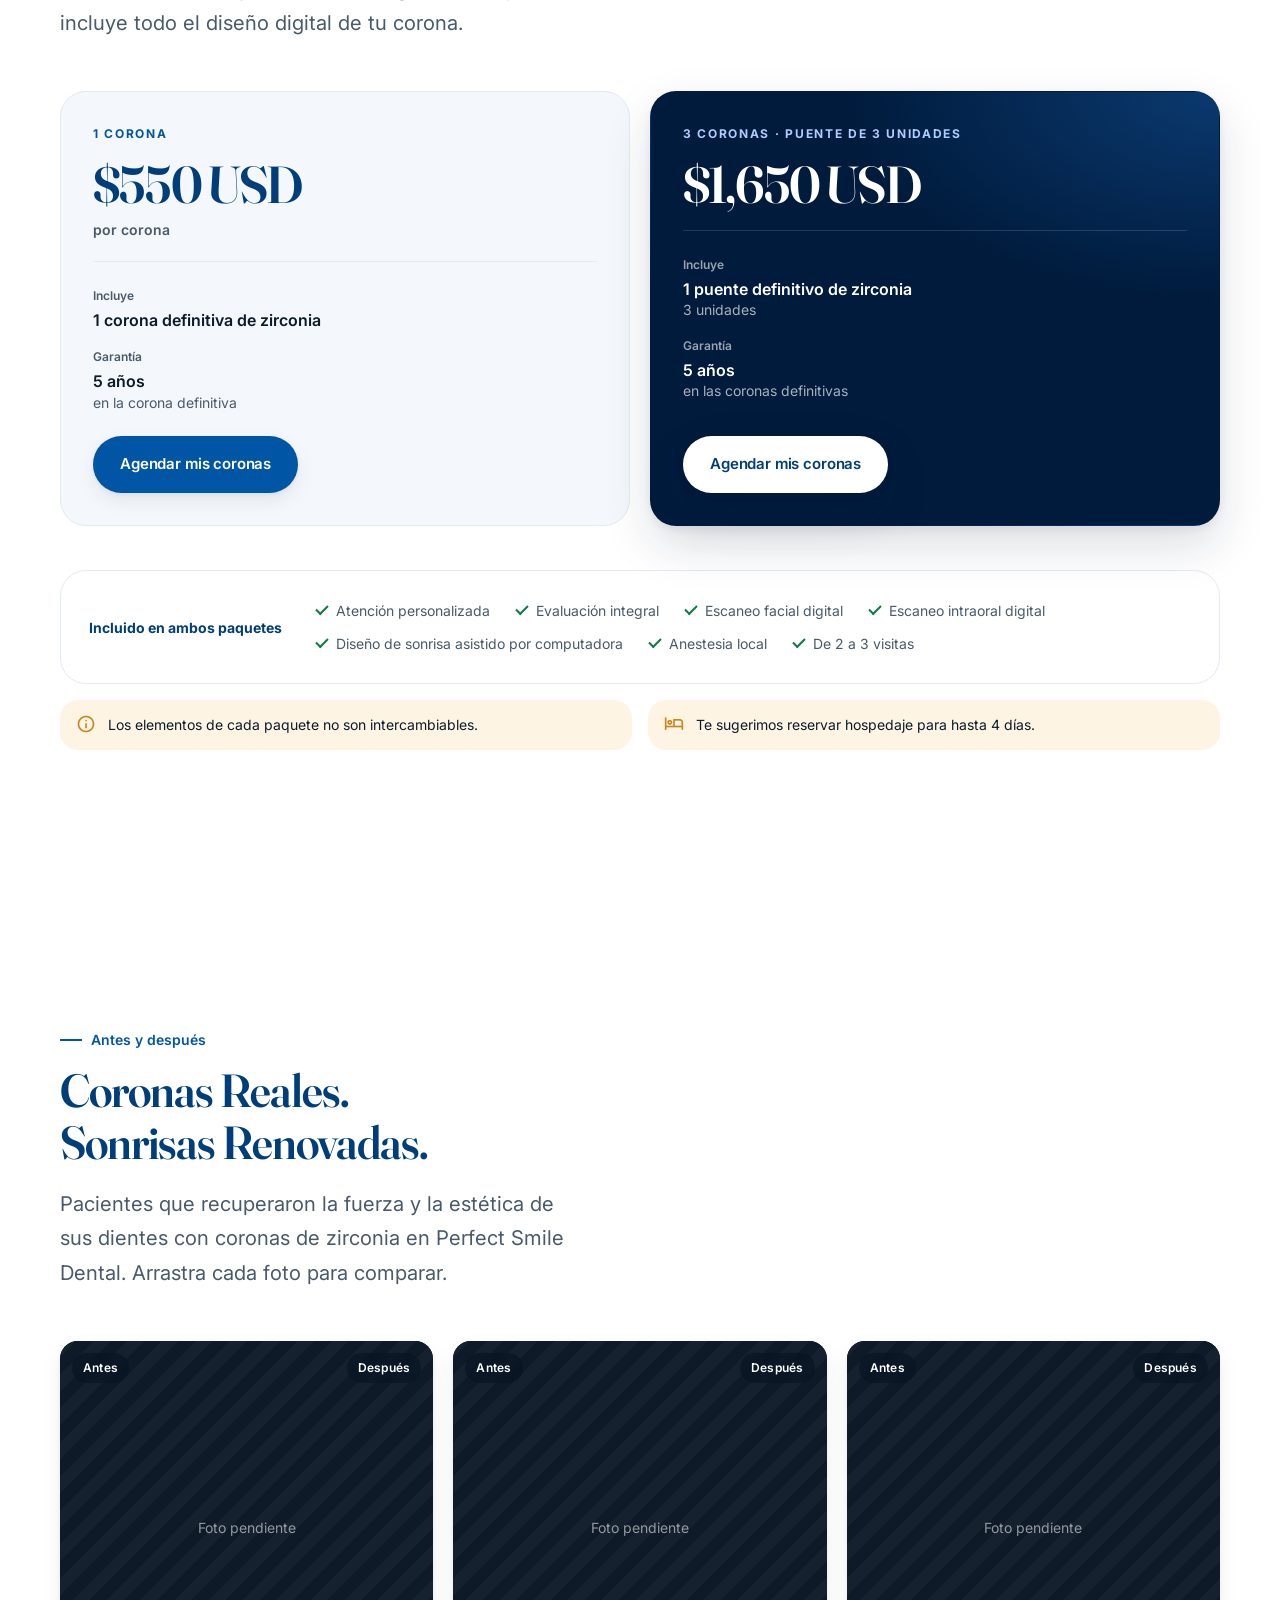
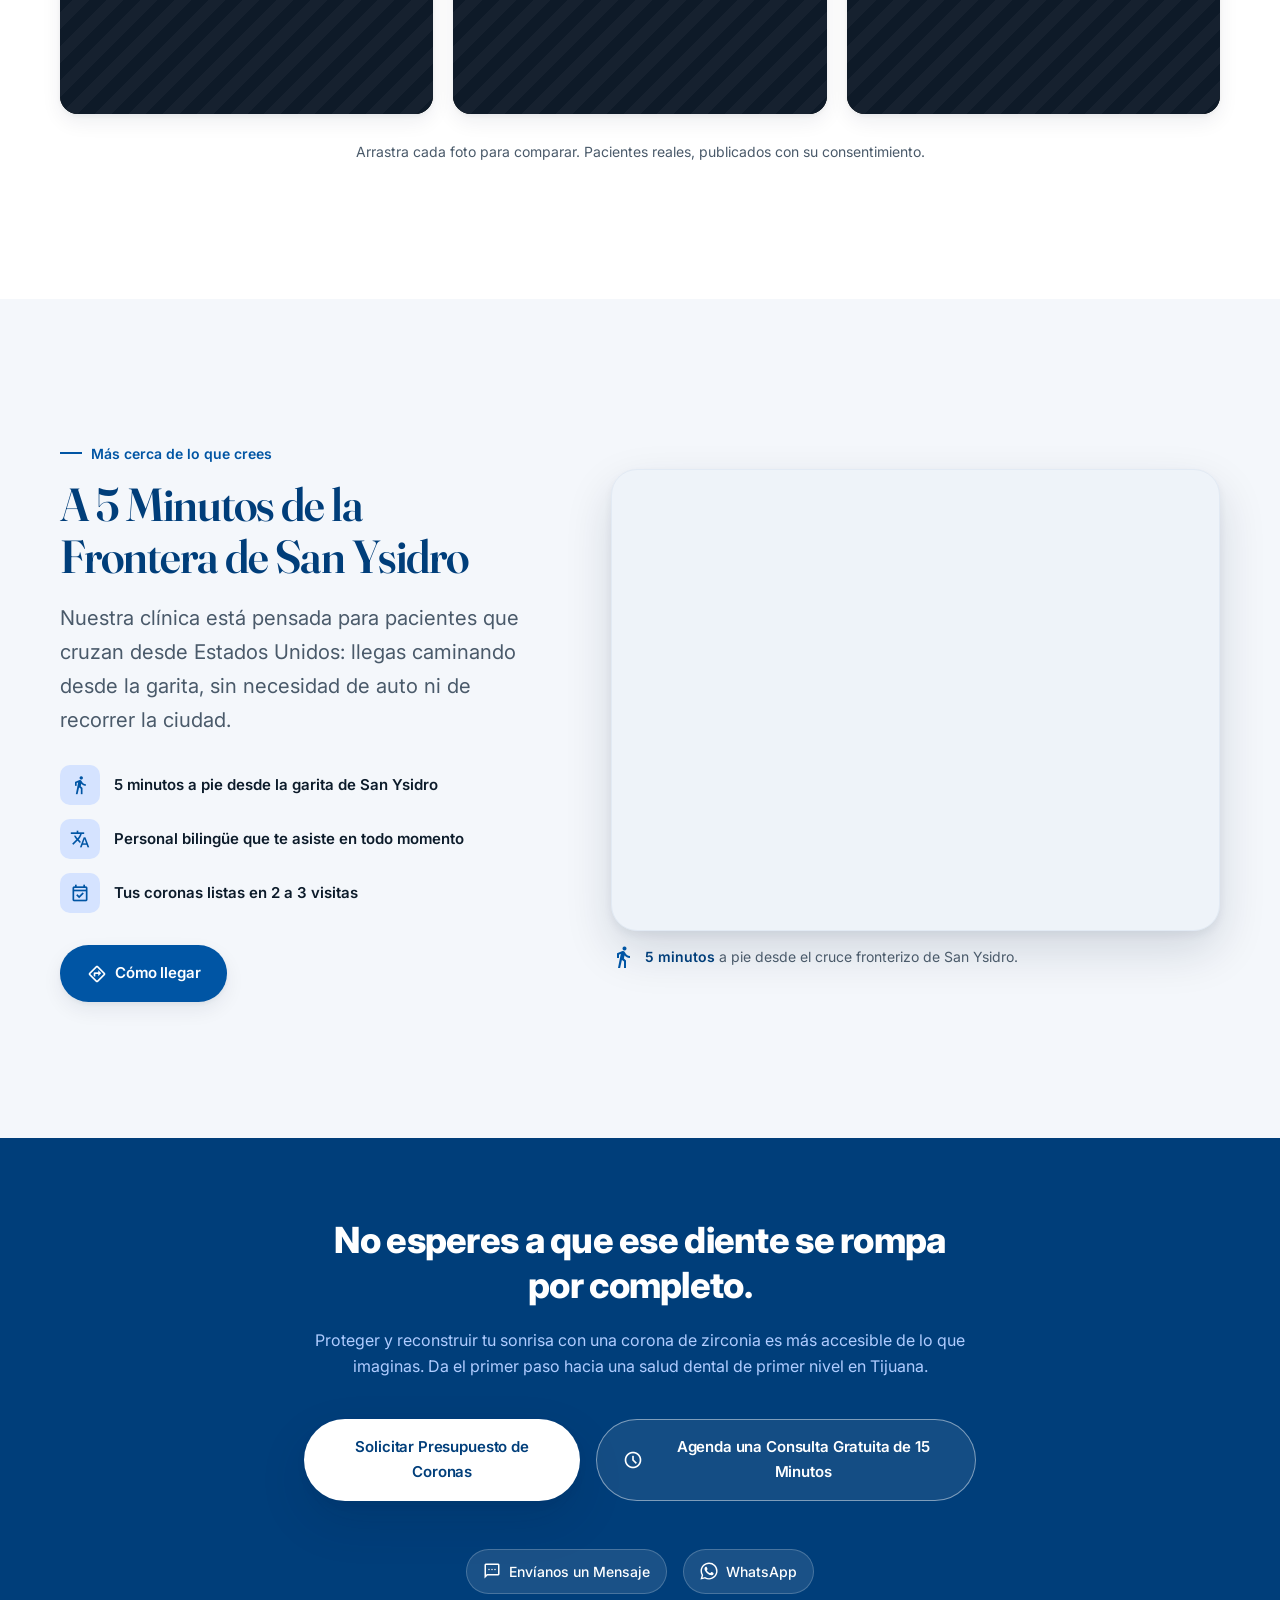
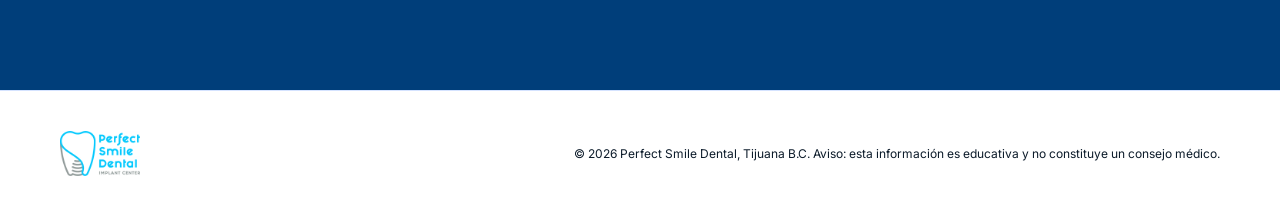
==== commit beddfd3a: "cambios" ====
--- a/es/index.html
+++ b/es/index.html
@@ -344,43 +344,48 @@
           </div>
         </div>
       </section>
-      <section id="proceso" class="section">
-        <div class="container">
-          <div class="section-intro psd-reveal">
-            <span class="section-eyebrow">El proceso</span>
-            <h2 class="section-heading">Tu Corona en 2 a 3 Visitas</h2>
-          </div>
-          <ol class="steps">
-            <li class="step">
-              <div class="step__head"><span class="step__num">1</span> <span class="step__rule"></span></div>
-              <span class="step__icon material-symbols-outlined">radiology</span>
-              <h3 class="step__title">Evaluación y Diseño Digital</h3>
-              <p class="step__text">
-                Evaluación integral, escaneo facial e intraoral y diseño de sonrisa por computadora para
-                planear tu corona a la medida.
-              </p>
-            </li>
-            <li class="step">
-              <div class="step__head"><span class="step__num">2</span> <span class="step__rule"></span></div>
-              <span class="step__icon material-symbols-outlined">tune</span>
-              <h3 class="step__title">Preparación y Corona Temporal</h3>
-              <p class="step__text">
-                Con anestesia local, preparamos suavemente tu diente (o el implante) y te colocamos una corona
-                temporal mientras el laboratorio fabrica la definitiva.
-              </p>
-            </li>
-            <li class="step">
-              <div class="step__head"><span class="step__num">3</span> <span class="step__rule"></span></div>
-              <span class="step__icon material-symbols-outlined">task_alt</span>
-              <h3 class="step__title">Tu Corona de Zirconia Definitiva</h3>
-              <p class="step__text">
-                En tu siguiente visita cementamos tu corona de zirconia definitiva con un adhesivo de máxima
-                resistencia.
-              </p>
-            </li>
-          </ol>
-        </div>
-      </section>
+  <section id="proceso" class="section">
+  <div class="container">
+    <div class="section-intro psd-reveal">
+      <span class="section-eyebrow">El proceso</span>
+      <h2 class="section-heading">Tu Corona en 2 a 3 Visitas</h2>
+    </div>
+    <ol class="steps steps--visits steps--two">
+      <li class="step">
+        <div class="step__head"><span class="step__num">1</span> <span class="step__rule"></span></div>
+        <span class="step__icon material-symbols-outlined">radiology</span>
+        <span class="step__label">Cita 1</span>
+        <h3 class="step__title">Evaluación y Preparación</h3>
+        <ol class="days">
+          <li class="day">
+            <h4 class="day__title">Evaluación y Diseño Digital</h4>
+            <p class="day__text">
+              Evaluación integral, escaneo facial e intraoral y diseño de sonrisa por computadora para planear
+              tu corona a la medida.
+            </p>
+          </li>
+          <li class="day">
+            <h4 class="day__title">Preparación y Corona Temporal</h4>
+            <p class="day__text">
+              Con anestesia local, preparamos suavemente tu diente (o el implante) y te colocamos una corona
+              temporal mientras el laboratorio fabrica la definitiva.
+            </p>
+          </li>
+        </ol>
+      </li>
+      <li class="step">
+        <div class="step__head"><span class="step__num">2</span> <span class="step__rule"></span></div>
+        <span class="step__icon material-symbols-outlined">task_alt</span>
+        <span class="step__label">Cita 2</span>
+        <h3 class="step__title">Tu Corona de Zirconia Definitiva</h3>
+        <p class="step__text">
+          En tu siguiente visita cementamos tu corona de zirconia definitiva con un adhesivo de máxima
+          resistencia.
+        </p>
+      </li>
+    </ol>
+  </div>
+</section>
       <section id="precios" class="section section--white">
         <div class="container">
           <div class="section-intro section-intro--wide psd-reveal">
--- a/styles.css
+++ b/styles.css
@@ -1524,4 +1524,70 @@
 }
 
 /* Ícono dentro del botón secundario del CTA (cita de 15 minutos) */
-.cta-final__actions .btn .material-symbols-outlined { margin-right: 6px; }+.cta-final__actions .btn .material-symbols-outlined { margin-right: 6px; }
+
+/* ============================================================ */
+/* PROCESO EN CITAS (cada cita puede llevar su lista de pasos)   */
+/* ============================================================ */
+
+/* Crowns: 2 citas, 2 columnas iguales */
+@media (min-width: 900px) {
+  .steps--two { grid-template-columns: repeat(2, minmax(0, 1fr)); gap: 56px; }
+}
+
+.step__label {
+  display: block;
+  margin-bottom: 6px;
+  font-size: var(--t-micro);
+  font-weight: 700;
+  letter-spacing: .04em;
+  color: var(--psd-accent);
+}
+
+/* Mini línea de tiempo dentro de la cita */
+.days {
+  list-style: none;
+  margin: 18px 0 0;
+  padding: 0;
+}
+.day {
+  position: relative;
+  padding: 0 0 18px 24px;
+}
+.day:last-child { padding-bottom: 0; }
+
+/* Punto de cada paso */
+.day::before {
+  content: "";
+  position: absolute;
+  left: 0;
+  top: .3em;
+  width: 10px;
+  height: 10px;
+  border-radius: 50%;
+  background: var(--psd-accent);
+}
+/* Línea que une un paso con el siguiente */
+.day:not(:last-child)::after {
+  content: "";
+  position: absolute;
+  left: 4.5px;
+  top: calc(.3em + 14px);
+  bottom: 4px;
+  width: 1px;
+  background: var(--psd-blue-200);
+}
+
+.day__title {
+  margin: 0 0 3px;
+  font-size: .9375rem;
+  font-weight: 700;
+  color: var(--psd-ink);
+}
+.day__text {
+  margin: 0;
+  font-size: var(--t-small);
+  line-height: 1.6;
+  color: var(--psd-ink-soft);
+  max-width: 46ch;
+}
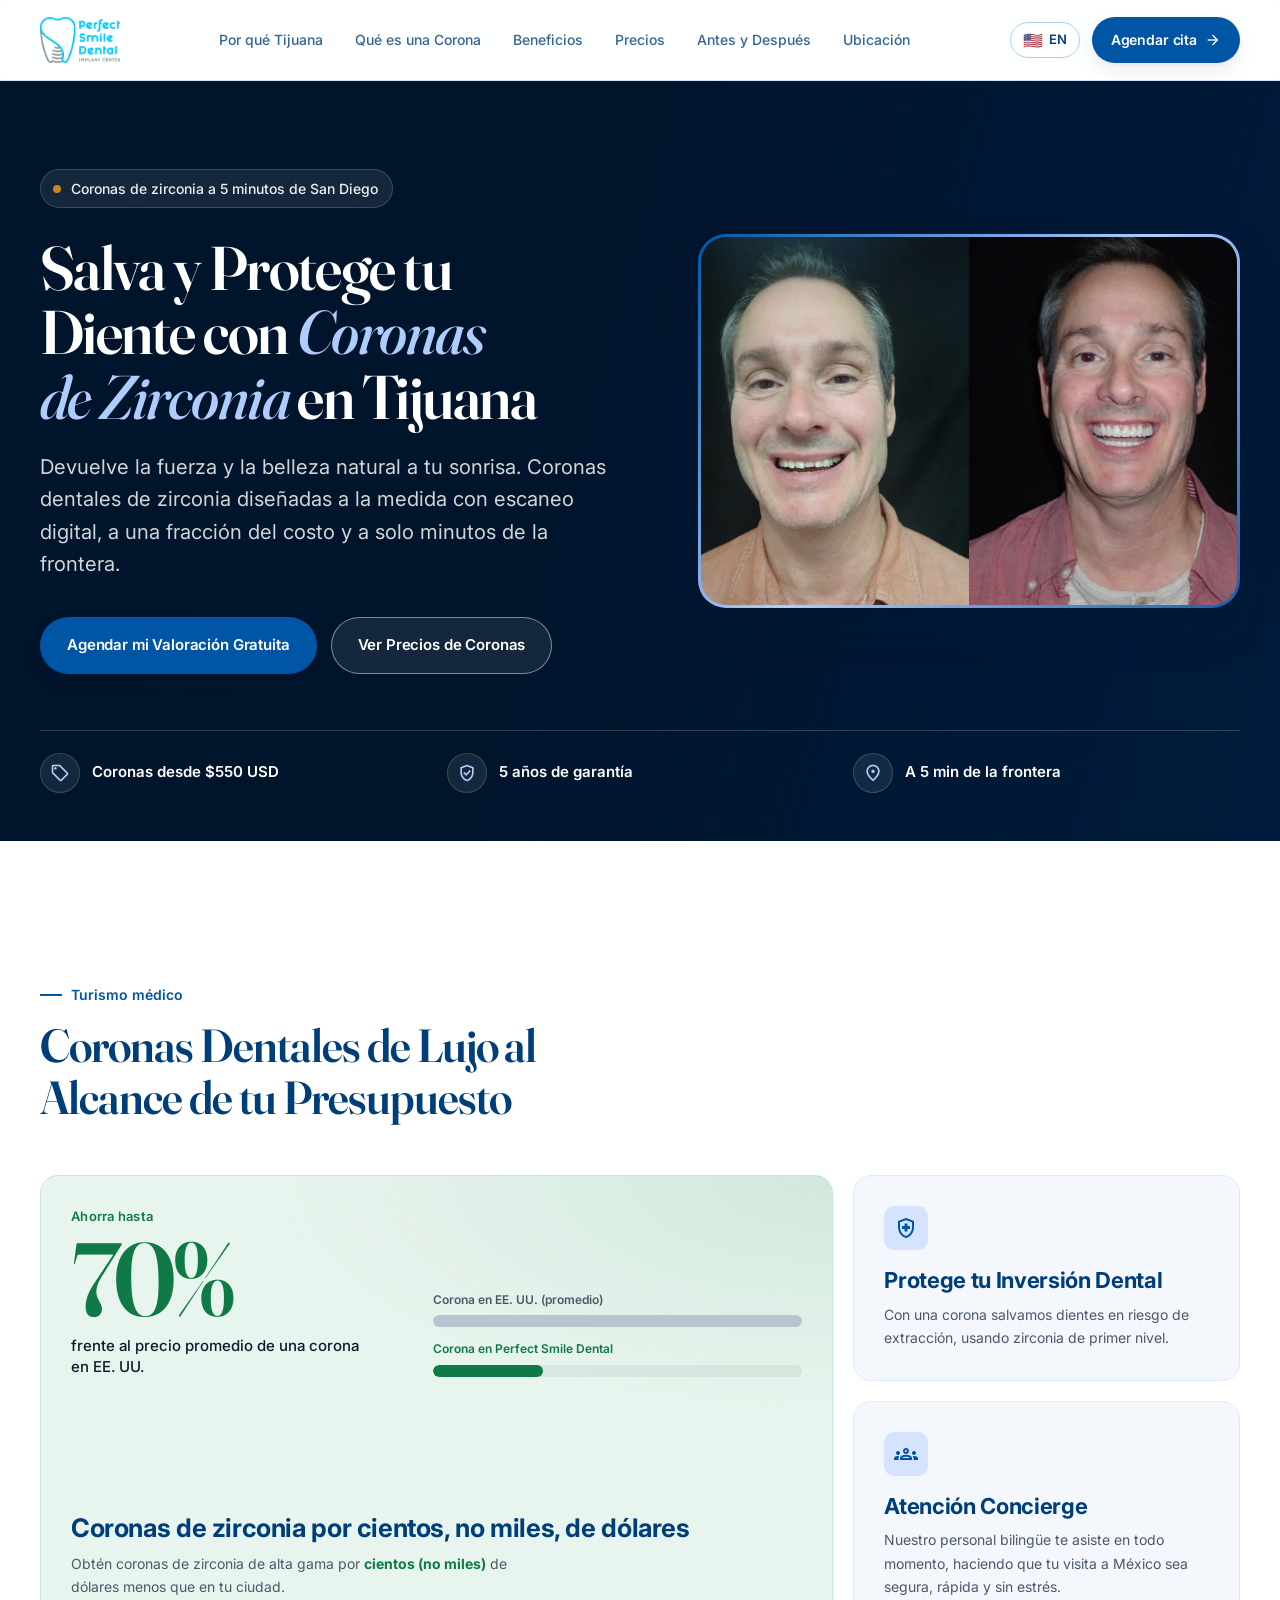
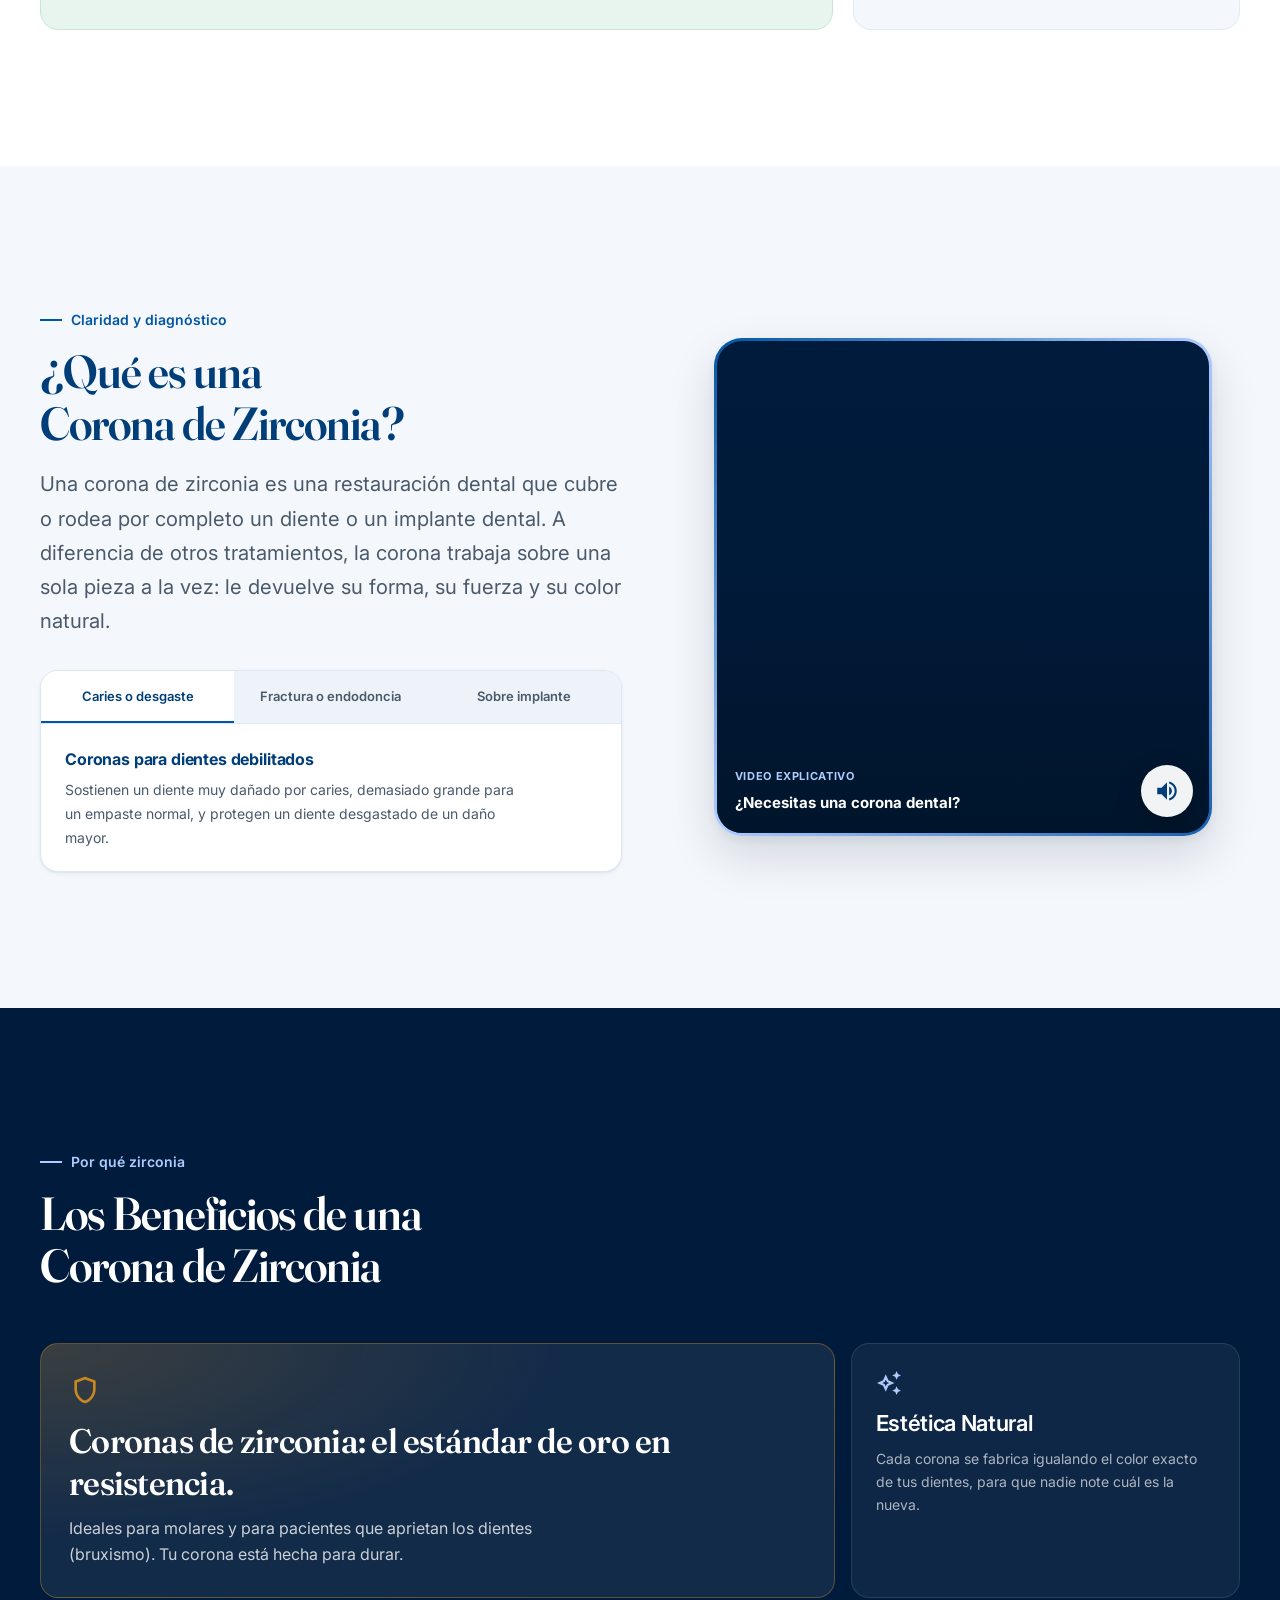
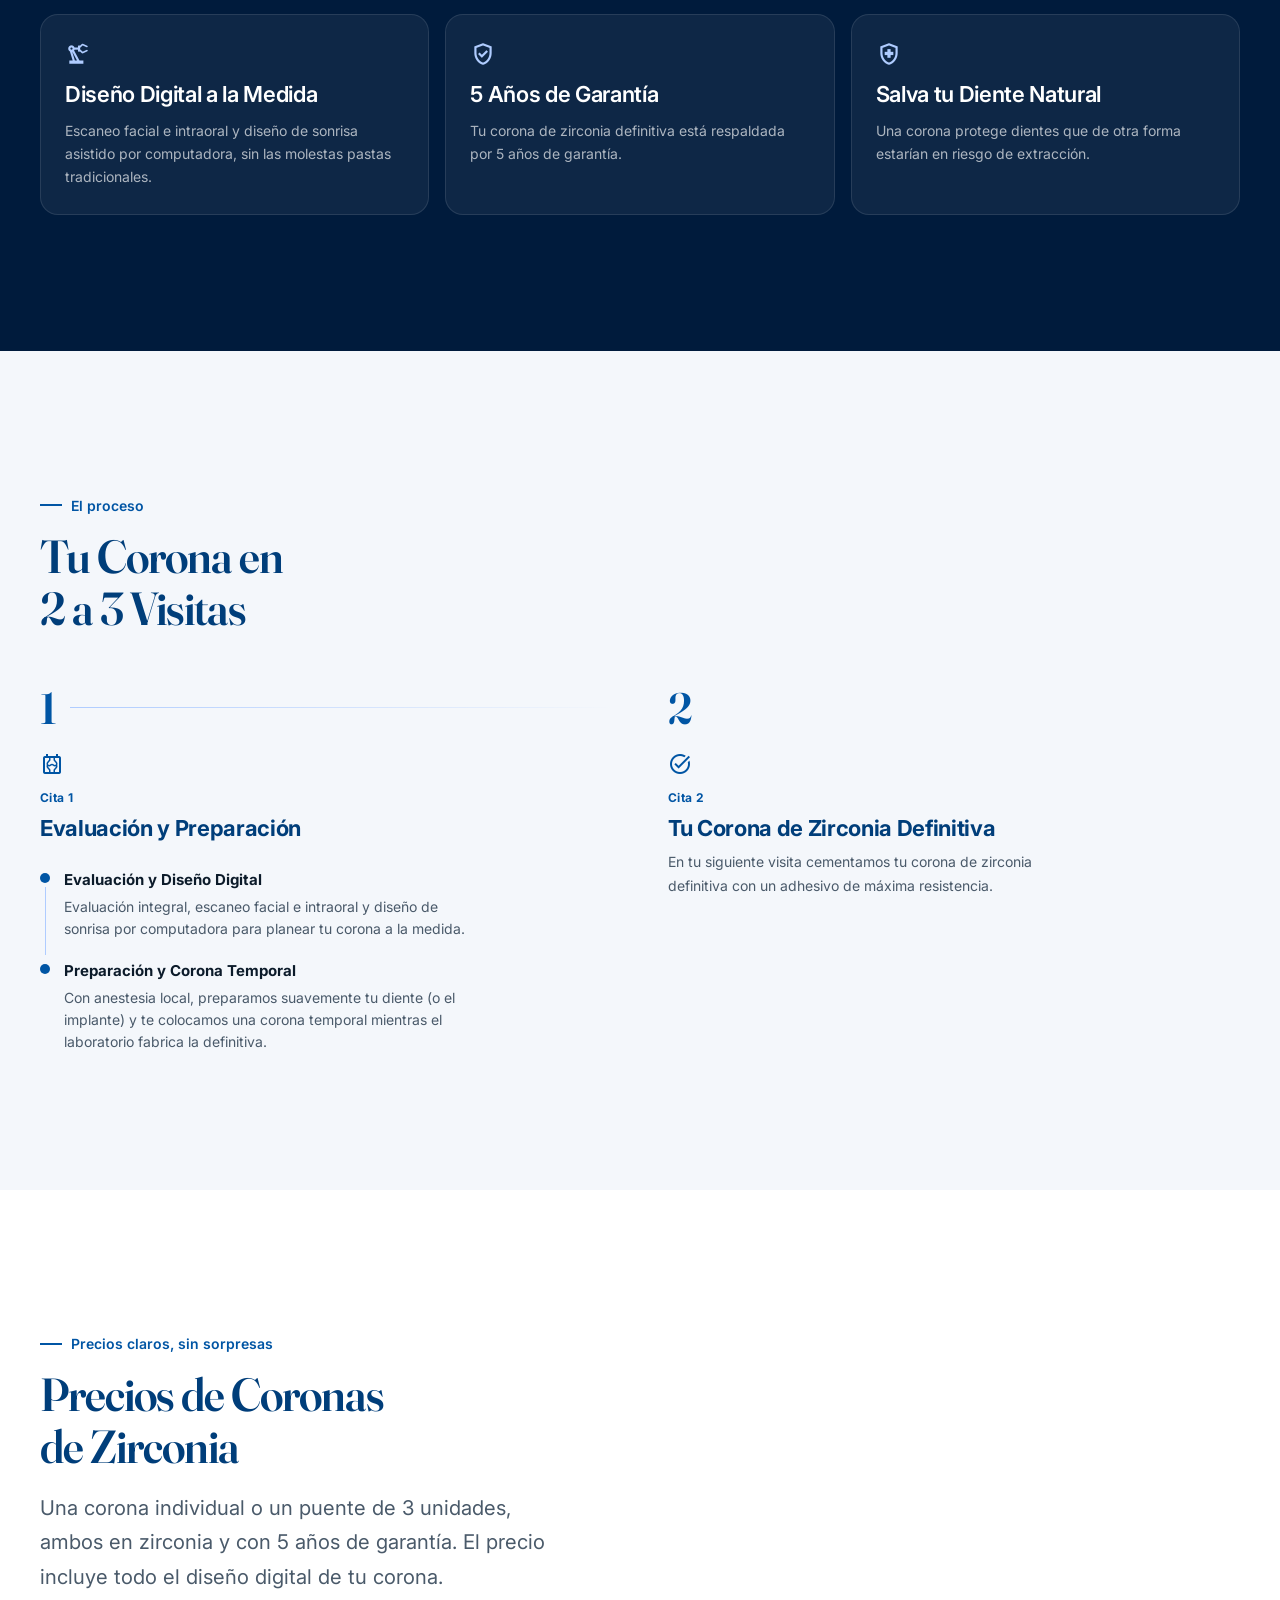
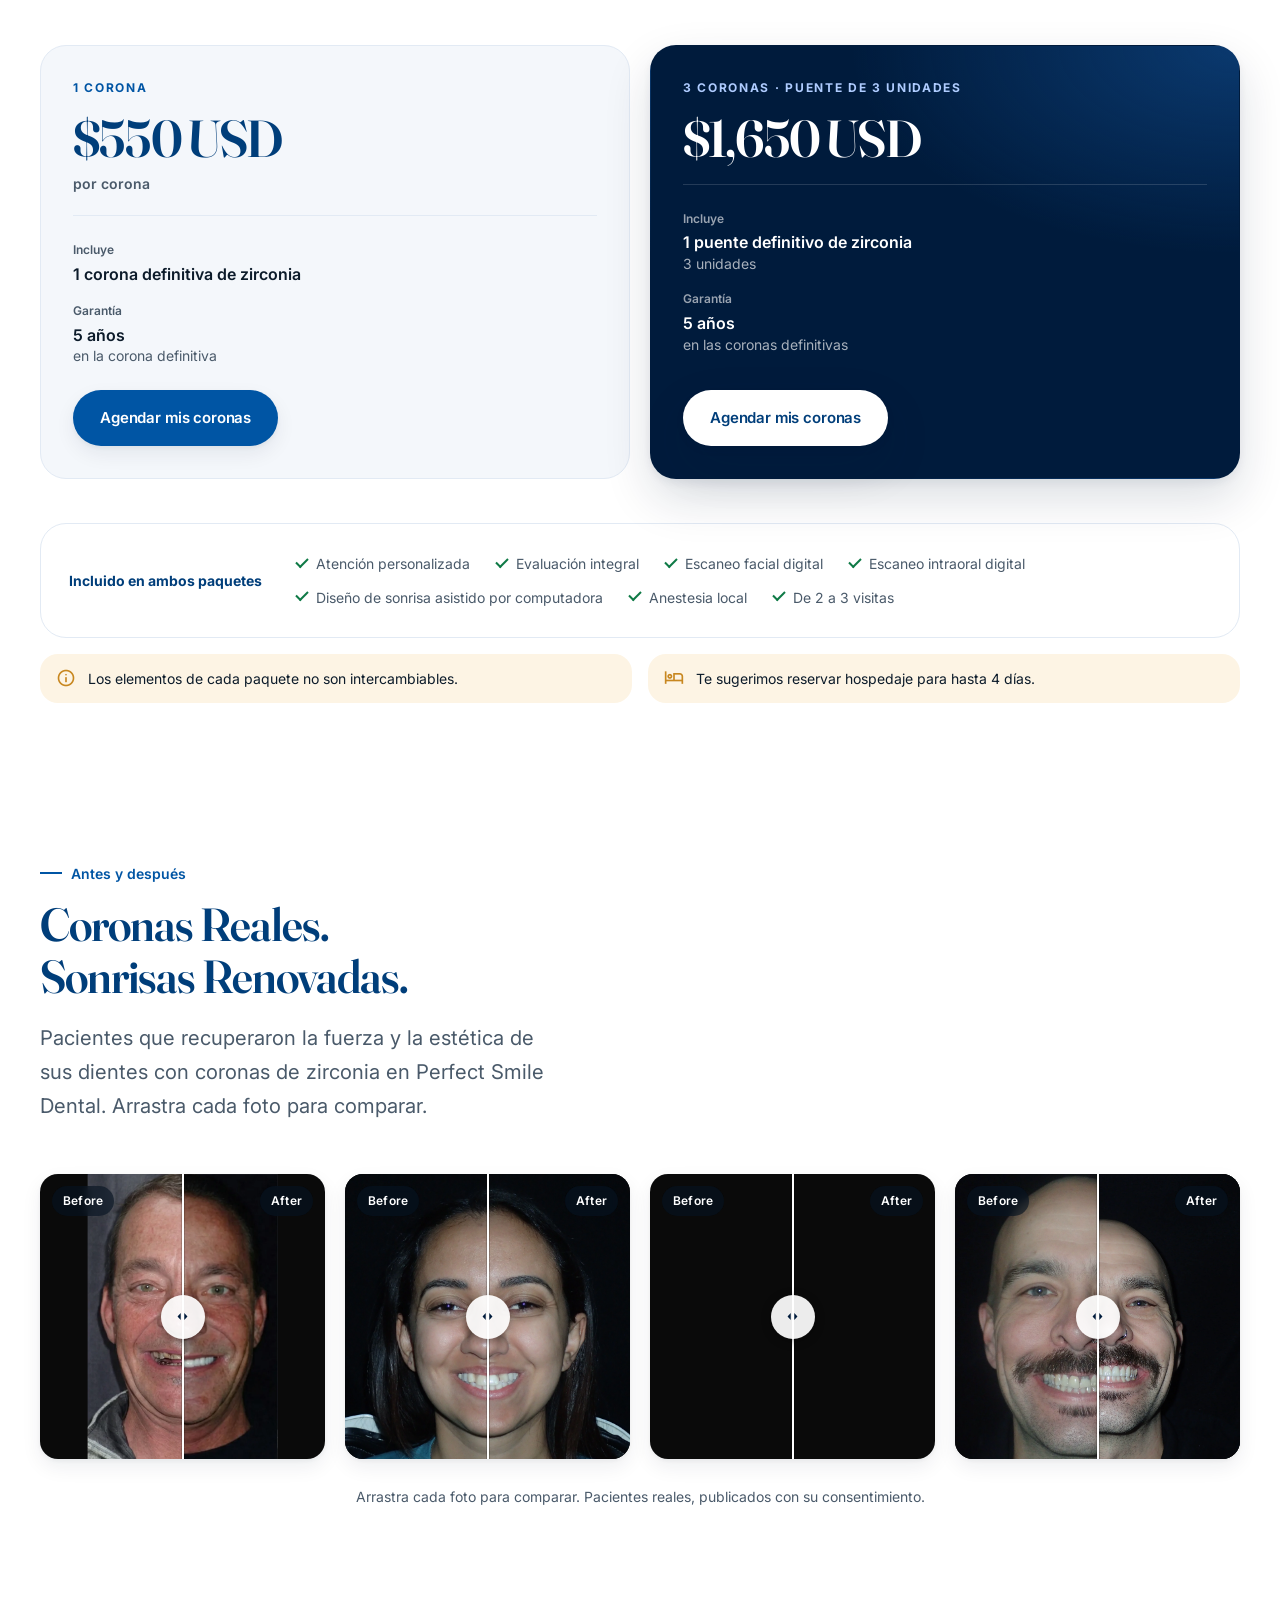
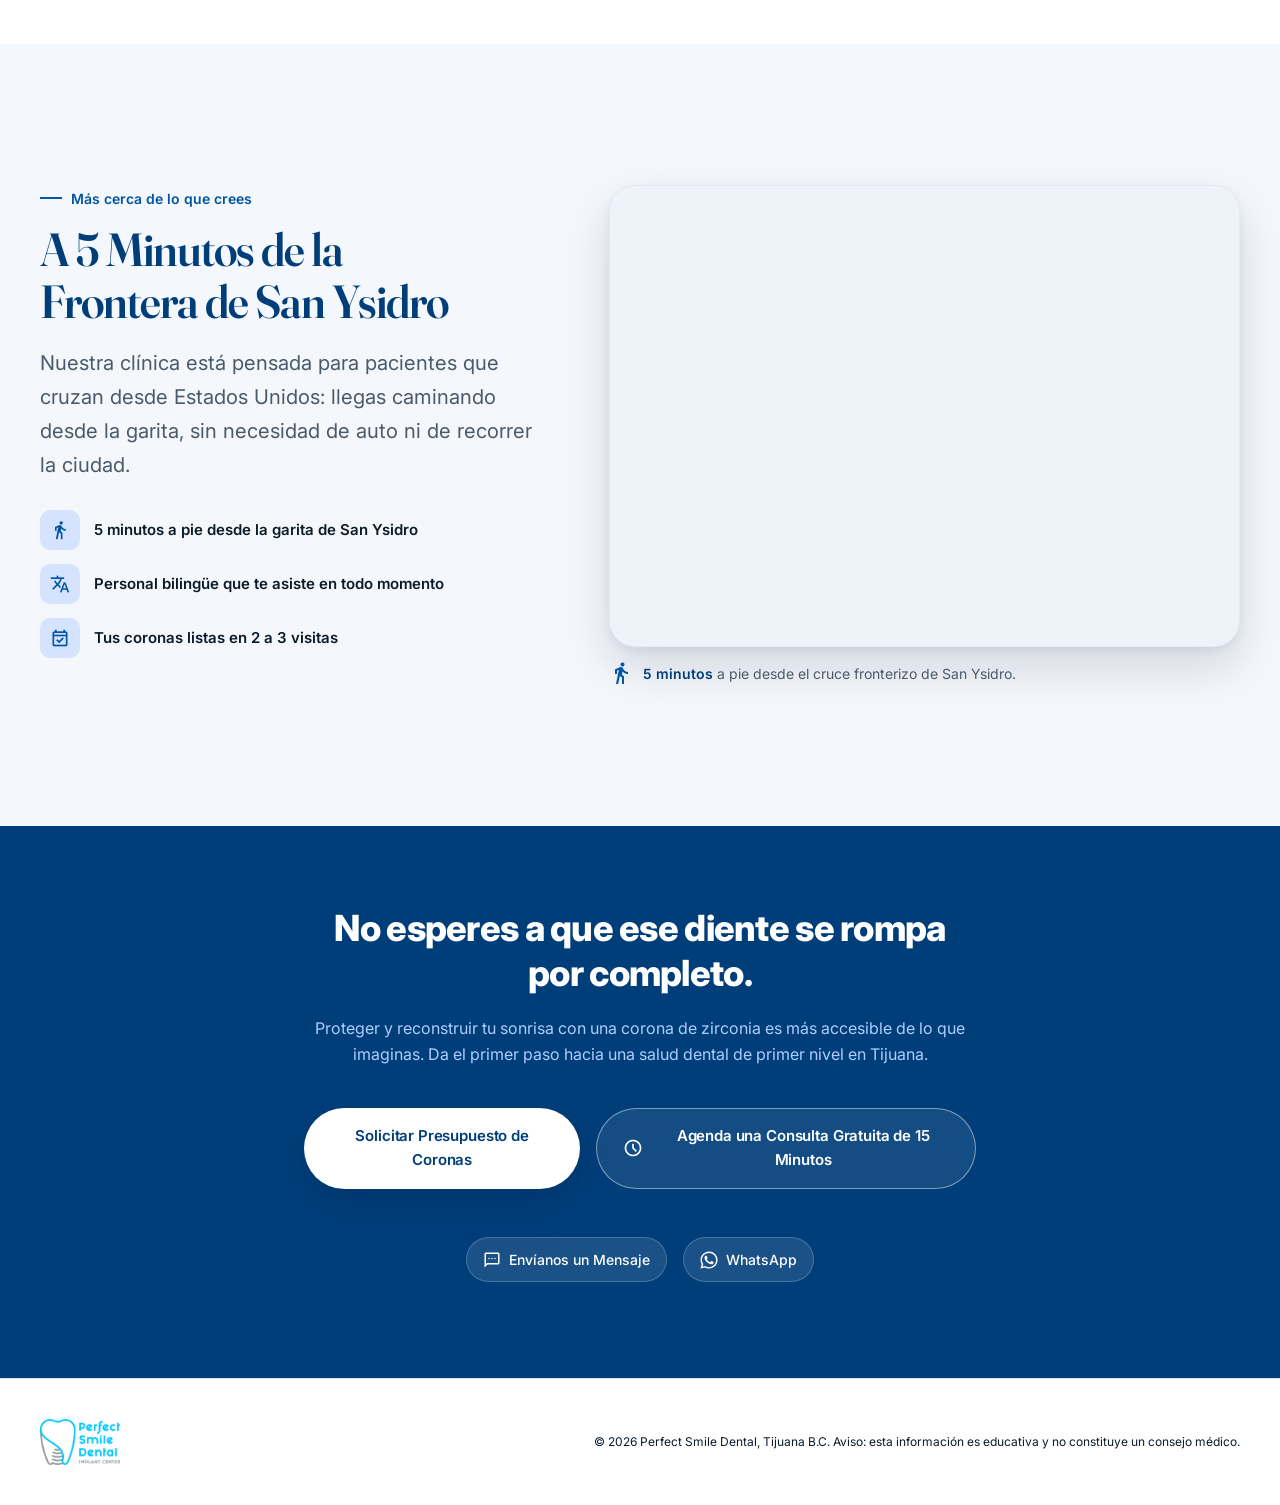
==== commit a6d8efe8: "cambios" ====
--- a/es/index.html
+++ b/es/index.html
@@ -4,6 +4,10 @@
     <meta charset="utf-8" />
     <meta name="viewport" content="width=device-width, initial-scale=1.0" />
     <title>Coronas de Zirconia en Tijuana desde $550 USD | Perfect Smile Dental</title>
+        <!-- Favicon -->
+<link rel="icon" href="/assets/favicon.ico" sizes="any" />
+<link rel="icon" href="/assets/favicon.svg" type="image/svg+xml" />
+<link rel="icon" href="/assets/favicon.png" type="image/png" sizes="32x32" />
     <meta
       name="description"
       content="Coronas dentales de zirconia en Tijuana desde $550 USD por corona, con 5 años de garantía. Escaneo digital, diseño asistido por computadora y a 5 minutos de San Ysidro."
@@ -55,7 +59,7 @@
           ><a href="#historias">Antes y Después</a><a href="#ubicacion">Ubicación</a>
         </nav>
         <div class="navbar__right">
-          <a href="index.html" class="lang-switch" aria-label="View in English">
+          <a href="/" class="lang-switch" aria-label="View in English">
             <span class="lang-switch__flag">🇺🇸</span> EN
           </a>
           <a href="#contacto" class="btn btn--accent btn--sm navbar__cta">
@@ -97,7 +101,7 @@
             <div class="hero__media">
               <figure class="hero__photo">
                 <img
-                  src="https://lh3.googleusercontent.com/aida-public/[base64]"
+                  src="/assets/hero.webp"
                   alt="Coronas dentales de zirconia en Perfect Smile Dental Tijuana"
                   width="960"
                   height="1104"
@@ -463,7 +467,7 @@
           </ul>
         </div>
       </section>
-      <section id="historias" class="section section--white">
+      <section id="historias" class="section section--white" style="margin-top:-120px">
         <div class="container">
           <div class="section-intro section-intro--wide psd-reveal">
             <span class="section-eyebrow">Antes y después</span>
@@ -473,20 +477,20 @@
               Perfect Smile Dental. Arrastra cada foto para comparar.
             </p>
           </div>
-          <div class="cases">
+         <div class="cases">
             <figure class="ba" style="--pos: 50%">
-              <div class="ba__stage" data-empty="Foto pendiente">
+              <div class="ba__stage" data-empty="Photo coming soon">
                 <img
                   class="ba__img"
-                  src=""
-                  alt="Paciente antes de sus coronas de zirconia"
+                  src="/assets/img/before1.webp"
+                  alt="Patient before their zirconia crowns"
                   loading="lazy"
                   decoding="async"
                 />
                 <img
                   class="ba__img ba__img--after"
-                  src=""
-                  alt="El mismo paciente con sus coronas de zirconia"
+                  src="/assets/img/after1.webp"
+                  alt="The same patient with their zirconia crowns"
                   loading="lazy"
                   decoding="async"
                 />
@@ -496,8 +500,8 @@
                     <path d="M9.5 7 5 12l4.5 5V7Zm5 0v10l4.5-5-4.5-5Z"></path>
                   </svg>
                 </span>
-                <span class="ba__tag ba__tag--before">Antes</span>
-                <span class="ba__tag ba__tag--after">Después</span>
+                <span class="ba__tag ba__tag--before">Before</span>
+                <span class="ba__tag ba__tag--after">After</span>
                 <input
                   class="ba__range"
                   type="range"
@@ -505,23 +509,23 @@
                   max="100"
                   value="50"
                   step="0.1"
-                  aria-label="Comparación antes y después — Caso 1"
+                  aria-label="Before and after comparison — Case 1"
                 />
               </div>
             </figure>
             <figure class="ba" style="--pos: 50%">
-              <div class="ba__stage" data-empty="Foto pendiente">
+              <div class="ba__stage" data-empty="Photo coming soon">
                 <img
                   class="ba__img"
-                  src=""
-                  alt="Paciente antes de sus coronas de zirconia"
+                  src="/assets/img/before2.webp"
+                  alt="Patient before their zirconia crowns"
                   loading="lazy"
                   decoding="async"
                 />
                 <img
                   class="ba__img ba__img--after"
-                  src=""
-                  alt="El mismo paciente con sus coronas de zirconia"
+                  src="/assets/img/after2.webp"
+                  alt="The same patient with their zirconia crowns"
                   loading="lazy"
                   decoding="async"
                 />
@@ -531,8 +535,8 @@
                     <path d="M9.5 7 5 12l4.5 5V7Zm5 0v10l4.5-5-4.5-5Z"></path>
                   </svg>
                 </span>
-                <span class="ba__tag ba__tag--before">Antes</span>
-                <span class="ba__tag ba__tag--after">Después</span>
+                <span class="ba__tag ba__tag--before">Before</span>
+                <span class="ba__tag ba__tag--after">After</span>
                 <input
                   class="ba__range"
                   type="range"
@@ -540,23 +544,23 @@
                   max="100"
                   value="50"
                   step="0.1"
-                  aria-label="Comparación antes y después — Caso 2"
+                  aria-label="Before and after comparison — Case 2"
                 />
               </div>
             </figure>
             <figure class="ba" style="--pos: 50%">
-              <div class="ba__stage" data-empty="Foto pendiente">
+              <div class="ba__stage" data-empty="Photo coming soon">
                 <img
                   class="ba__img"
-                  src=""
-                  alt="Paciente antes de sus coronas de zirconia"
+                  src="/assets/img/before3.webp"
+                  alt="Patient before their zirconia crowns"
                   loading="lazy"
                   decoding="async"
                 />
                 <img
                   class="ba__img ba__img--after"
-                  src=""
-                  alt="El mismo paciente con sus coronas de zirconia"
+                  src="/assets/img/after3.webp"
+                  alt="The same patient with their zirconia crowns"
                   loading="lazy"
                   decoding="async"
                 />
@@ -566,8 +570,8 @@
                     <path d="M9.5 7 5 12l4.5 5V7Zm5 0v10l4.5-5-4.5-5Z"></path>
                   </svg>
                 </span>
-                <span class="ba__tag ba__tag--before">Antes</span>
-                <span class="ba__tag ba__tag--after">Después</span>
+                <span class="ba__tag ba__tag--before">Before</span>
+                <span class="ba__tag ba__tag--after">After</span>
                 <input
                   class="ba__range"
                   type="range"
@@ -575,7 +579,42 @@
                   max="100"
                   value="50"
                   step="0.1"
-                  aria-label="Comparación antes y después — Caso 3"
+                  aria-label="Before and after comparison — Case 3"
+                />
+              </div>
+            </figure>
+               <figure class="ba" style="--pos: 50%">
+              <div class="ba__stage" data-empty="Photo coming soon">
+                <img
+                  class="ba__img"
+                  src="/assets/img/before4.webp"
+                  alt="Patient before their zirconia crowns"
+                  loading="lazy"
+                  decoding="async"
+                />
+                <img
+                  class="ba__img ba__img--after"
+                  src="/assets/img/after4.webp"
+                  alt="The same patient with their zirconia crowns"
+                  loading="lazy"
+                  decoding="async"
+                />
+                <span class="ba__line" aria-hidden="true"></span>
+                <span class="ba__knob" aria-hidden="true">
+                  <svg viewBox="0 0 24 24" width="17" height="17" fill="currentColor">
+                    <path d="M9.5 7 5 12l4.5 5V7Zm5 0v10l4.5-5-4.5-5Z"></path>
+                  </svg>
+                </span>
+                <span class="ba__tag ba__tag--before">Before</span>
+                <span class="ba__tag ba__tag--after">After</span>
+                <input
+                  class="ba__range"
+                  type="range"
+                  min="0"
+                  max="100"
+                  value="50"
+                  step="0.1"
+                  aria-label="Before and after comparison — Case 3"
                 />
               </div>
             </figure>
@@ -608,14 +647,7 @@
                 <span class="fact__label">Tus coronas listas en 2 a 3 visitas</span>
               </li>
             </ul>
-            <a
-              href="https://www.google.com/maps/dir/?api=1&destination=32.5303859,-117.024724"
-              class="btn btn--accent"
-              target="_blank"
-              rel="noopener"
-            >
-              <span class="material-symbols-outlined" style="font-size: 20px">directions</span> Cómo llegar
-            </a>
+        
           </div>
           <div class="loc__map">
             <div class="map-frame">
--- a/styles.css
+++ b/styles.css
@@ -91,7 +91,7 @@
 }
 .material-symbols-outlined.fill-icon { font-variation-settings: 'FILL' 1; }
 
-.container { max-width: 1240px; margin: 0 auto; padding: 0 20px; }
+.container { max-width: 1500px; margin: 0 auto; padding: 0 20px; }
 @media (min-width: 1024px) { .container { padding: 0 40px; } }
 
 /* ============================================================ */
@@ -467,7 +467,7 @@
   border-radius: 28px;
   background: linear-gradient(135deg, var(--psd-accent), var(--psd-blue-200), var(--psd-accent-light));
   box-shadow: var(--shadow-lg);
-  max-width: 480px;
+  max-width: 90%;
   margin: 0 auto;
 }
 .video-frame-inner {
@@ -1032,7 +1032,7 @@
   gap: var(--gap);
 }
 @media (min-width: 560px) { .cases { --cols: 2; } }
-@media (min-width: 1024px) { .cases { --cols: 3; --gap: 20px; } }
+@media (min-width: 1024px) { .cases { --cols: 4; --gap: 20px; } }
 
 .ba {
   margin: 0;
@@ -1379,7 +1379,7 @@
 
 .hero__photo {
   margin: 0 auto;
-  max-width: 480px;
+  max-width: 600px;
   padding: 3px;
   border-radius: 28px;
   background: linear-gradient(135deg, var(--psd-accent), var(--psd-blue-200), var(--psd-accent-light));
@@ -1389,7 +1389,7 @@
   display: block;
   width: 100%;
   height: auto;
-  aspect-ratio: 4 / 4.6;
+  aspect-ratio: 6.7 / 4.6;
   object-fit: cover;
   border-radius: 25px;
   background: var(--psd-primary-dark);
@@ -1402,7 +1402,7 @@
 .video-frame-inner .video-frame__loop {
   display: block;
   width: 100%;
-  height: 100%;
+  height: 85%;
   object-fit: cover;
 }
 
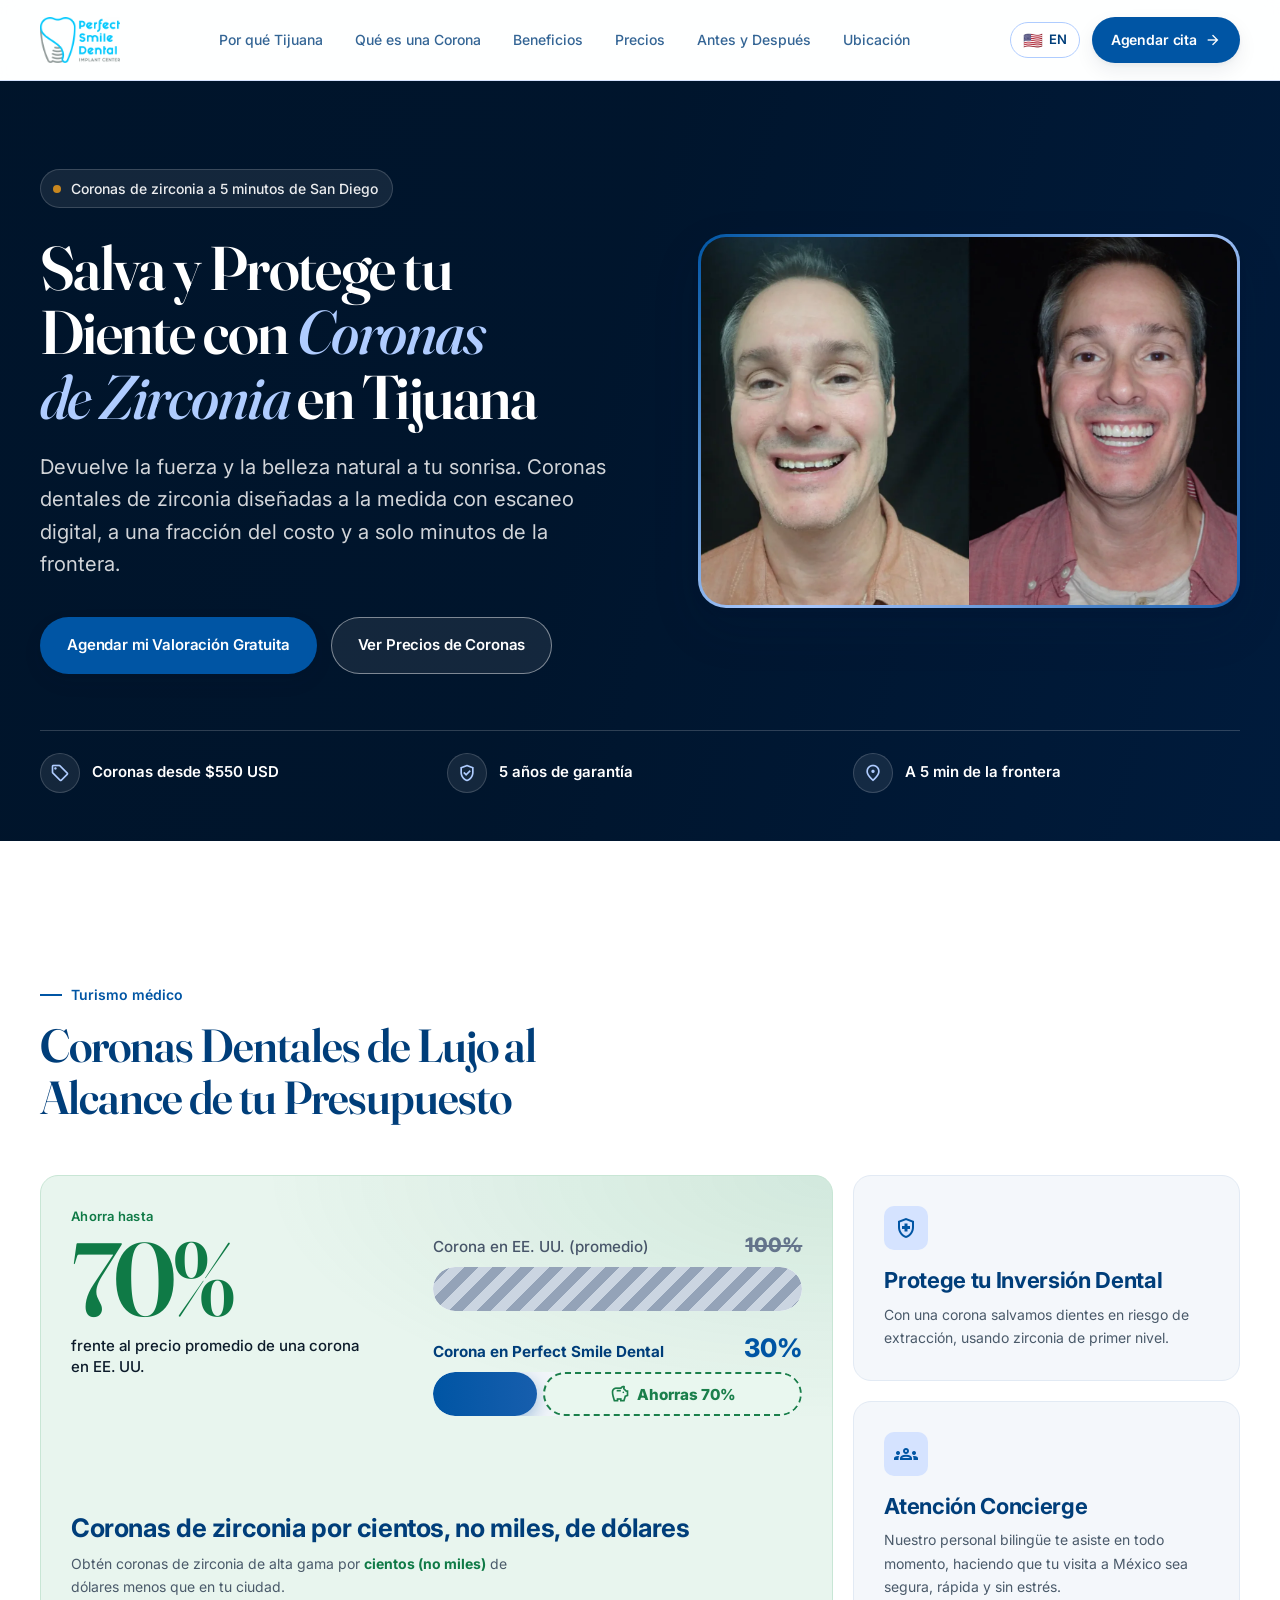
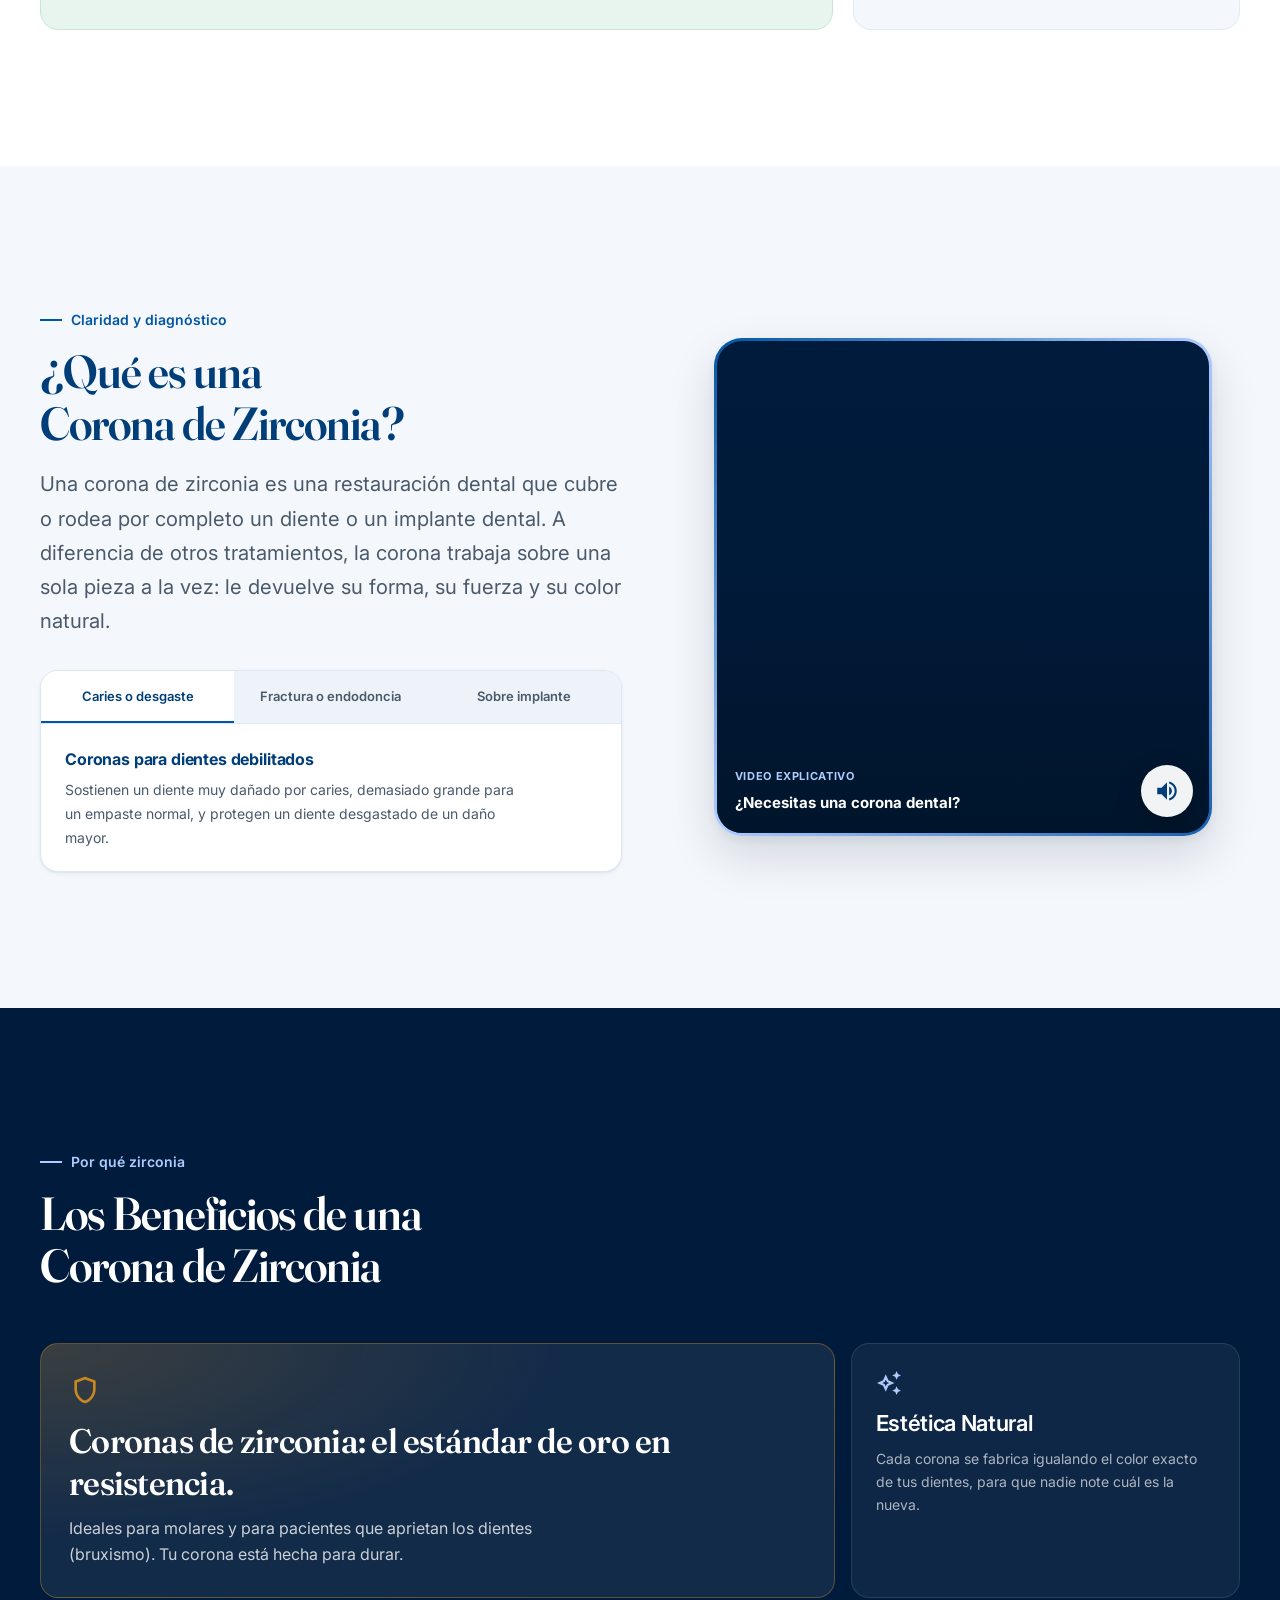
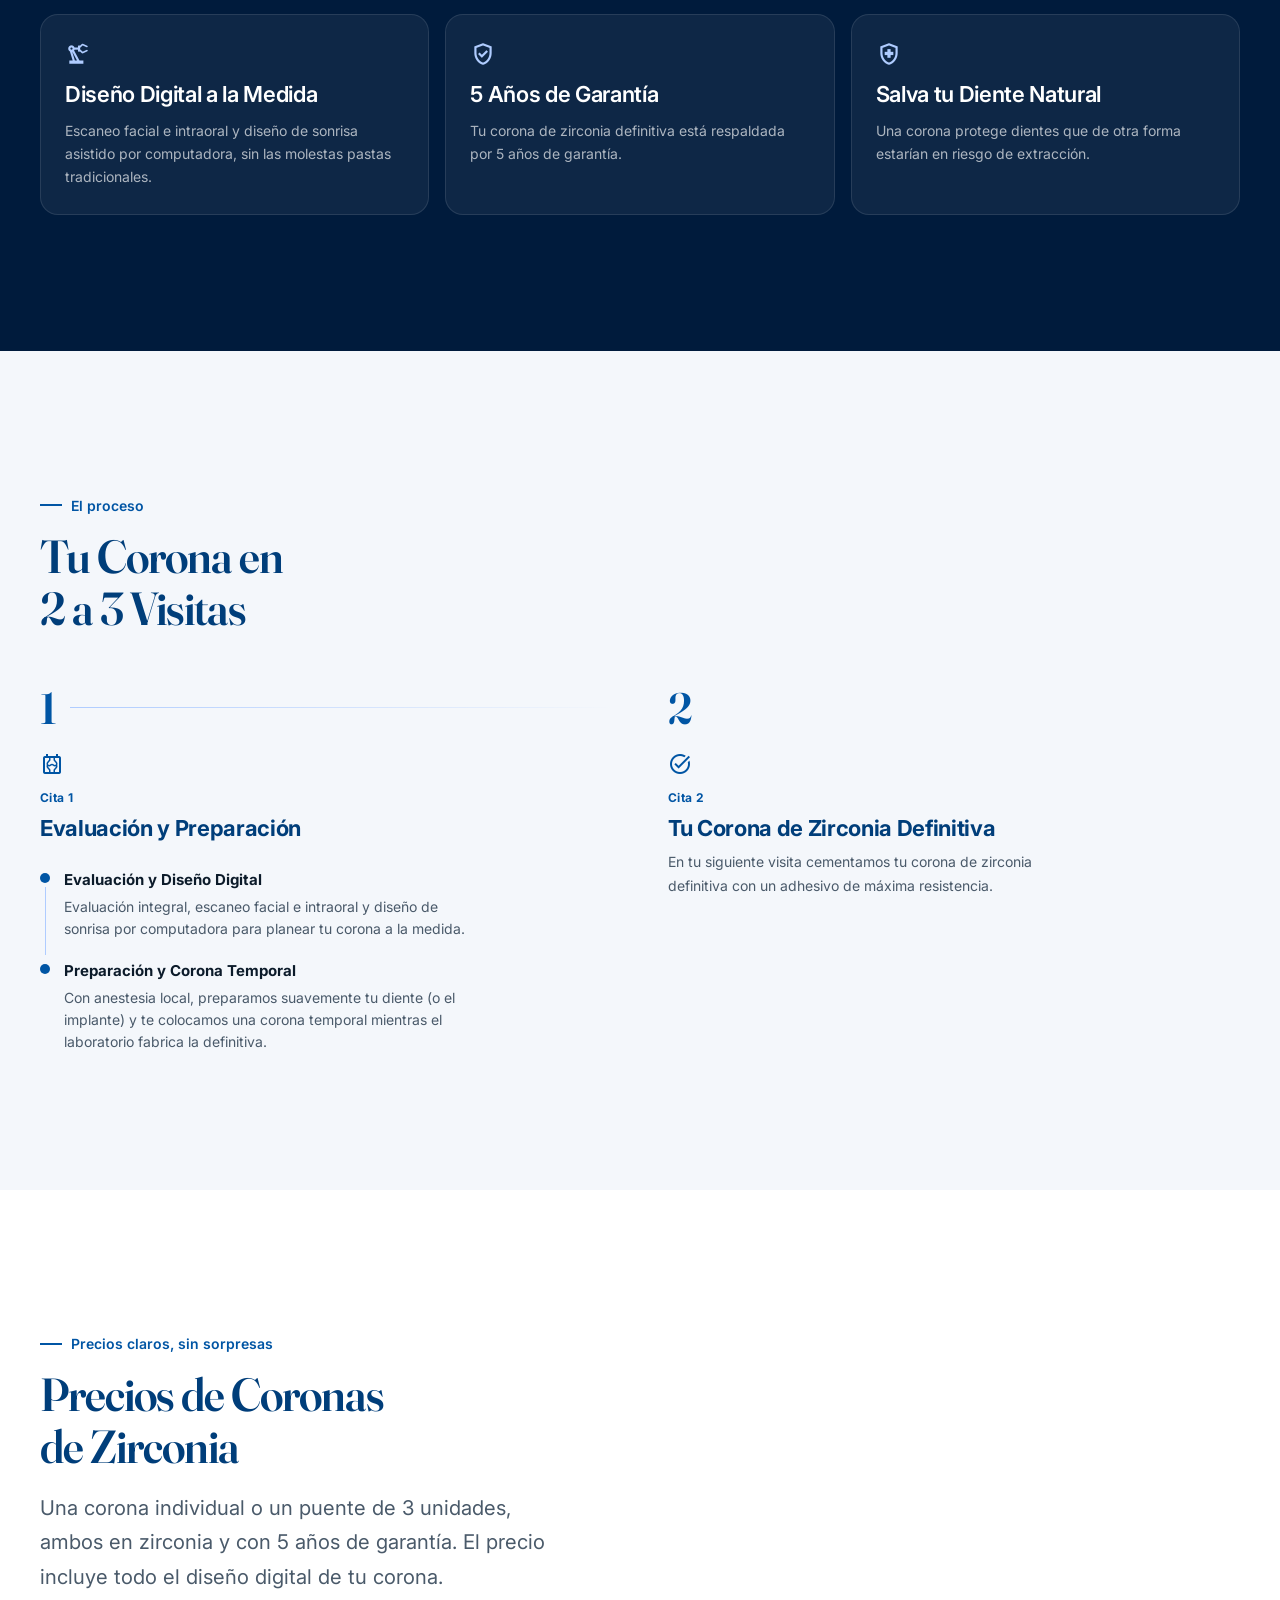
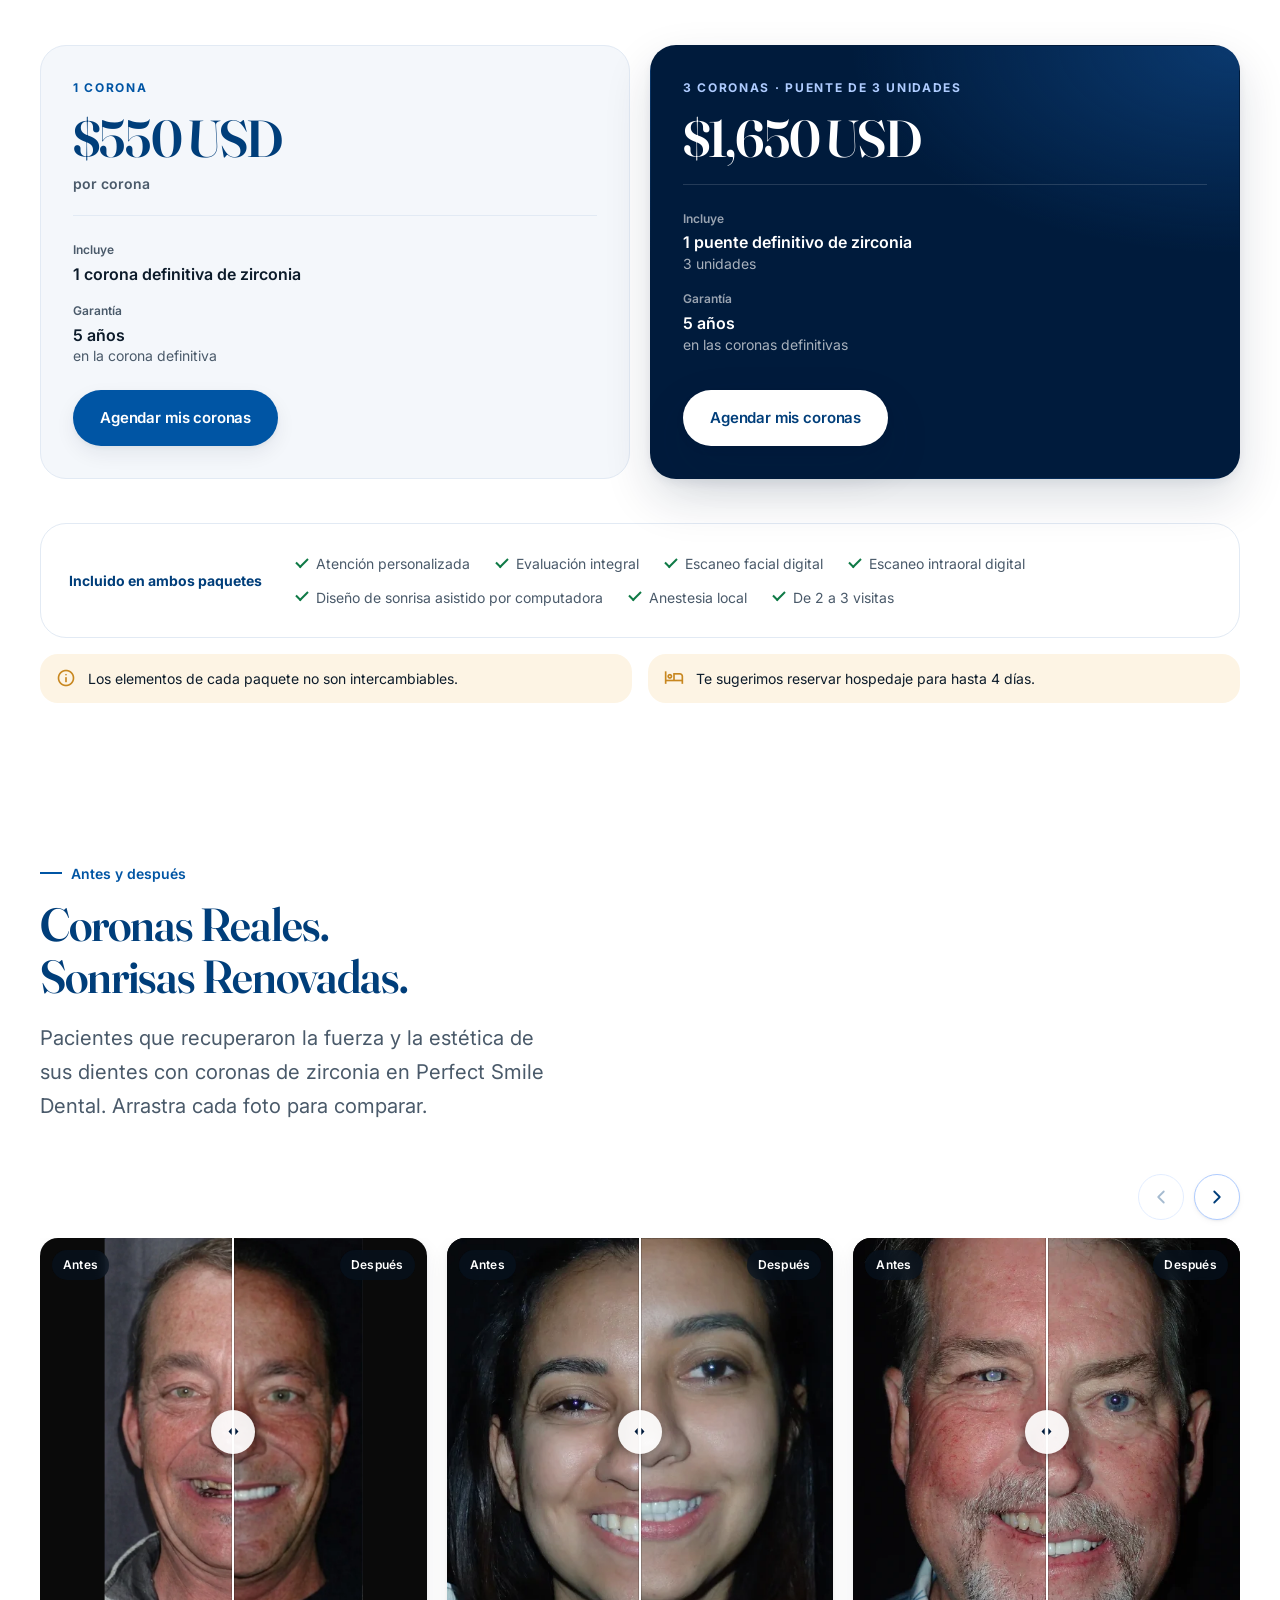
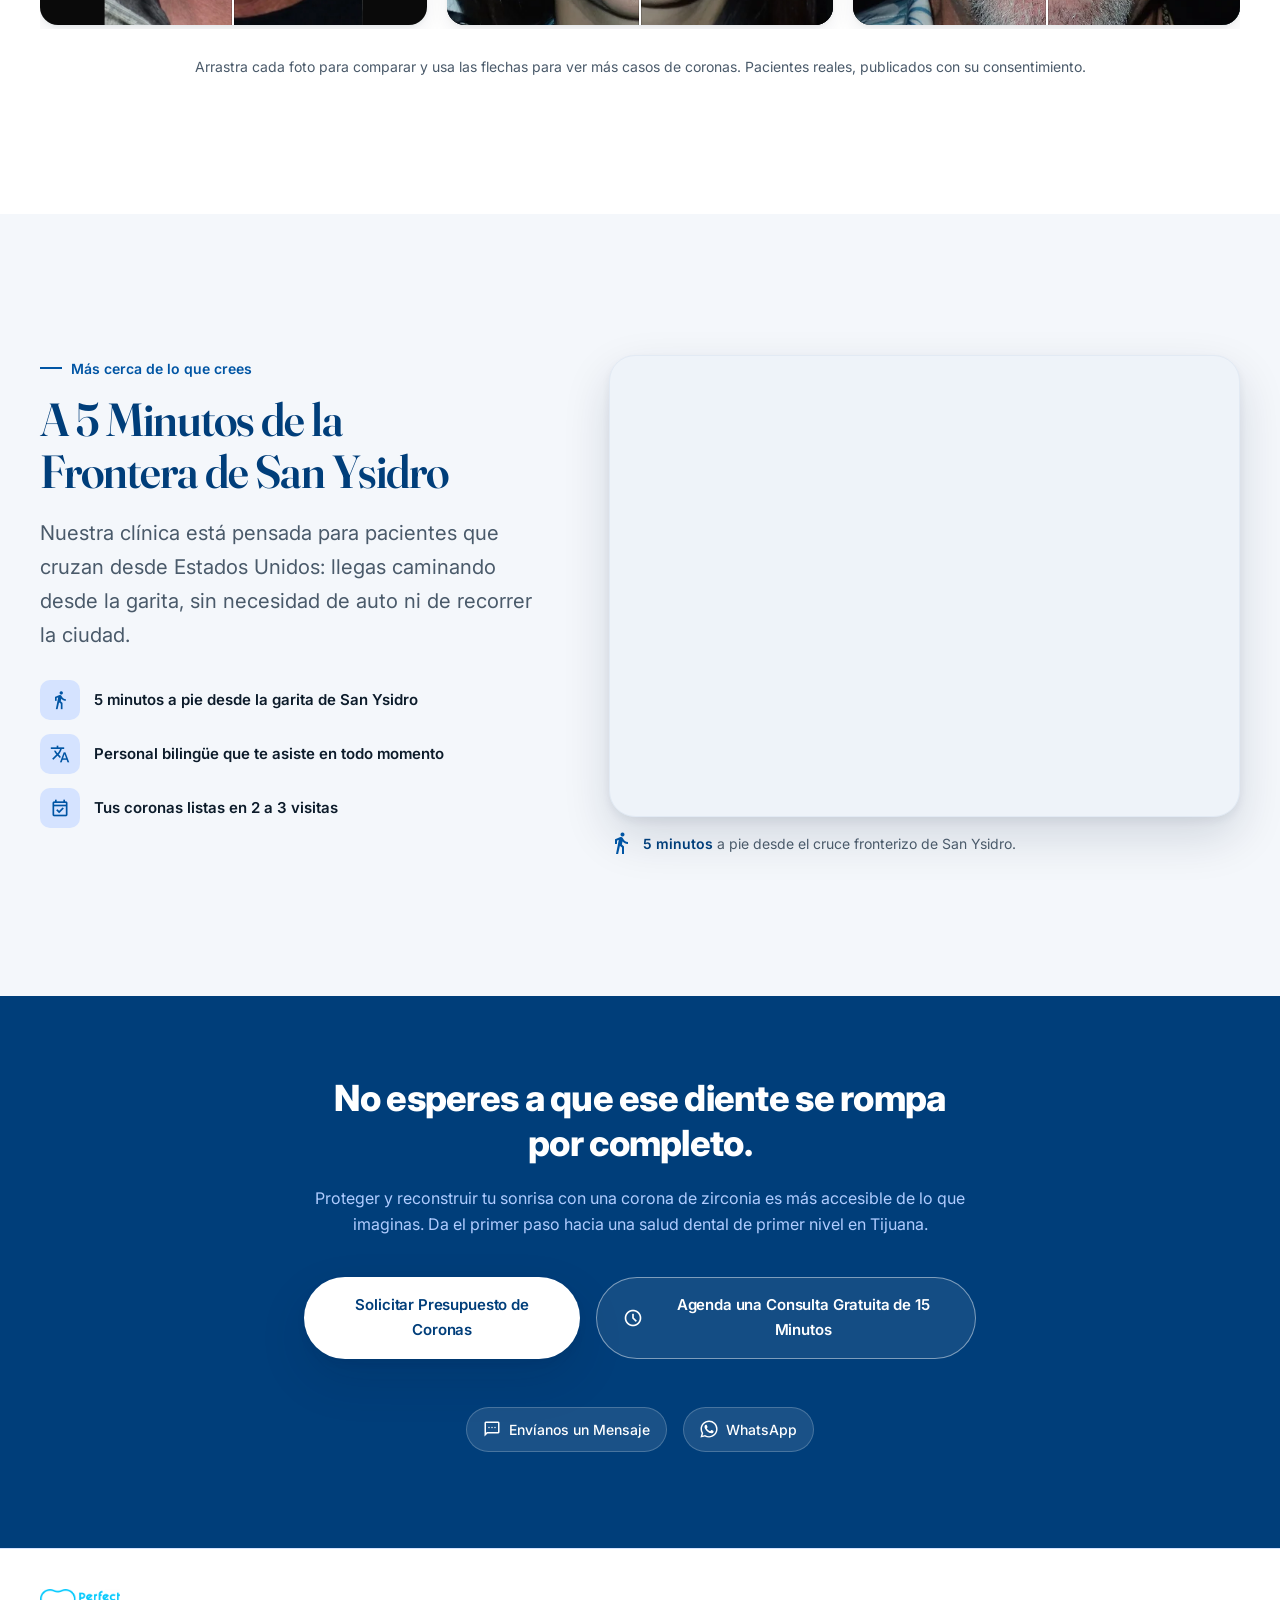
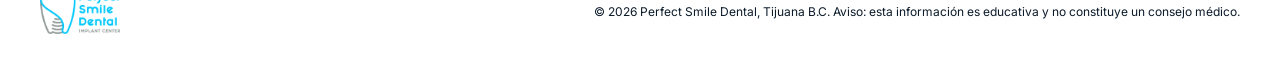
==== commit 5d4764da: "carrusel" ====
--- a/es/index.html
+++ b/es/index.html
@@ -139,24 +139,35 @@
                 <span class="stat__lead">Ahorra hasta</span> <span class="stat__figure">70%</span>
                 <span class="stat__note">frente al precio promedio de una corona en EE. UU.</span>
               </div>
-              <div
-                class="bars"
-                role="img"
-                aria-label="Corona en EE. UU. (promedio): 100%. Corona en Perfect Smile Dental: 30%."
-              >
-                <div class="bar">
-                  <span class="bar__label">Corona en EE. UU. (promedio)</span>
-                  <span class="bar__track"
-                    ><span class="bar__fill bar__fill--from" style="--w: 100%"></span
-                  ></span>
-                </div>
-                <div class="bar">
-                  <span class="bar__label bar__label--to">Corona en Perfect Smile Dental</span>
-                  <span class="bar__track"
-                    ><span class="bar__fill bar__fill--to" style="--w: 30%"></span
-                  ></span>
-                </div>
-              </div>
+           <div
+  class="bars bars--compare"
+  role="img"
+  aria-label="Corona en EE. UU. (promedio): 100%. Corona en Perfect Smile Dental: 30%. Ahorras hasta 70%."
+>
+  <div class="bar">
+    <div class="bar__head">
+      <span class="bar__label">Corona en EE. UU. (promedio)</span>
+      <span class="bar__value bar__value--from">100%</span>
+    </div>
+    <span class="bar__track">
+      <span class="bar__fill bar__fill--from" style="--w: 100%"></span>
+    </span>
+  </div>
+
+  <div class="bar">
+    <div class="bar__head">
+      <span class="bar__label bar__label--to">Corona en Perfect Smile Dental</span>
+      <span class="bar__value bar__value--to">30%</span>
+    </div>
+    <span class="bar__track">
+      <span class="bar__fill bar__fill--to" style="--w: 30%"></span>
+      <span class="bar__save" style="--w: 70%">
+        <span class="material-symbols-outlined" aria-hidden="true">savings</span>
+        Ahorras 70%
+      </span>
+    </span>
+  </div>
+</div>
               <div class="card__body">
                 <h3 class="card__title">Coronas de zirconia por cientos, no miles, de dólares</h3>
                 <p class="card__text">
@@ -477,151 +488,90 @@
               Perfect Smile Dental. Arrastra cada foto para comparar.
             </p>
           </div>
-         <div class="cases">
-            <figure class="ba" style="--pos: 50%">
-              <div class="ba__stage" data-empty="Photo coming soon">
-                <img
-                  class="ba__img"
-                  src="/assets/img/before1.webp"
-                  alt="Patient before their zirconia crowns"
-                  loading="lazy"
-                  decoding="async"
-                />
-                <img
-                  class="ba__img ba__img--after"
-                  src="/assets/img/after1.webp"
-                  alt="The same patient with their zirconia crowns"
-                  loading="lazy"
-                  decoding="async"
-                />
-                <span class="ba__line" aria-hidden="true"></span>
-                <span class="ba__knob" aria-hidden="true">
-                  <svg viewBox="0 0 24 24" width="17" height="17" fill="currentColor">
-                    <path d="M9.5 7 5 12l4.5 5V7Zm5 0v10l4.5-5-4.5-5Z"></path>
-                  </svg>
-                </span>
-                <span class="ba__tag ba__tag--before">Before</span>
-                <span class="ba__tag ba__tag--after">After</span>
-                <input
-                  class="ba__range"
-                  type="range"
-                  min="0"
-                  max="100"
-                  value="50"
-                  step="0.1"
-                  aria-label="Before and after comparison — Case 1"
-                />
-              </div>
-            </figure>
-            <figure class="ba" style="--pos: 50%">
-              <div class="ba__stage" data-empty="Photo coming soon">
-                <img
-                  class="ba__img"
-                  src="/assets/img/before2.webp"
-                  alt="Patient before their zirconia crowns"
-                  loading="lazy"
-                  decoding="async"
-                />
-                <img
-                  class="ba__img ba__img--after"
-                  src="/assets/img/after2.webp"
-                  alt="The same patient with their zirconia crowns"
-                  loading="lazy"
-                  decoding="async"
-                />
-                <span class="ba__line" aria-hidden="true"></span>
-                <span class="ba__knob" aria-hidden="true">
-                  <svg viewBox="0 0 24 24" width="17" height="17" fill="currentColor">
-                    <path d="M9.5 7 5 12l4.5 5V7Zm5 0v10l4.5-5-4.5-5Z"></path>
-                  </svg>
-                </span>
-                <span class="ba__tag ba__tag--before">Before</span>
-                <span class="ba__tag ba__tag--after">After</span>
-                <input
-                  class="ba__range"
-                  type="range"
-                  min="0"
-                  max="100"
-                  value="50"
-                  step="0.1"
-                  aria-label="Before and after comparison — Case 2"
-                />
-              </div>
-            </figure>
-            <figure class="ba" style="--pos: 50%">
-              <div class="ba__stage" data-empty="Photo coming soon">
-                <img
-                  class="ba__img"
-                  src="/assets/img/before3.webp"
-                  alt="Patient before their zirconia crowns"
-                  loading="lazy"
-                  decoding="async"
-                />
-                <img
-                  class="ba__img ba__img--after"
-                  src="/assets/img/after3.webp"
-                  alt="The same patient with their zirconia crowns"
-                  loading="lazy"
-                  decoding="async"
-                />
-                <span class="ba__line" aria-hidden="true"></span>
-                <span class="ba__knob" aria-hidden="true">
-                  <svg viewBox="0 0 24 24" width="17" height="17" fill="currentColor">
-                    <path d="M9.5 7 5 12l4.5 5V7Zm5 0v10l4.5-5-4.5-5Z"></path>
-                  </svg>
-                </span>
-                <span class="ba__tag ba__tag--before">Before</span>
-                <span class="ba__tag ba__tag--after">After</span>
-                <input
-                  class="ba__range"
-                  type="range"
-                  min="0"
-                  max="100"
-                  value="50"
-                  step="0.1"
-                  aria-label="Before and after comparison — Case 3"
-                />
-              </div>
-            </figure>
-               <figure class="ba" style="--pos: 50%">
-              <div class="ba__stage" data-empty="Photo coming soon">
-                <img
-                  class="ba__img"
-                  src="/assets/img/before4.webp"
-                  alt="Patient before their zirconia crowns"
-                  loading="lazy"
-                  decoding="async"
-                />
-                <img
-                  class="ba__img ba__img--after"
-                  src="/assets/img/after4.webp"
-                  alt="The same patient with their zirconia crowns"
-                  loading="lazy"
-                  decoding="async"
-                />
-                <span class="ba__line" aria-hidden="true"></span>
-                <span class="ba__knob" aria-hidden="true">
-                  <svg viewBox="0 0 24 24" width="17" height="17" fill="currentColor">
-                    <path d="M9.5 7 5 12l4.5 5V7Zm5 0v10l4.5-5-4.5-5Z"></path>
-                  </svg>
-                </span>
-                <span class="ba__tag ba__tag--before">Before</span>
-                <span class="ba__tag ba__tag--after">After</span>
-                <input
-                  class="ba__range"
-                  type="range"
-                  min="0"
-                  max="100"
-                  value="50"
-                  step="0.1"
-                  aria-label="Before and after comparison — Case 3"
-                />
-              </div>
-            </figure>
-          </div>
-          <p class="cases__hint">
-            Arrastra cada foto para comparar. Pacientes reales, publicados con su consentimiento.
-          </p>
+      <div class="ba-carousel" data-ba-carousel>
+  <div class="cases">
+    <figure class="ba" style="--pos: 50%">
+      <div class="ba__stage" data-empty="Foto pendiente">
+        <img class="ba__img" src="/assets/img/before1.webp" alt="Paciente antes de sus coronas de zirconia" loading="lazy" decoding="async" />
+        <img class="ba__img ba__img--after" src="/assets/img/after1.webp" alt="El mismo paciente con sus coronas de zirconia" loading="lazy" decoding="async" />
+        <span class="ba__line" aria-hidden="true"></span>
+        <span class="ba__knob" aria-hidden="true">
+          <svg viewBox="0 0 24 24" width="17" height="17" fill="currentColor"><path d="M9.5 7 5 12l4.5 5V7Zm5 0v10l4.5-5-4.5-5Z"></path></svg>
+        </span>
+        <span class="ba__tag ba__tag--before">Antes</span>
+        <span class="ba__tag ba__tag--after">Después</span>
+        <input class="ba__range" type="range" min="0" max="100" value="50" step="0.1" aria-label="Comparación antes y después — Caso 1" />
+      </div>
+    </figure>
+
+    <figure class="ba" style="--pos: 50%">
+      <div class="ba__stage" data-empty="Foto pendiente">
+        <img class="ba__img" src="/assets/img/before2.webp" alt="Paciente antes de sus coronas de zirconia" loading="lazy" decoding="async" />
+        <img class="ba__img ba__img--after" src="/assets/img/after2.webp" alt="El mismo paciente con sus coronas de zirconia" loading="lazy" decoding="async" />
+        <span class="ba__line" aria-hidden="true"></span>
+        <span class="ba__knob" aria-hidden="true">
+          <svg viewBox="0 0 24 24" width="17" height="17" fill="currentColor"><path d="M9.5 7 5 12l4.5 5V7Zm5 0v10l4.5-5-4.5-5Z"></path></svg>
+        </span>
+        <span class="ba__tag ba__tag--before">Antes</span>
+        <span class="ba__tag ba__tag--after">Después</span>
+        <input class="ba__range" type="range" min="0" max="100" value="50" step="0.1" aria-label="Comparación antes y después — Caso 2" />
+      </div>
+    </figure>
+
+    <figure class="ba" style="--pos: 50%">
+      <div class="ba__stage" data-empty="Foto pendiente">
+        <img class="ba__img" src="/assets/img/before3.webp" alt="Paciente antes de sus coronas de zirconia" loading="lazy" decoding="async" />
+        <img class="ba__img ba__img--after" src="/assets/img/after3.webp" alt="El mismo paciente con sus coronas de zirconia" loading="lazy" decoding="async" />
+        <span class="ba__line" aria-hidden="true"></span>
+        <span class="ba__knob" aria-hidden="true">
+          <svg viewBox="0 0 24 24" width="17" height="17" fill="currentColor"><path d="M9.5 7 5 12l4.5 5V7Zm5 0v10l4.5-5-4.5-5Z"></path></svg>
+        </span>
+        <span class="ba__tag ba__tag--before">Antes</span>
+        <span class="ba__tag ba__tag--after">Después</span>
+        <input class="ba__range" type="range" min="0" max="100" value="50" step="0.1" aria-label="Comparación antes y después — Caso 3" />
+      </div>
+    </figure>
+
+    <figure class="ba" style="--pos: 50%">
+      <div class="ba__stage" data-empty="Foto pendiente">
+        <img class="ba__img" src="/assets/img/before4.webp" alt="Paciente antes de sus coronas de zirconia" loading="lazy" decoding="async" />
+        <img class="ba__img ba__img--after" src="/assets/img/after4.webp" alt="El mismo paciente con sus coronas de zirconia" loading="lazy" decoding="async" />
+        <span class="ba__line" aria-hidden="true"></span>
+        <span class="ba__knob" aria-hidden="true">
+          <svg viewBox="0 0 24 24" width="17" height="17" fill="currentColor"><path d="M9.5 7 5 12l4.5 5V7Zm5 0v10l4.5-5-4.5-5Z"></path></svg>
+        </span>
+        <span class="ba__tag ba__tag--before">Antes</span>
+        <span class="ba__tag ba__tag--after">Después</span>
+        <input class="ba__range" type="range" min="0" max="100" value="50" step="0.1" aria-label="Comparación antes y después — Caso 4" />
+      </div>
+    </figure>
+
+    <figure class="ba" style="--pos: 50%">
+      <div class="ba__stage" data-empty="Foto pendiente">
+        <img class="ba__img" src="/assets/img/before5.webp" alt="Paciente antes de sus coronas de zirconia" loading="lazy" decoding="async" />
+        <img class="ba__img ba__img--after" src="/assets/img/after5.webp" alt="El mismo paciente con sus coronas de zirconia" loading="lazy" decoding="async" />
+        <span class="ba__line" aria-hidden="true"></span>
+        <span class="ba__knob" aria-hidden="true">
+          <svg viewBox="0 0 24 24" width="17" height="17" fill="currentColor"><path d="M9.5 7 5 12l4.5 5V7Zm5 0v10l4.5-5-4.5-5Z"></path></svg>
+        </span>
+        <span class="ba__tag ba__tag--before">Antes</span>
+        <span class="ba__tag ba__tag--after">Después</span>
+        <input class="ba__range" type="range" min="0" max="100" value="50" step="0.1" aria-label="Comparación antes y después — Caso 5" />
+      </div>
+    </figure>
+  </div>
+
+  <div class="ba-nav" role="group" aria-label="Ver casos">
+    <button type="button" class="ba-nav__btn" data-ba-prev aria-label="Caso anterior">
+      <svg viewBox="0 0 24 24" width="22" height="22" fill="none" stroke="currentColor" stroke-width="2" stroke-linecap="round" stroke-linejoin="round" aria-hidden="true"><path d="M15 18l-6-6 6-6"/></svg>
+    </button>
+    <button type="button" class="ba-nav__btn" data-ba-next aria-label="Caso siguiente">
+      <svg viewBox="0 0 24 24" width="22" height="22" fill="none" stroke="currentColor" stroke-width="2" stroke-linecap="round" stroke-linejoin="round" aria-hidden="true"><path d="M9 6l6 6-6 6"/></svg>
+    </button>
+  </div>
+</div>
+
+<p class="cases__hint">Arrastra cada foto para comparar y usa las flechas para ver más casos de coronas. Pacientes reales, publicados con su consentimiento.</p>
         </div>
       </section>
       <section id="ubicacion" class="section">
--- a/styles.css
+++ b/styles.css
@@ -1032,7 +1032,7 @@
   gap: var(--gap);
 }
 @media (min-width: 560px) { .cases { --cols: 2; } }
-@media (min-width: 1024px) { .cases { --cols: 4; --gap: 20px; } }
+@media (min-width: 1024px) { .cases { --cols: 3; --gap: 20px; } }
 
 .ba {
   margin: 0;
@@ -1590,4 +1590,210 @@
   line-height: 1.6;
   color: var(--psd-ink-soft);
   max-width: 46ch;
+}
+
+/* ---------- Savings comparison (enhanced) ---------- */
+.bars--compare {
+  --bar-h: 44px;
+  --bar-radius: 999px;
+  --c-from: #94a3b8;
+  --c-from-2: #cbd5e1;
+  --c-to: #0055a4;
+  --c-to-2: #175ead;
+  --c-save: #1a7f4b;
+  --c-save-bg: #e9f7ef;
+
+  display: grid;
+  gap: 1.5rem;
+  margin: 1.75rem 0;
+}
+
+.bars--compare .bar {
+  display: grid;
+  gap: 0.5rem;
+}
+
+.bars--compare .bar__head {
+  display: flex;
+  justify-content: space-between;
+  align-items: baseline;
+  gap: 1rem;
+}
+
+.bars--compare .bar__label {
+  font-size: 0.95rem;
+  font-weight: 500;
+  color: #475569;
+}
+
+.bars--compare .bar__label--to {
+  font-weight: 700;
+  color: #003e7a;
+}
+
+.bars--compare .bar__value {
+  font-weight: 800;
+  font-size: 1.25rem;
+  line-height: 1;
+}
+
+.bars--compare .bar__value--from {
+  color: #64748b;
+  text-decoration: line-through;
+  text-decoration-thickness: 2px;
+}
+
+.bars--compare .bar__value--to {
+  color: #0055a4;
+  font-size: 1.6rem;
+}
+
+.bars--compare .bar__track {
+  position: relative;
+  display: flex;
+  height: var(--bar-h);
+  border-radius: var(--bar-radius);
+  background: #f1f5f9;
+  overflow: hidden;
+}
+
+.bars--compare .bar__fill {
+  height: 100%;
+  width: 0;
+  border-radius: var(--bar-radius);
+  transition: width 1.1s cubic-bezier(0.22, 1, 0.36, 1);
+}
+
+.bars--compare .bar__fill--from {
+  background: repeating-linear-gradient(
+    -45deg,
+    var(--c-from) 0 10px,
+    var(--c-from-2) 10px 20px
+  );
+}
+
+.bars--compare .bar__fill--to {
+  background: linear-gradient(90deg, var(--c-to), var(--c-to-2));
+  box-shadow: 0 6px 18px rgba(0, 85, 164, 0.35);
+  transition-delay: 0.25s;
+}
+
+/* "You save" zone: fills the rest of the PSD track */
+.bars--compare .bar__save {
+  display: flex;
+  align-items: center;
+  justify-content: center;
+  gap: 0.4rem;
+  flex: 0 0 var(--w);
+  margin-left: 6px;
+  border: 2px dashed var(--c-save);
+  border-radius: var(--bar-radius);
+  background: var(--c-save-bg);
+  color: var(--c-save);
+  font-weight: 800;
+  font-size: 0.95rem;
+  white-space: nowrap;
+  opacity: 0;
+  transform: translateX(12px);
+  transition: opacity 0.5s ease 1.1s, transform 0.5s ease 1.1s;
+}
+
+.bars--compare .bar__save .material-symbols-outlined {
+  font-size: 1.25rem;
+}
+
+/* Animated state */
+.bars--compare.is-in .bar__fill {
+  width: var(--w);
+}
+
+.bars--compare.is-in .bar__save {
+  opacity: 1;
+  transform: none;
+}
+
+/* Small screens: shorter save label */
+@media (max-width: 480px) {
+  .bars--compare {
+    --bar-h: 38px;
+  }
+  .bars--compare .bar__save {
+    font-size: 0.8rem;
+  }
+  .bars--compare .bar__save .material-symbols-outlined {
+    display: none;
+  }
+}
+
+/* No animation for users who prefer reduced motion */
+@media (prefers-reduced-motion: reduce) {
+  .bars--compare .bar__fill,
+  .bars--compare .bar__save {
+    transition: none;
+  }
+}
+
+/* ============================================================ */
+/* ANTES Y DESPUÉS EN CARRUSEL                                   */
+/* 3 visibles en escritorio, 2 en tablet, 1 (con asomo) en móvil */
+/* ============================================================ */
+
+.ba-carousel { display: grid; gap: 18px; }
+
+/* La pista: scroll horizontal con imán en cada caso */
+.ba-carousel .cases {
+  --per-view: 1.12;
+  --gap: 16px;
+  display: flex;
+  flex-wrap: nowrap;
+  justify-content: flex-start;
+  gap: var(--gap);
+  overflow-x: auto;
+  overscroll-behavior-x: contain;
+  scroll-snap-type: x mandatory;
+  scroll-behavior: smooth;
+  scrollbar-width: none;
+  padding-bottom: 4px; /* que no se corte la sombra */
+}
+.ba-carousel .cases::-webkit-scrollbar { display: none; }
+
+@media (min-width: 640px)  { .ba-carousel .cases { --per-view: 2; } }
+@media (min-width: 1024px) { .ba-carousel .cases { --per-view: 3; --gap: 20px; } }
+
+.ba-carousel .ba {
+  flex: 0 0 calc((100% - (var(--per-view) - 1) * var(--gap)) / var(--per-view));
+  scroll-snap-align: start;
+}
+
+/* Flechas: debajo de las imágenes en móvil, centradas */
+.ba-nav { display: flex; justify-content: center; gap: 10px; }
+
+/* Escritorio y tablet: arriba a la derecha del carrusel */
+@media (min-width: 768px) {
+  .ba-nav { order: -1; justify-content: flex-end; }
+}
+
+.ba-nav__btn {
+  width: 46px;
+  height: 46px;
+  border-radius: 50%;
+  border: 1px solid var(--psd-blue-200);
+  background: var(--psd-surface);
+  color: var(--psd-primary);
+  display: grid;
+  place-items: center;
+  cursor: pointer;
+  box-shadow: var(--shadow-sm);
+  transition: background-color .18s ease, color .18s ease, opacity .18s ease, transform .12s ease;
+}
+.ba-nav__btn:hover:not(:disabled) { background: var(--psd-accent); border-color: var(--psd-accent); color: #fff; }
+.ba-nav__btn:active:not(:disabled) { transform: scale(.95); }
+.ba-nav__btn:disabled { opacity: .35; cursor: default; box-shadow: none; }
+.ba-nav__btn svg { display: block; }
+
+/* Si caben todos los casos, las flechas sobran */
+.ba-carousel.is-static .ba-nav { display: none; }
+
+@media (prefers-reduced-motion: reduce) {
+  .ba-carousel .cases { scroll-behavior: auto; }
 }
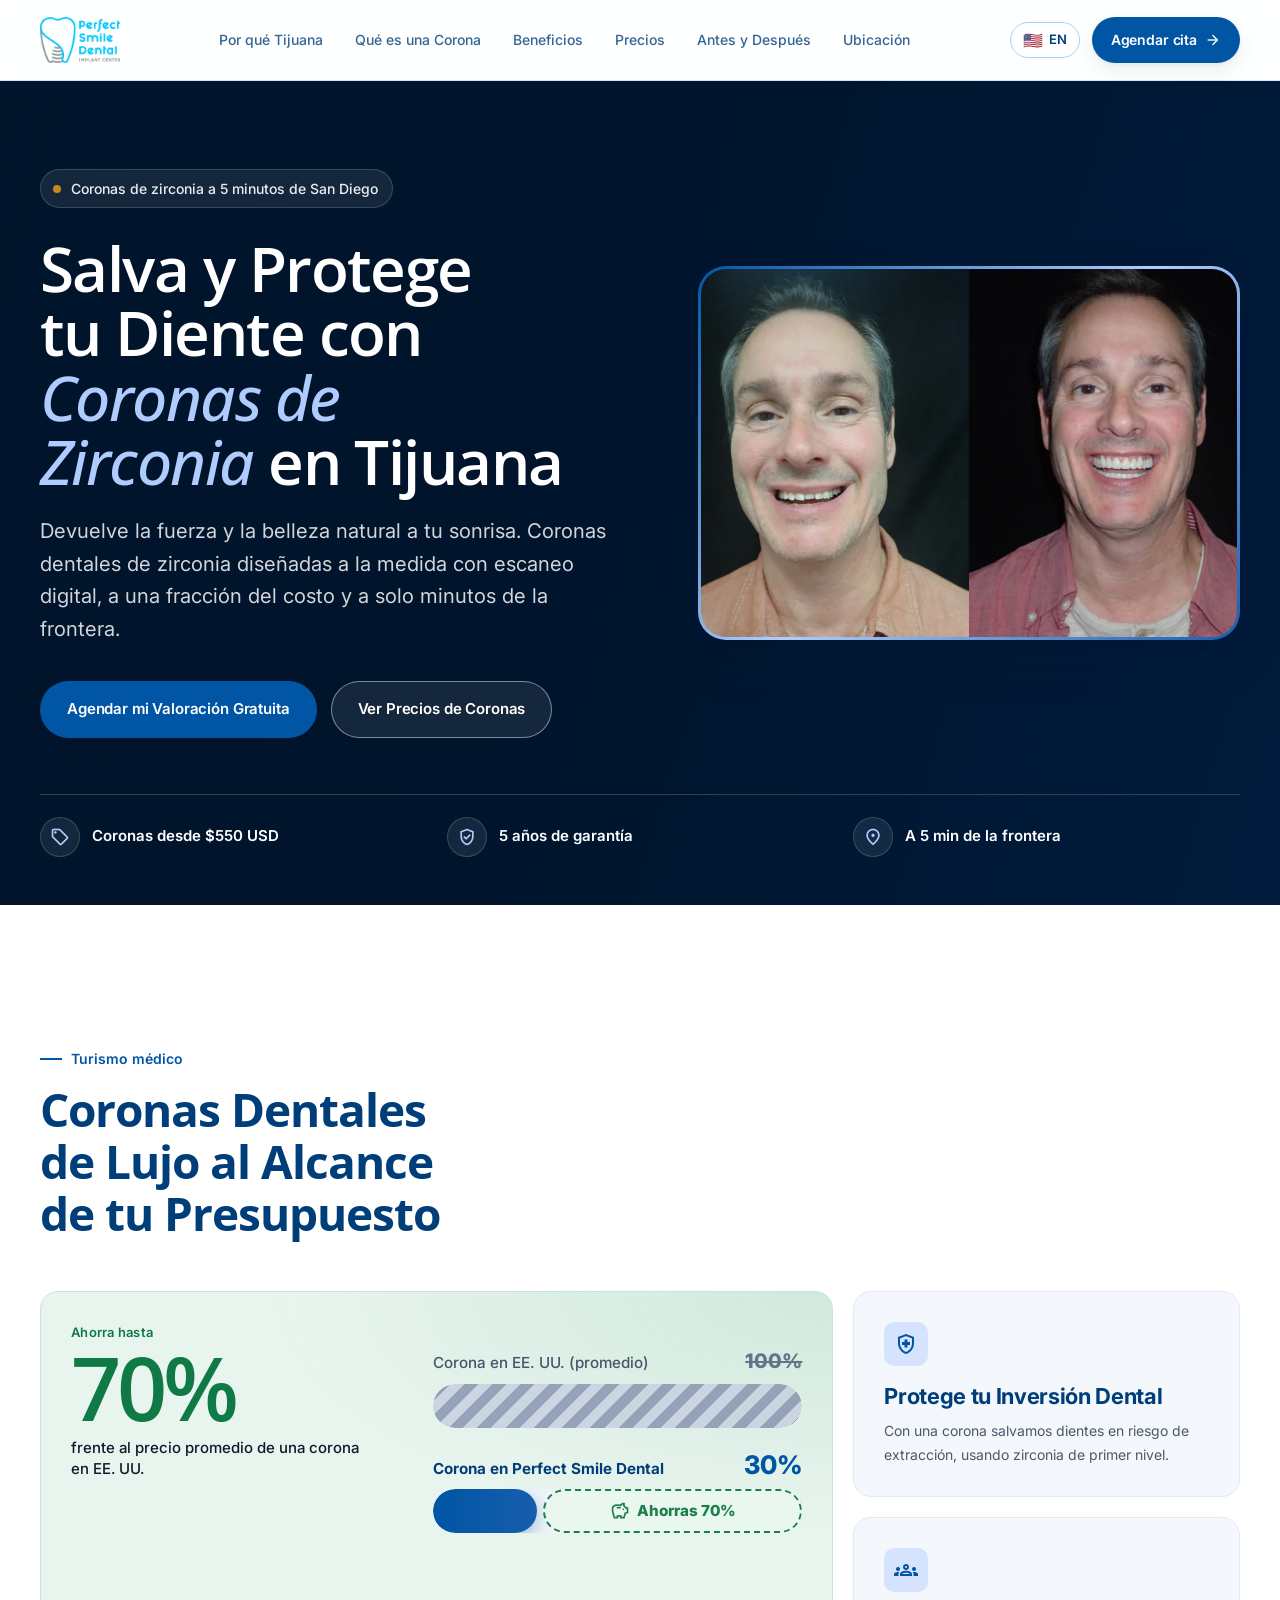
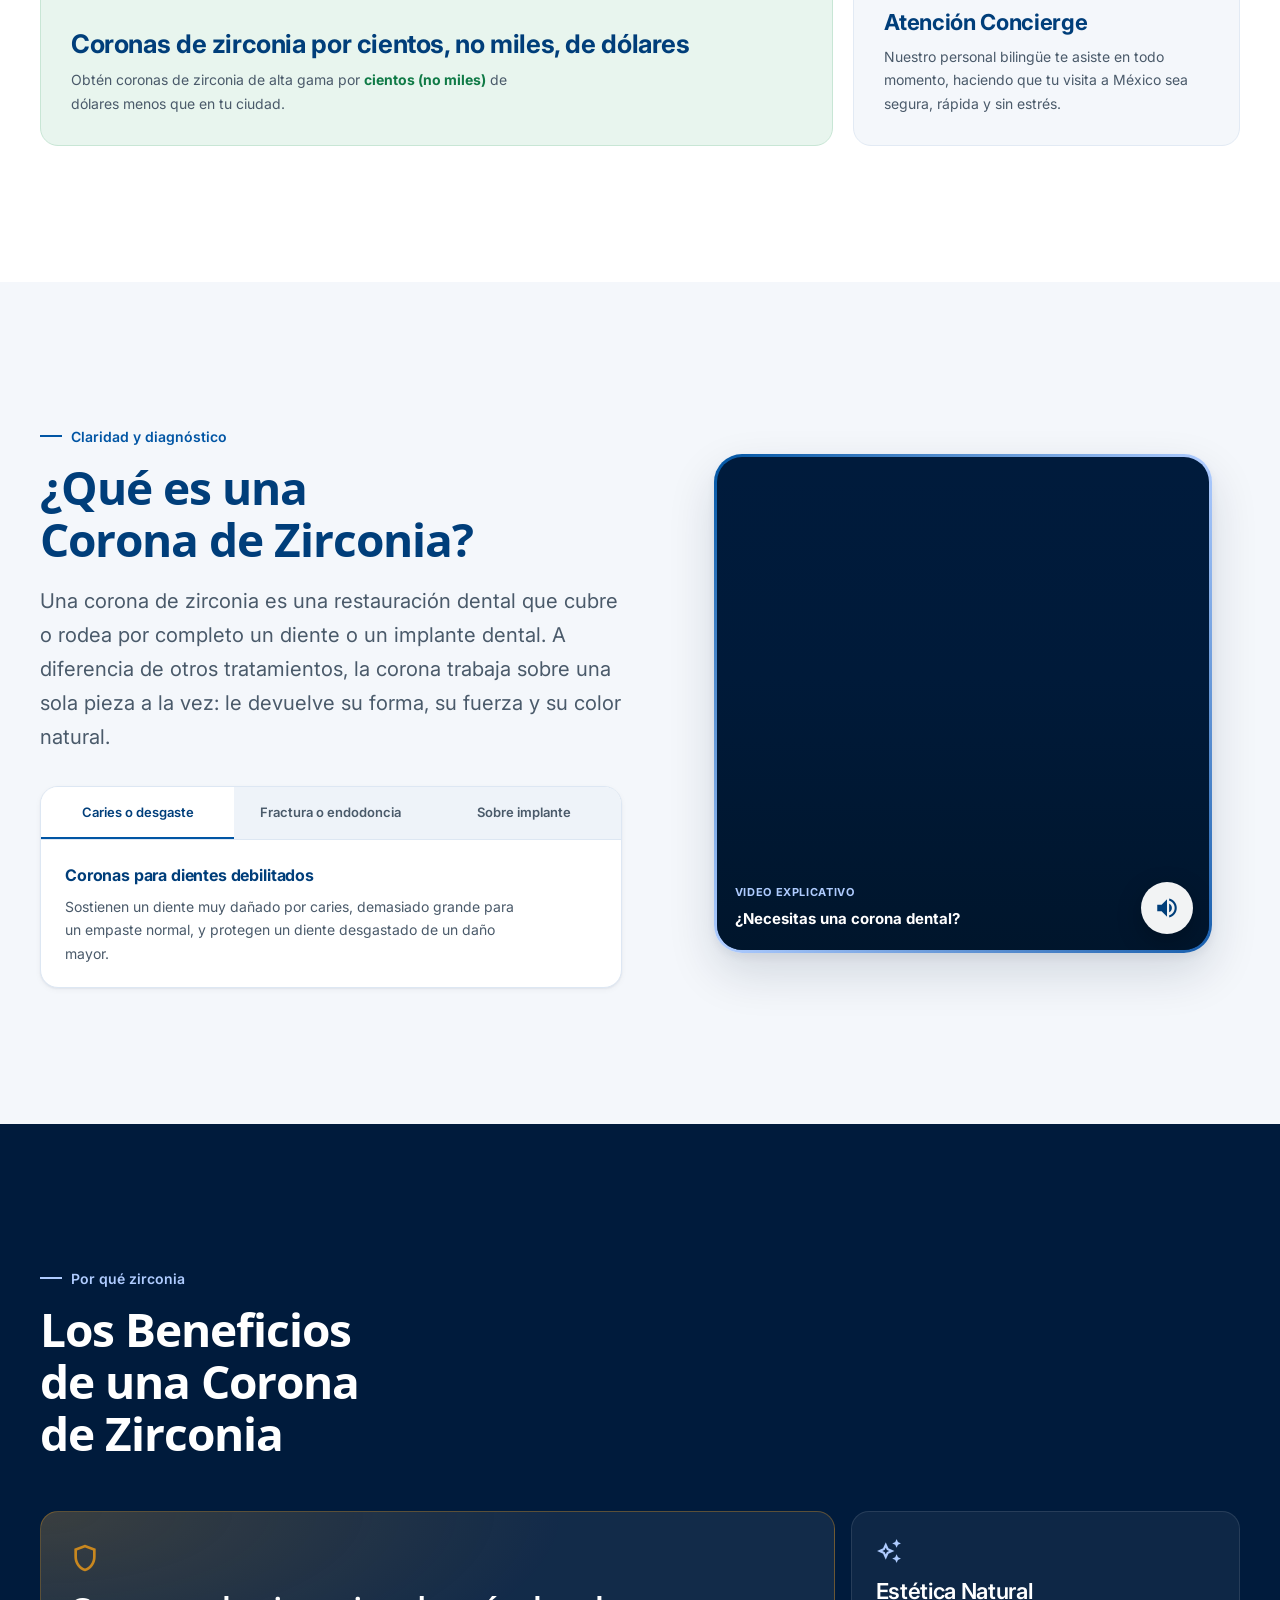
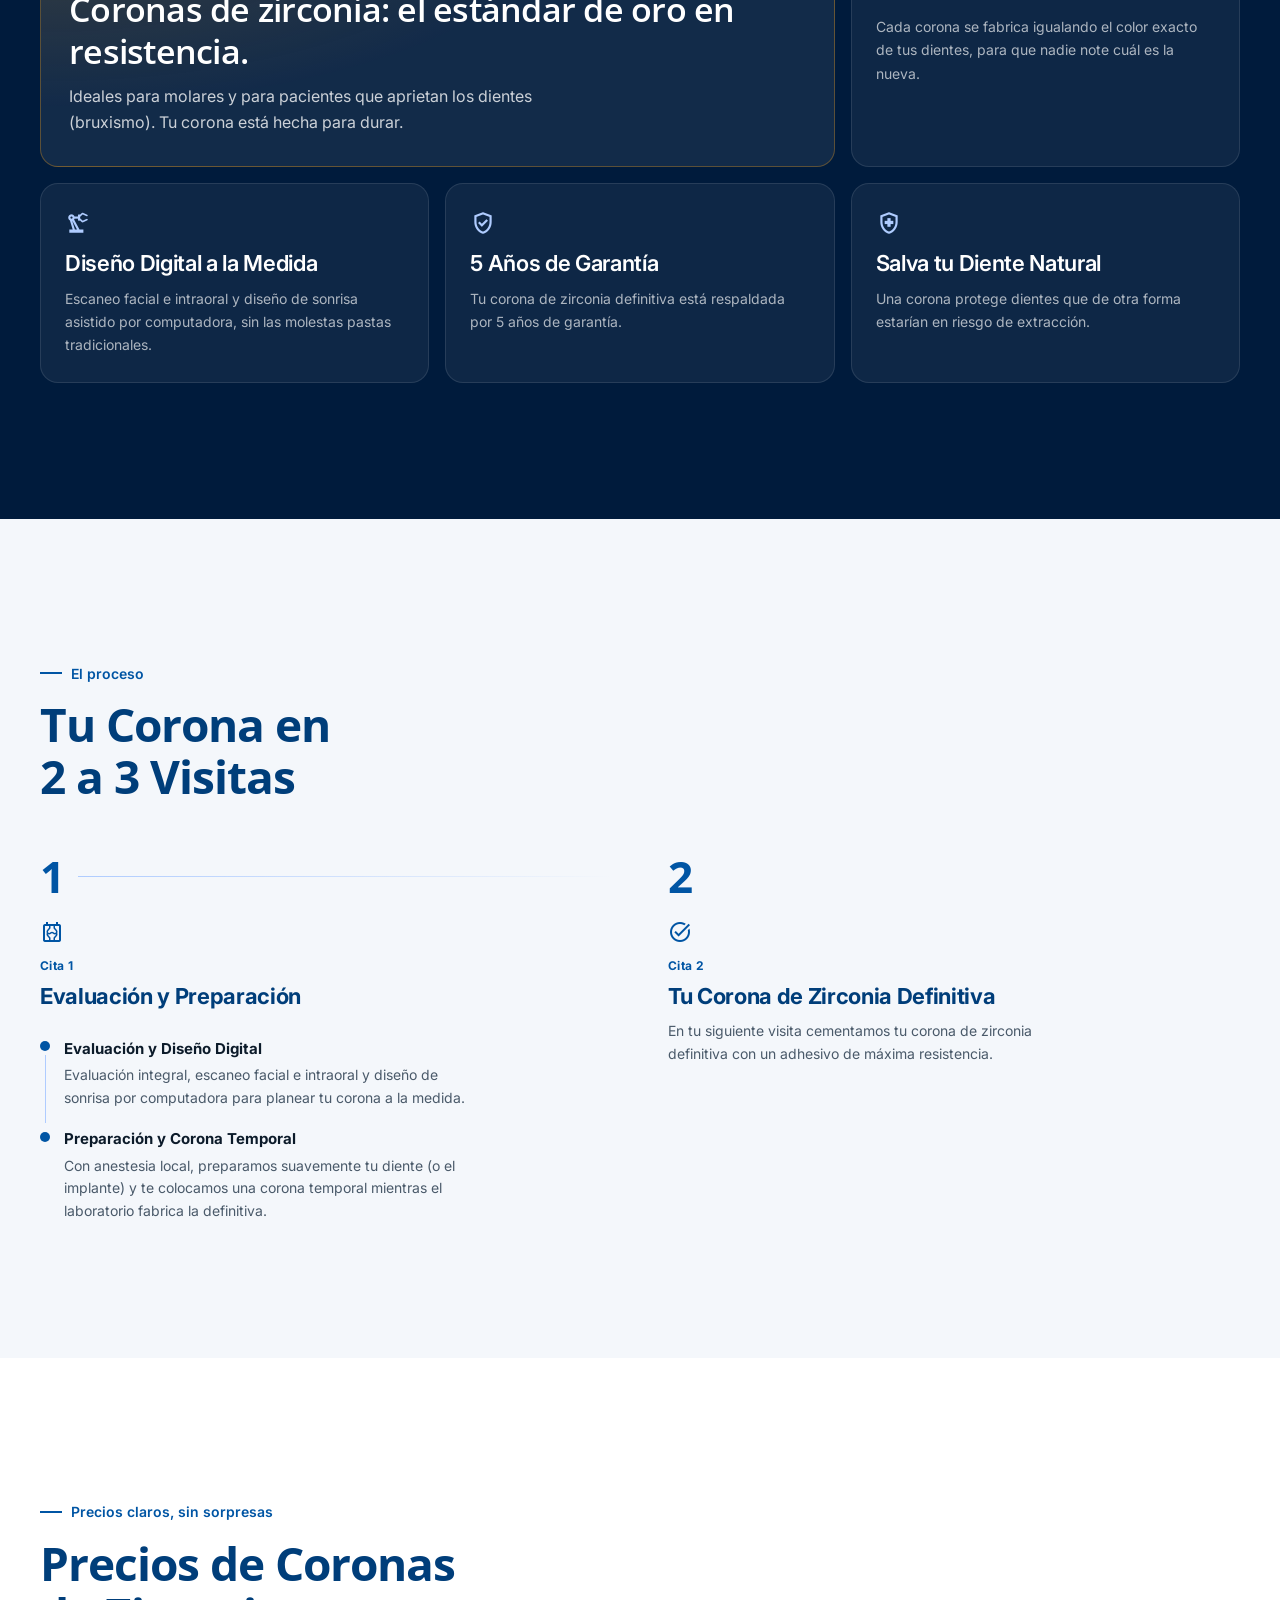
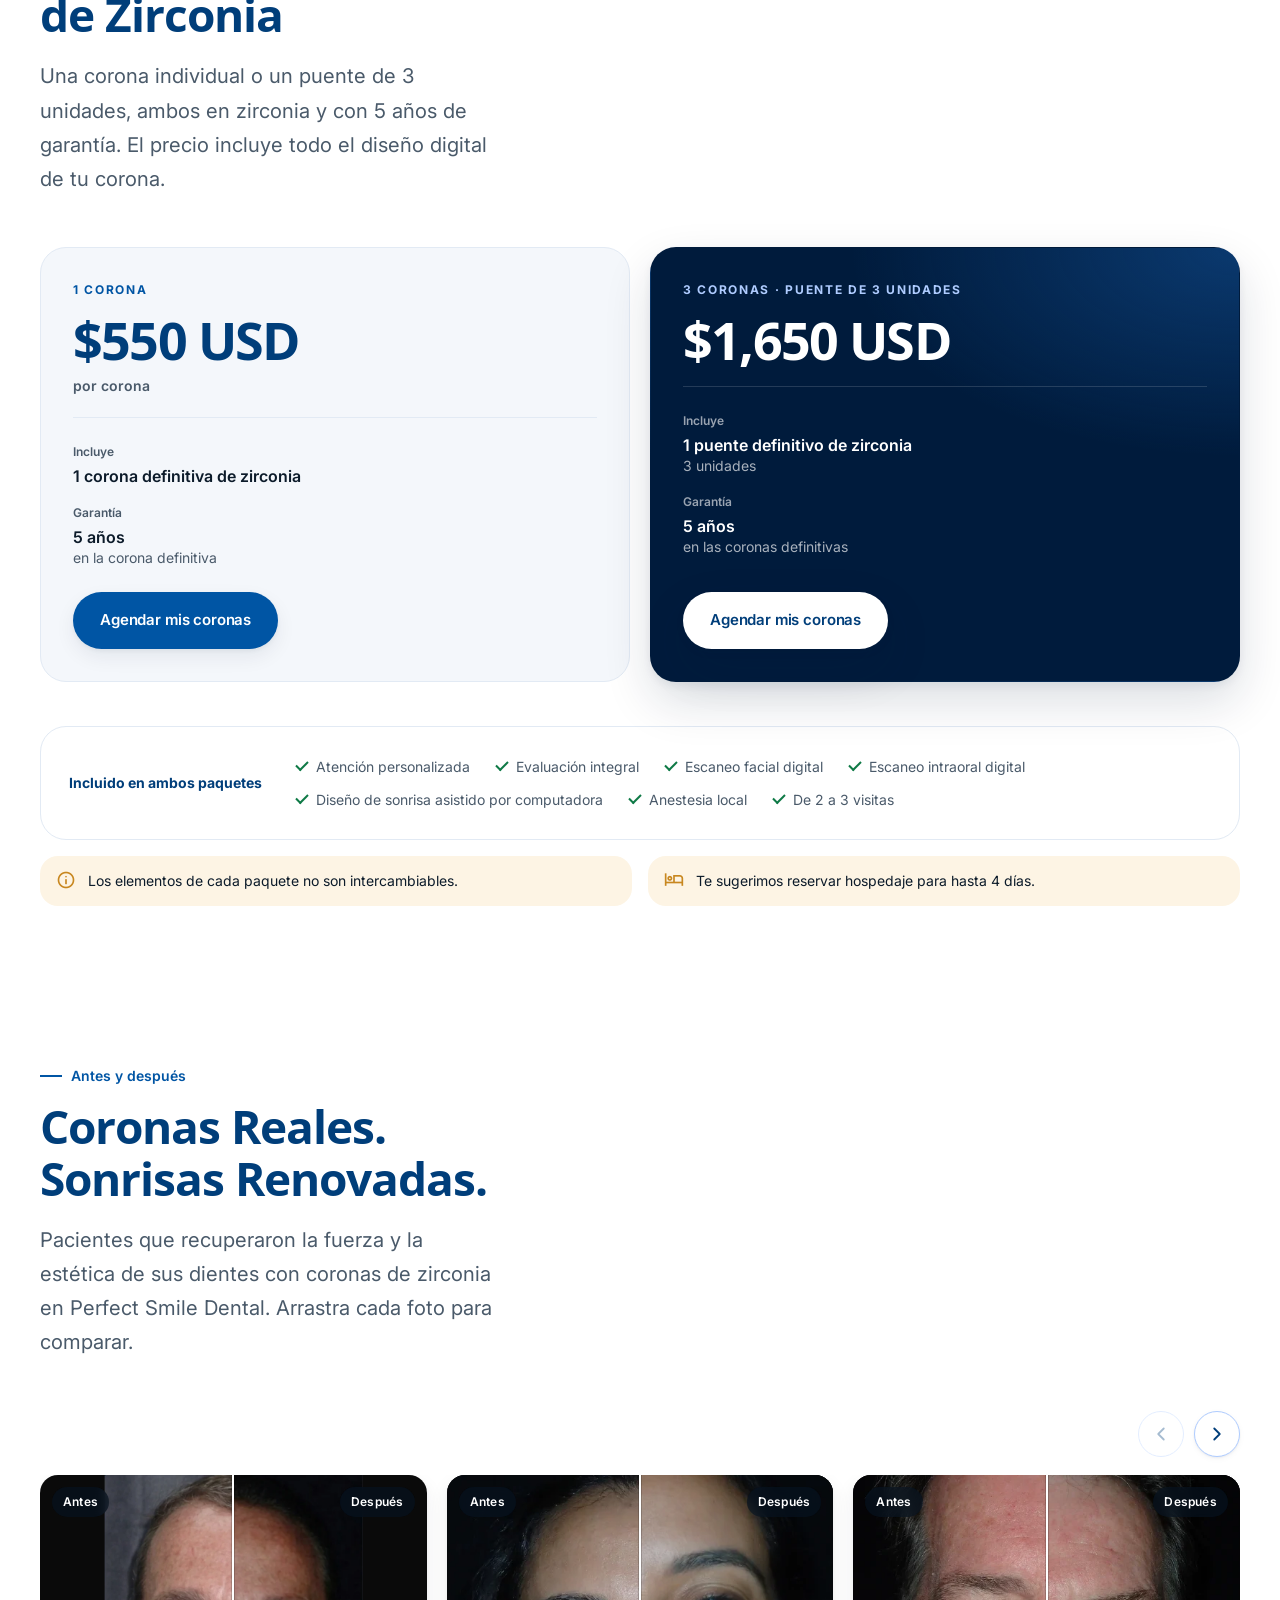
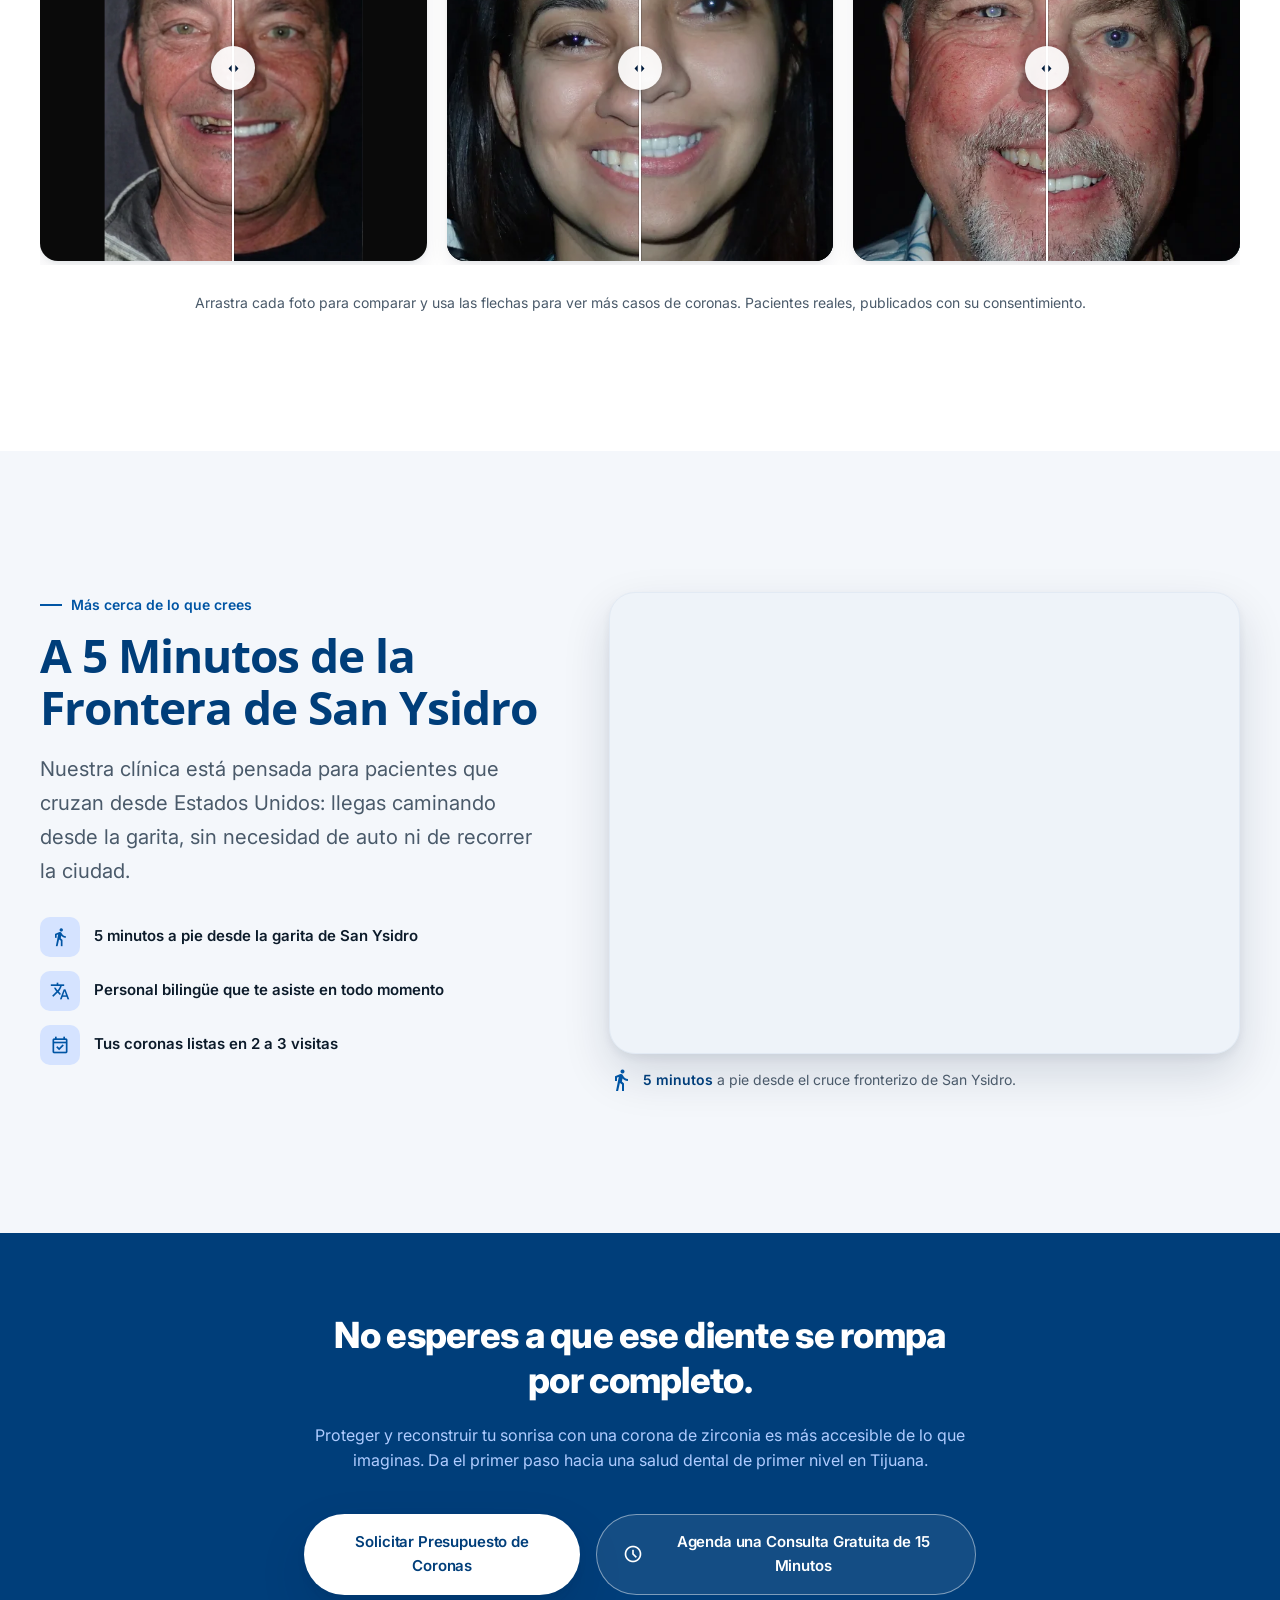
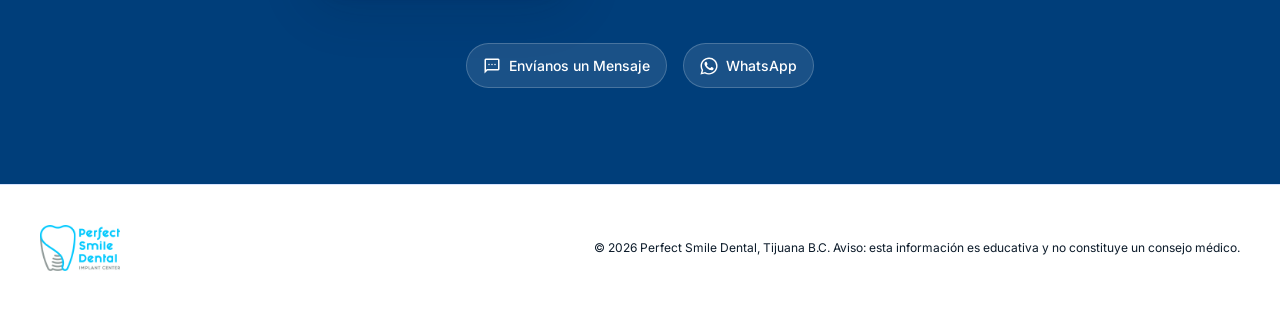
==== commit 9b888adc: "fonts" ====
--- a/es/index.html
+++ b/es/index.html
@@ -44,6 +44,10 @@
     <link
       href="https://fonts.googleapis.com/css2?family=Material+Symbols+Outlined:wght,FILL@100..700,0..1&display=swap"
       rel="stylesheet"
+    />
+
+     <link href="https://fonts.googleapis.com/css2?family=Open+Sans:ital,wght@0,300..800;1,300..800&display=swap" 
+    rel="stylesheet" 
     />
     <link rel="stylesheet" href="/styles.css" />
   </head>
--- a/styles.css
+++ b/styles.css
@@ -75,10 +75,9 @@
 img { max-width: 100%; display: block; }
 a { color: inherit; }
 
-/* Fraunces para titulares: autoridad editorial, no "startup tech".
-   Optical sizing alto y wonk/soft en 0 lo mantiene serio, no decorativo. */
+
 .display {
-    font-family: 'Fraunces', Georgia, serif;
+  font-family: "Open Sans", sans-serif;
     font-variation-settings: 'SOFT' 0, 'WONK' 0, 'opsz' 120;
     font-weight: 600;
     letter-spacing: -0.025em;
@@ -222,10 +221,10 @@
 .section-eyebrow--light { color: var(--psd-blue-200); }
 
 .section-heading {
-    font-family: 'Fraunces', Georgia, serif;
+font-family: "Open Sans", sans-serif;
     font-variation-settings: 'SOFT' 0, 'WONK' 0, 'opsz' 90;
     font-size: var(--t-h2);
-    font-weight: 600;
+    font-weight: 700;
     color: var(--psd-primary);
     letter-spacing: -0.022em;
     line-height: 1.12;
@@ -234,7 +233,7 @@
 }
 .section-heading--light { color: #fff; }
 
-.section-intro { max-width: 34ch; margin-bottom: clamp(2.5rem, 4vw, 3.5rem); }
+.section-intro { max-width: 46ch!important; margin-bottom: clamp(2.5rem, 4vw, 3.5rem); }
 .section-intro--wide { max-width: 52ch; }
 
 .section-text {
@@ -598,9 +597,9 @@
   margin-bottom: 4px;
 }
 .stat__figure {
-  font-family: 'Fraunces', Georgia, serif;
+ font-family: "Open Sans", sans-serif;
   font-variation-settings: 'SOFT' 0, 'WONK' 0, 'opsz' 144;
-  font-size: clamp(4rem, 2.6rem + 5vw, 6.5rem);
+  font-size: clamp(4rem, 2.6rem + 5vw, 5.5rem);
   font-weight: 600;
   line-height: .9;
   letter-spacing: -0.045em;
@@ -787,7 +786,7 @@
 
 .cell--featured .cell__icon { color: var(--psd-day); font-size: 32px; }
 .cell--featured .cell__title {
-  font-family: 'Fraunces', Georgia, serif;
+font-family: "Open Sans", sans-serif;
   font-variation-settings: 'SOFT' 0, 'WONK' 0, 'opsz' 70;
   font-size: clamp(1.5rem, 1.1rem + 1.4vw, 2.125rem);
   letter-spacing: -0.022em;
@@ -826,10 +825,10 @@
   margin-bottom: 22px;
 }
 .step__num {
-  font-family: 'Fraunces', Georgia, serif;
+  font-family: "Open Sans", sans-serif;
   font-variation-settings: 'SOFT' 0, 'WONK' 0, 'opsz' 100;
   font-size: 2.75rem;
-  font-weight: 600;
+  font-weight: 700;
   line-height: 1;
   color: var(--psd-accent);
   letter-spacing: -0.03em;
@@ -909,10 +908,10 @@
   margin: 0;
   display: flex;
   flex-direction: column;
-  font-family: 'Fraunces', Georgia, serif;
+  font-family: "Open Sans", sans-serif;
   font-variation-settings: 'SOFT' 0, 'WONK' 0, 'opsz' 144;
   font-size: clamp(2.4rem, 1.8rem + 2vw, 3.25rem);
-  font-weight: 600;
+  font-weight: 700;
   letter-spacing: -0.035em;
   line-height: 1;
   color: var(--psd-primary);
